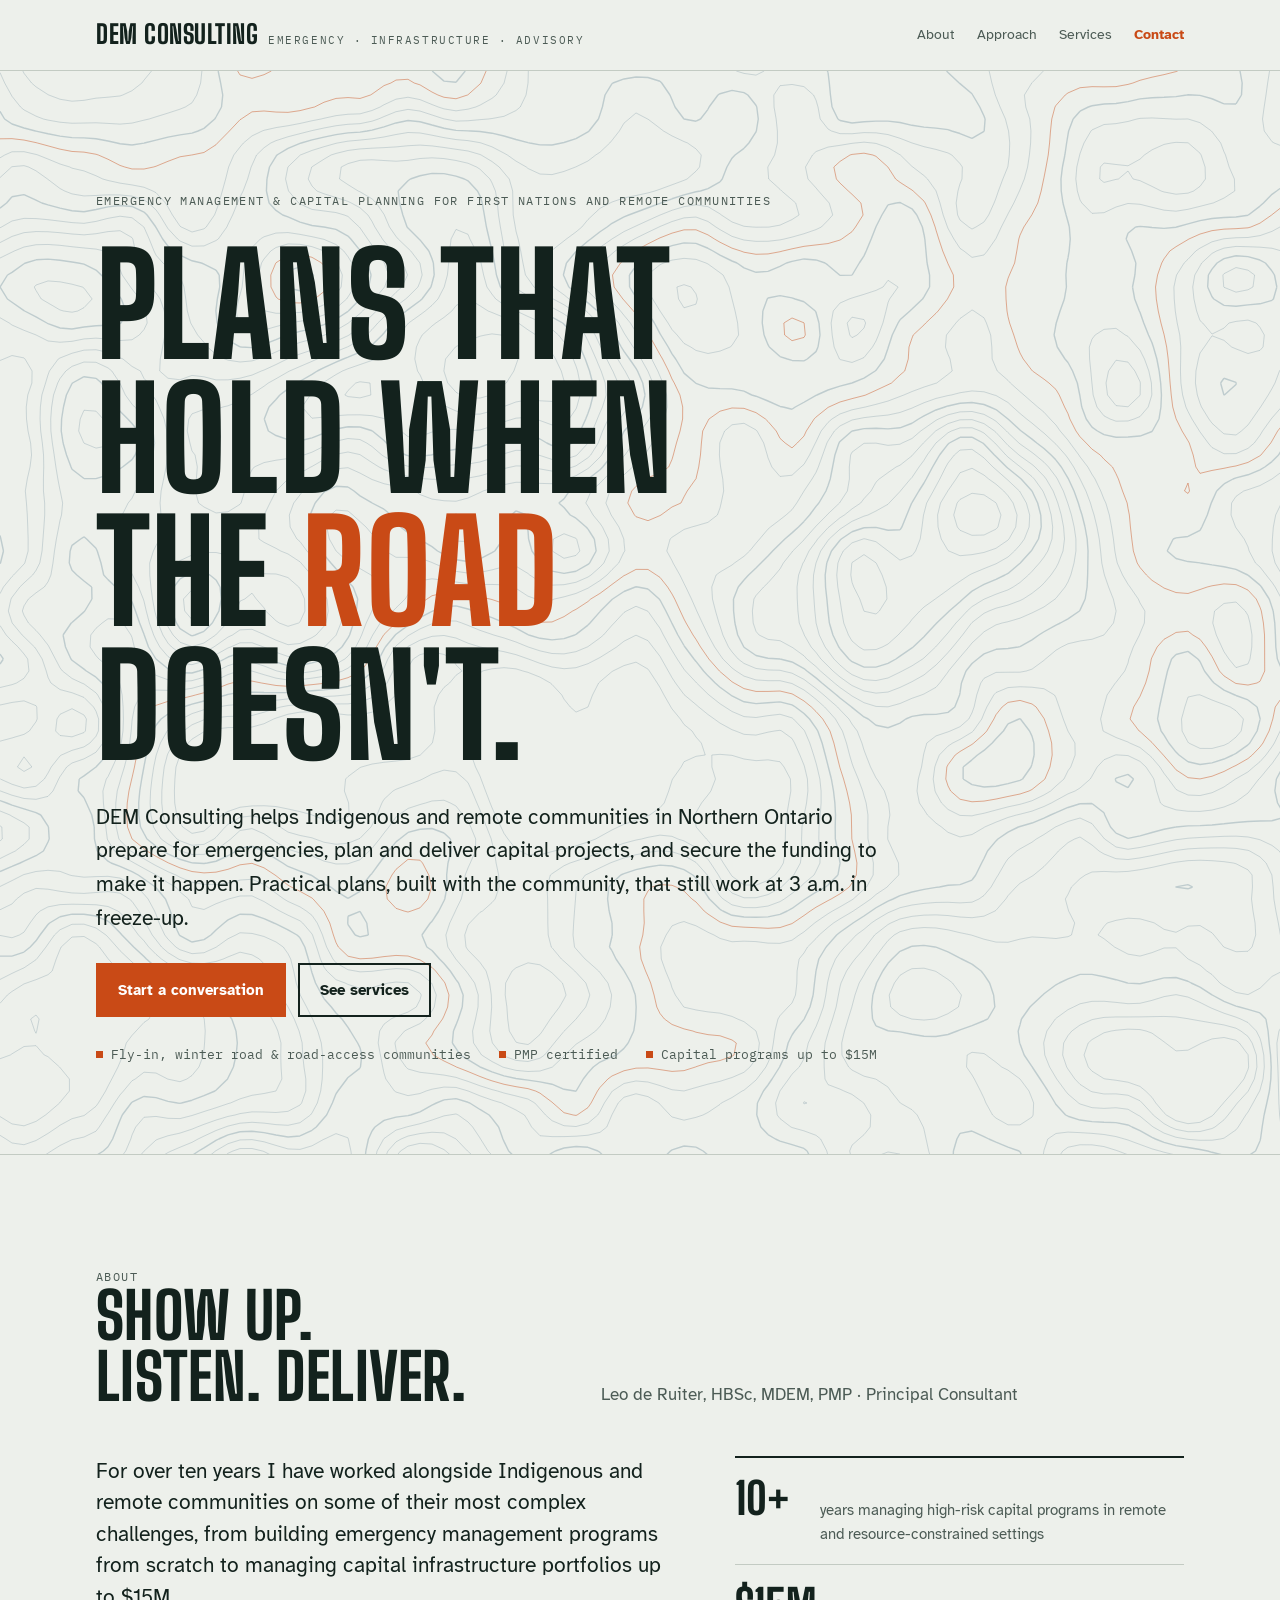
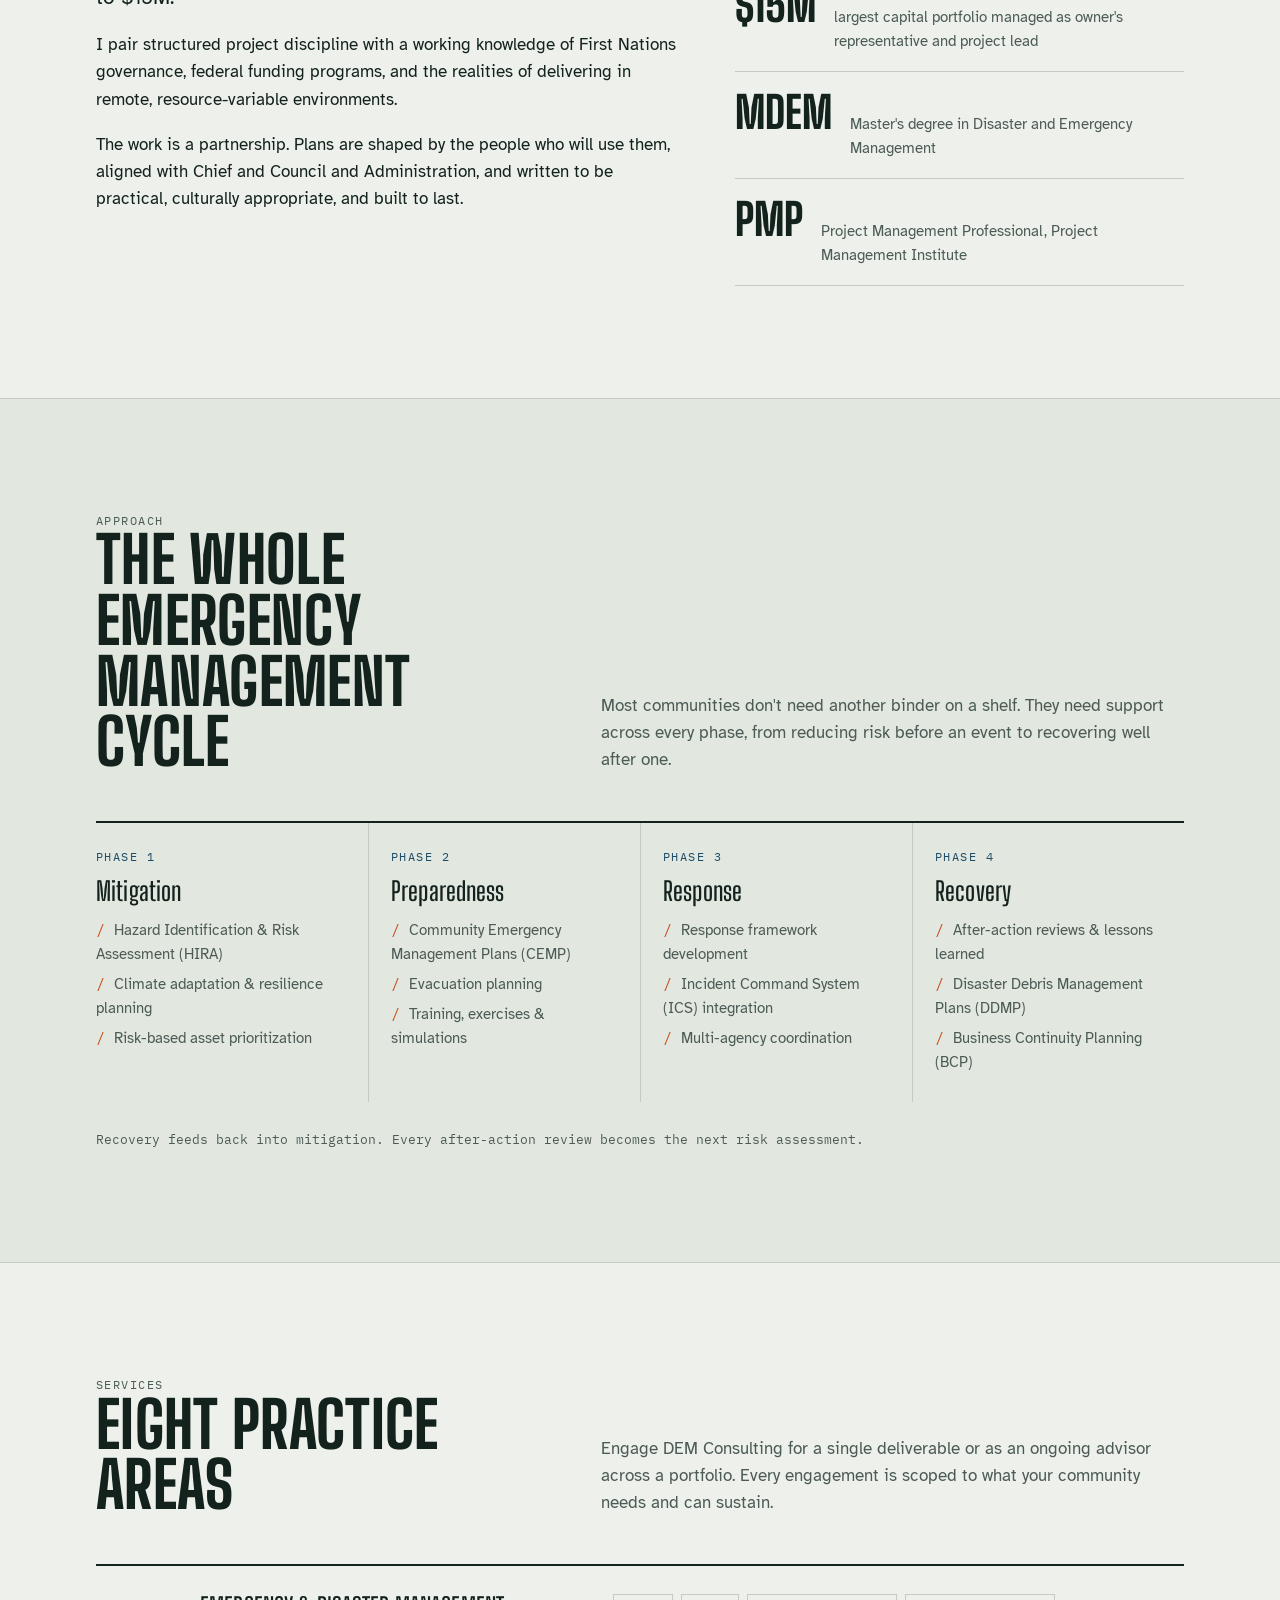
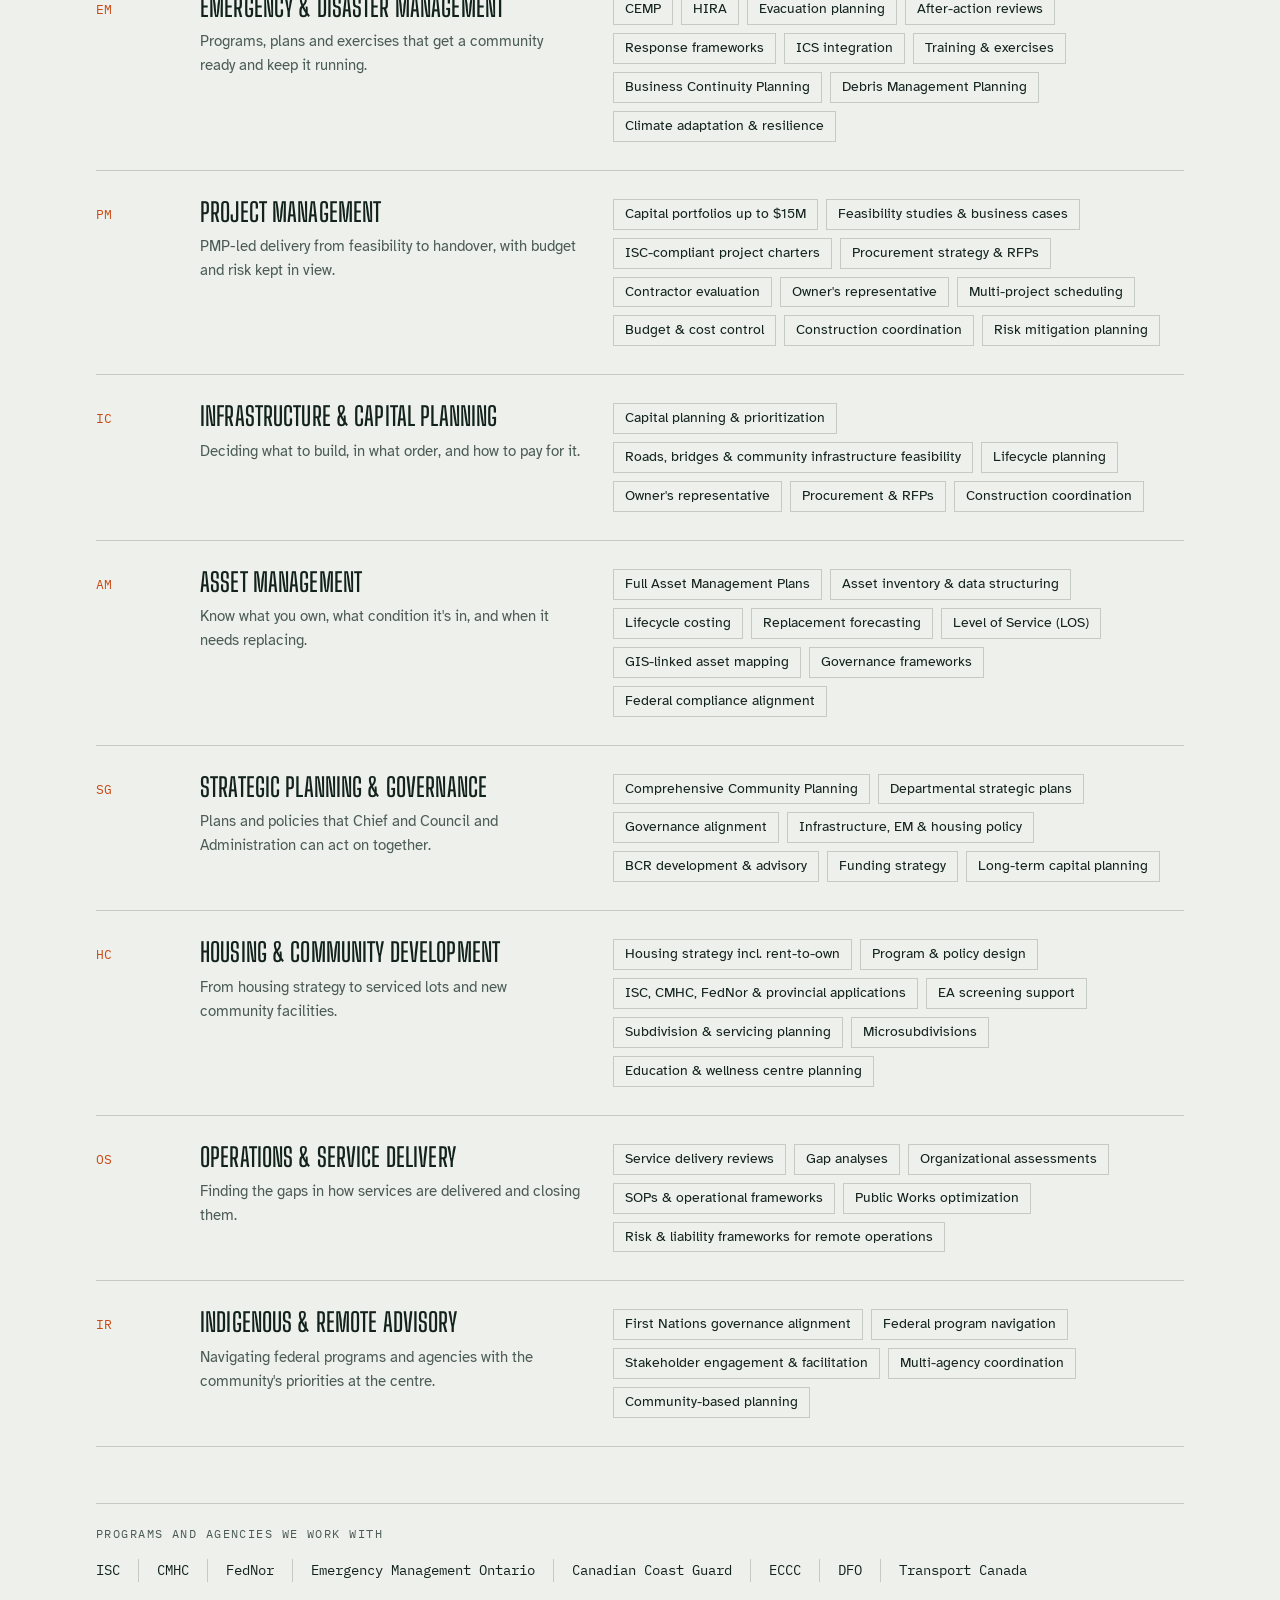
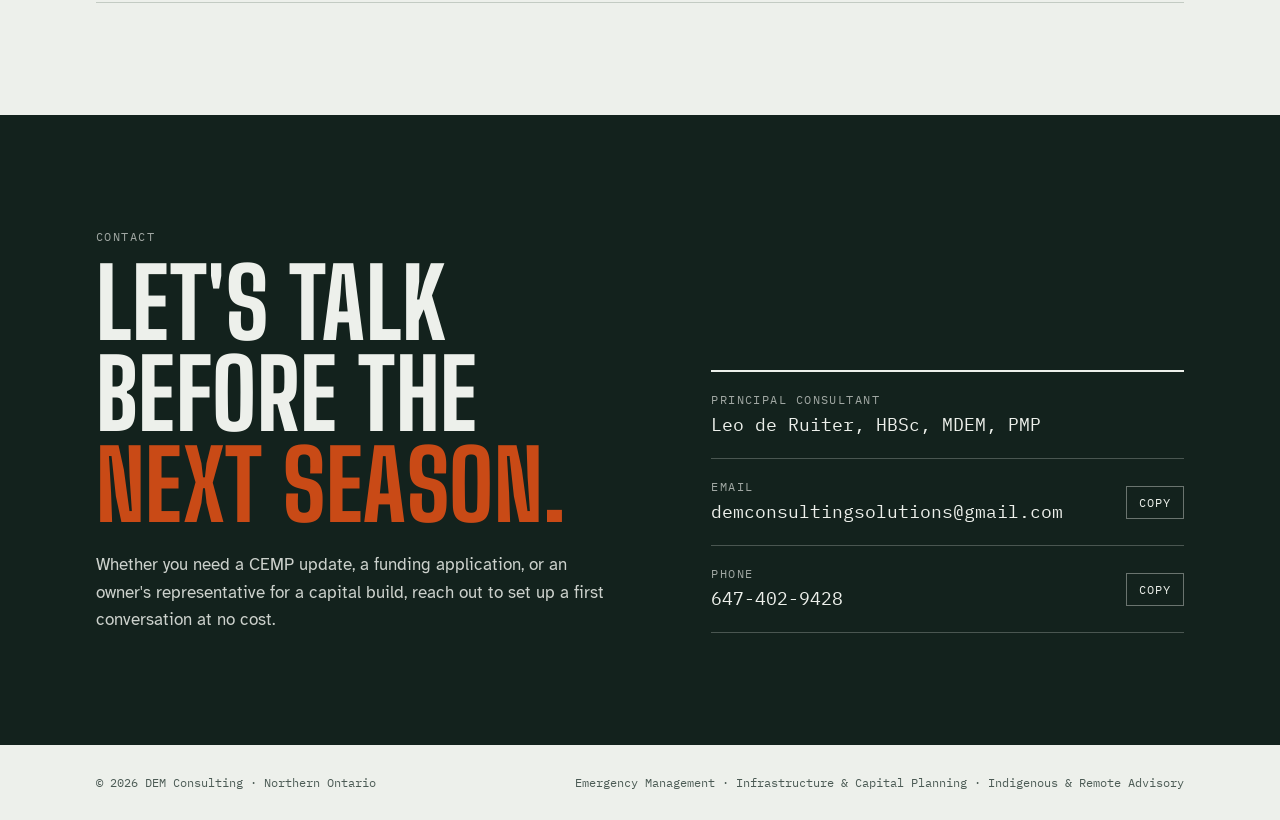
==== index.html @ b2b55017 "Add initial index.html file with layout and styles" ====
<!doctype html>
<html lang="en">
<head>
<meta charset="utf-8">
<meta name="viewport" content="width=device-width, initial-scale=1, viewport-fit=cover">
<meta name="description" content="DEM Consulting: emergency management, infrastructure and capital planning, and advisory services for First Nations and remote communities in Northern Ontario.">
<title>DEM Consulting</title>
<link rel="preconnect" href="https://fonts.googleapis.com">
<link rel="preconnect" href="https://fonts.gstatic.com" crossorigin>
<link rel="stylesheet" href="https://fonts.googleapis.com/css2?family=Big+Shoulders+Display:wght@600;800&family=Atkinson+Hyperlegible:ital,wght@0,400;0,700;1,400&family=IBM+Plex+Mono:wght@400;500&display=swap">
<style>
/* Layout: boreal field guide. Topographic contour hero, ledger-style practice index, phase strip for the EM cycle, plain contact block. */
:root{
  --bg:#EDF0EB;
  --surface:#E2E7E0;
  --ink:#13221D;
  --muted:#4C5B55;
  --line:#C3CBC3;
  --accent:#C94A16;
  --lake:#1E4D69;
  --contour:rgba(30,77,105,.22);
  --display:"Big Shoulders Display","Arial Narrow",Impact,sans-serif;
  --body:"Atkinson Hyperlegible",system-ui,-apple-system,"Segoe UI",sans-serif;
  --mono:"IBM Plex Mono",ui-monospace,Menlo,Consolas,monospace;
  --wrap:1120px;
}
@media (prefers-color-scheme: dark){
  :root:not([data-theme="light"]){
    --bg:#0E1713;--surface:#15201B;--ink:#E5ECE6;--muted:#9AA9A2;--line:#27352F;
    --accent:#F07A40;--lake:#86B7D4;--contour:rgba(134,183,212,.16);color-scheme:dark;
  }
}
:root[data-theme="dark"]{
  --bg:#0E1713;--surface:#15201B;--ink:#E5ECE6;--muted:#9AA9A2;--line:#27352F;
  --accent:#F07A40;--lake:#86B7D4;--contour:rgba(134,183,212,.16);color-scheme:dark;
}
*{box-sizing:border-box}
html{scroll-behavior:smooth}
@media (prefers-reduced-motion: reduce){html{scroll-behavior:auto}}
body{background:var(--bg);color:var(--ink);font-family:var(--body);font-size:17px;line-height:1.6}
body::before{content:"";position:fixed;inset:0 0 auto;height:env(safe-area-inset-top,0px);z-index:10;background:var(--bg)}
a{color:inherit}
:focus-visible{outline:2px solid var(--accent);outline-offset:3px;border-radius:2px}
.wrap{max-width:var(--wrap);margin:0 auto;padding-left:max(16px,env(safe-area-inset-left,0px));padding-right:max(16px,env(safe-area-inset-right,0px))}
.eyebrow{font-family:var(--mono);font-size:12px;letter-spacing:.12em;text-transform:uppercase;color:var(--muted)}
h1,h2,h3{font-family:var(--display);font-weight:800;line-height:.95;text-wrap:balance;margin:0;letter-spacing:.005em}
h2{font-size:clamp(40px,6vw,64px);text-transform:uppercase}
h3{font-size:26px;font-weight:600;line-height:1.05}
p{margin:0}

/* header */
.top{position:sticky;top:env(safe-area-inset-top,0px);z-index:9;background:var(--bg);border-bottom:1px solid var(--line)}
.top .wrap{display:flex;align-items:center;justify-content:space-between;gap:16px;padding-block:14px}
.brand{display:flex;align-items:baseline;gap:10px;text-decoration:none}
.brand b{font-family:var(--display);font-weight:800;font-size:26px;letter-spacing:.02em}
.brand span{font-family:var(--mono);font-size:11px;letter-spacing:.14em;text-transform:uppercase;color:var(--muted)}
.nav{display:flex;gap:22px;flex-wrap:wrap}
.nav a{font-size:14px;text-decoration:none;color:var(--muted)}
.nav a:hover{color:var(--ink)}
.nav a.cta{color:var(--accent);font-weight:700}
@media (max-width:720px){.nav a:not(.cta){display:none}.brand span{display:none}}

/* hero */
.hero{position:relative;overflow:hidden;border-bottom:1px solid var(--line)}
#topo{position:absolute;inset:0;width:100%;height:100%;display:block}
.hero .wrap{position:relative;padding-block:clamp(56px,10vw,120px) clamp(48px,7vw,88px);display:grid;gap:28px}
.hero h1{font-size:clamp(56px,11vw,144px);text-transform:uppercase;max-width:11ch}
.hero h1 em{font-style:normal;color:var(--accent)}
.lede{font-size:clamp(18px,2.1vw,21px);max-width:58ch;color:var(--ink)}
.hero-meta{display:flex;flex-wrap:wrap;gap:10px 28px;font-family:var(--mono);font-size:13px;color:var(--muted)}
.hero-meta span::before{content:"";display:inline-block;width:7px;height:7px;background:var(--accent);margin-right:8px;transform:translateY(-1px)}
.actions{display:flex;flex-wrap:wrap;gap:12px}
.btn{display:inline-flex;align-items:center;gap:8px;padding:13px 20px;font-weight:700;font-size:15px;text-decoration:none;border:2px solid var(--ink);background:transparent;color:var(--ink);cursor:pointer;font-family:var(--body)}
.btn.primary{background:var(--accent);border-color:var(--accent);color:#fff}
.btn:hover{transform:translateY(-1px)}

/* sections */
section{padding-block:clamp(64px,9vw,112px)}
.sec-head{display:grid;grid-template-columns:minmax(0,1fr) minmax(0,1.3fr);gap:24px 56px;align-items:end;margin-bottom:48px}
.sec-head p{color:var(--muted);max-width:56ch}
@media (max-width:820px){.sec-head{grid-template-columns:1fr}}

/* about */
.about{display:grid;grid-template-columns:minmax(0,1.3fr) minmax(0,1fr);gap:56px;align-items:start}
.about .prose{display:grid;gap:18px;max-width:62ch}
.about .prose p:first-child{font-size:21px;line-height:1.5}
.facts{display:grid;gap:0;border-top:2px solid var(--ink)}
.fact{display:grid;grid-template-columns:auto minmax(0,1fr);gap:18px;align-items:baseline;padding-block:18px;border-bottom:1px solid var(--line)}
.fact b{font-family:var(--display);font-weight:800;font-size:44px;line-height:1;font-variant-numeric:tabular-nums;min-width:3.2ch}
.fact span{color:var(--muted);font-size:15px}
@media (max-width:820px){.about{grid-template-columns:1fr}}

/* EM cycle */
.cycle-band{background:var(--surface);border-block:1px solid var(--line)}
.cycle{display:grid;grid-template-columns:repeat(4,minmax(0,1fr));border-top:2px solid var(--ink)}
.phase{padding:24px 22px 28px 0;display:grid;gap:12px;align-content:start;position:relative}
.phase+.phase{padding-left:22px;border-left:1px solid var(--line)}
.phase .eyebrow{color:var(--lake)}
.phase ul{margin:0;padding:0;list-style:none;display:grid;gap:6px;font-size:15px;color:var(--muted)}
.phase li::before{content:"/ ";color:var(--accent);font-family:var(--mono)}
.cycle-note{margin-top:28px;font-family:var(--mono);font-size:13px;color:var(--muted)}
@media (max-width:900px){.cycle{grid-template-columns:repeat(2,minmax(0,1fr))}.phase:nth-child(3){padding-left:0;border-left:0}.phase:nth-child(n+3){border-top:1px solid var(--line)}}
@media (max-width:520px){.cycle{grid-template-columns:1fr}.phase,.phase+.phase{padding-left:0;border-left:0}.phase+.phase{border-top:1px solid var(--line)}}

/* practice index */
.index{border-top:2px solid var(--ink)}
.row{display:grid;grid-template-columns:72px minmax(0,1fr) minmax(0,1.5fr);gap:20px 32px;padding-block:28px;border-bottom:1px solid var(--line)}
.row .code{font-family:var(--mono);font-size:13px;color:var(--accent);padding-top:6px}
.row h3{text-transform:uppercase}
.row .blurb{color:var(--muted);font-size:15px;margin-top:8px;max-width:40ch}
.tags{display:flex;flex-wrap:wrap;gap:8px;align-content:start;margin:0;padding:0;list-style:none}
.tags li{font-size:14px;padding:5px 11px;border:1px solid var(--line);background:var(--bg);line-height:1.35}
@media (max-width:820px){.row{grid-template-columns:48px minmax(0,1fr)}.row .tags{grid-column:2}}

/* agencies */
.agencies{display:flex;flex-wrap:wrap;gap:10px 0;border-block:1px solid var(--line);padding-block:20px;margin-top:56px;font-family:var(--mono);font-size:14px}
.agencies .label{width:100%;margin-bottom:6px}
.agencies span.a{padding-right:18px;margin-right:18px;border-right:1px solid var(--line)}
.agencies span.a:last-child{border-right:0}

/* contact */
.contact{background:var(--ink);color:var(--bg)}
.contact .eyebrow{color:color-mix(in srgb,var(--bg) 65%,transparent)}
.contact-grid{display:grid;grid-template-columns:minmax(0,1.2fr) minmax(0,1fr);gap:48px;align-items:end}
.contact h2{font-size:clamp(48px,8vw,96px)}
.contact h2 em{font-style:normal;color:var(--accent)}
.contact p.sub{margin-top:20px;max-width:48ch;opacity:.85}
.lines{display:grid;gap:0;border-top:2px solid var(--bg)}
.line{display:flex;flex-wrap:wrap;align-items:center;justify-content:space-between;gap:10px 16px;padding-block:18px;border-bottom:1px solid color-mix(in srgb,var(--bg) 25%,transparent)}
.line .val{font-family:var(--mono);font-size:clamp(15px,2vw,18px);user-select:all;word-break:break-all}
.line .who{display:grid;gap:2px}
.copy{font-family:var(--mono);font-size:12px;letter-spacing:.08em;text-transform:uppercase;padding:8px 12px;background:transparent;color:var(--bg);border:1px solid color-mix(in srgb,var(--bg) 40%,transparent);cursor:pointer}
.copy:hover{border-color:var(--accent);color:var(--accent)}
@media (max-width:820px){.contact-grid{grid-template-columns:1fr}}

footer{padding-block:28px;font-family:var(--mono);font-size:12px;color:var(--muted)}
footer .wrap{display:flex;flex-wrap:wrap;justify-content:space-between;gap:12px}
</style>
<style>body{margin:0}img{max-width:100%}</style>
</head>
<body>

<header class="top">
  <div class="wrap">
    <a class="brand" href="#home"><b>DEM CONSULTING</b><span>Emergency · Infrastructure · Advisory</span></a>
    <nav class="nav" aria-label="Main">
      <a href="#about">About</a>
      <a href="#approach">Approach</a>
      <a href="#services">Services</a>
      <a class="cta" href="#contact">Contact</a>
    </nav>
  </div>
</header>

<main id="home">
  <section class="hero" aria-labelledby="hero-title" style="padding:0">
    <canvas id="topo" aria-hidden="true"></canvas>
    <div class="wrap">
      <p class="eyebrow">Emergency management &amp; capital planning for First Nations and remote communities</p>
      <h1 id="hero-title">Plans that hold when the <em>road</em> doesn't.</h1>
      <p class="lede">DEM Consulting helps Indigenous and remote communities in Northern Ontario prepare for emergencies, plan and deliver capital projects, and secure the funding to make it happen. Practical plans, built with the community, that still work at 3 a.m. in freeze-up.</p>
      <div class="actions">
        <a class="btn primary" href="#contact">Start a conversation</a>
        <a class="btn" href="#services">See services</a>
      </div>
      <div class="hero-meta">
        <span>Fly-in, winter road &amp; road-access communities</span>
        <span>PMP certified</span>
        <span>Capital programs up to $15M</span>
      </div>
    </div>
  </section>

  <section id="about" aria-labelledby="about-title">
    <div class="wrap">
      <div class="sec-head">
        <div><p class="eyebrow">About</p><h2 id="about-title">Show up. Listen. Deliver.</h2></div>
        <p>Leo de Ruiter, HBSc, MDEM, PMP · Principal Consultant</p>
      </div>
      <div class="about">
        <div class="prose">
          <p>For over ten years I have worked alongside Indigenous and remote communities on some of their most complex challenges, from building emergency management programs from scratch to managing capital infrastructure portfolios up to $15M.</p>
          <p>I pair structured project discipline with a working knowledge of First Nations governance, federal funding programs, and the realities of delivering in remote, resource-variable environments.</p>
          <p>The work is a partnership. Plans are shaped by the people who will use them, aligned with Chief and Council and Administration, and written to be practical, culturally appropriate, and built to last.</p>
        </div>
        <div class="facts" role="list">
          <div class="fact" role="listitem"><b>10+</b><span>years managing high-risk capital programs in remote and resource-constrained settings</span></div>
          <div class="fact" role="listitem"><b>$15M</b><span>largest capital portfolio managed as owner's representative and project lead</span></div>
          <div class="fact" role="listitem"><b>MDEM</b><span>Master's degree in Disaster and Emergency Management</span></div>
          <div class="fact" role="listitem"><b>PMP</b><span>Project Management Professional, Project Management Institute</span></div>
        </div>
      </div>
    </div>
  </section>

  <section id="approach" class="cycle-band" aria-labelledby="approach-title">
    <div class="wrap">
      <div class="sec-head">
        <div><p class="eyebrow">Approach</p><h2 id="approach-title">The whole emergency management cycle</h2></div>
        <p>Most communities don't need another binder on a shelf. They need support across every phase, from reducing risk before an event to recovering well after one.</p>
      </div>
      <div class="cycle">
        <div class="phase">
          <p class="eyebrow">Phase 1</p><h3>Mitigation</h3>
          <ul><li>Hazard Identification &amp; Risk Assessment (HIRA)</li><li>Climate adaptation &amp; resilience planning</li><li>Risk-based asset prioritization</li></ul>
        </div>
        <div class="phase">
          <p class="eyebrow">Phase 2</p><h3>Preparedness</h3>
          <ul><li>Community Emergency Management Plans (CEMP)</li><li>Evacuation planning</li><li>Training, exercises &amp; simulations</li></ul>
        </div>
        <div class="phase">
          <p class="eyebrow">Phase 3</p><h3>Response</h3>
          <ul><li>Response framework development</li><li>Incident Command System (ICS) integration</li><li>Multi-agency coordination</li></ul>
        </div>
        <div class="phase">
          <p class="eyebrow">Phase 4</p><h3>Recovery</h3>
          <ul><li>After-action reviews &amp; lessons learned</li><li>Disaster Debris Management Plans (DDMP)</li><li>Business Continuity Planning (BCP)</li></ul>
        </div>
      </div>
      <p class="cycle-note">Recovery feeds back into mitigation. Every after-action review becomes the next risk assessment.</p>
    </div>
  </section>

  <section id="services" aria-labelledby="services-title">
    <div class="wrap">
      <div class="sec-head">
        <div><p class="eyebrow">Services</p><h2 id="services-title">Eight practice areas</h2></div>
        <p>Engage DEM Consulting for a single deliverable or as an ongoing advisor across a portfolio. Every engagement is scoped to what your community needs and can sustain.</p>
      </div>

      <div class="index">
        <article class="row">
          <p class="code">EM</p>
          <div><h3>Emergency &amp; Disaster Management</h3><p class="blurb">Programs, plans and exercises that get a community ready and keep it running.</p></div>
          <ul class="tags"><li>CEMP</li><li>HIRA</li><li>Evacuation planning</li><li>After-action reviews</li><li>Response frameworks</li><li>ICS integration</li><li>Training &amp; exercises</li><li>Business Continuity Planning</li><li>Debris Management Planning</li><li>Climate adaptation &amp; resilience</li></ul>
        </article>
        <article class="row">
          <p class="code">PM</p>
          <div><h3>Project Management</h3><p class="blurb">PMP-led delivery from feasibility to handover, with budget and risk kept in view.</p></div>
          <ul class="tags"><li>Capital portfolios up to $15M</li><li>Feasibility studies &amp; business cases</li><li>ISC-compliant project charters</li><li>Procurement strategy &amp; RFPs</li><li>Contractor evaluation</li><li>Owner's representative</li><li>Multi-project scheduling</li><li>Budget &amp; cost control</li><li>Construction coordination</li><li>Risk mitigation planning</li></ul>
        </article>
        <article class="row">
          <p class="code">IC</p>
          <div><h3>Infrastructure &amp; Capital Planning</h3><p class="blurb">Deciding what to build, in what order, and how to pay for it.</p></div>
          <ul class="tags"><li>Capital planning &amp; prioritization</li><li>Roads, bridges &amp; community infrastructure feasibility</li><li>Lifecycle planning</li><li>Owner's representative</li><li>Procurement &amp; RFPs</li><li>Construction coordination</li></ul>
        </article>
        <article class="row">
          <p class="code">AM</p>
          <div><h3>Asset Management</h3><p class="blurb">Know what you own, what condition it's in, and when it needs replacing.</p></div>
          <ul class="tags"><li>Full Asset Management Plans</li><li>Asset inventory &amp; data structuring</li><li>Lifecycle costing</li><li>Replacement forecasting</li><li>Level of Service (LOS)</li><li>GIS-linked asset mapping</li><li>Governance frameworks</li><li>Federal compliance alignment</li></ul>
        </article>
        <article class="row">
          <p class="code">SG</p>
          <div><h3>Strategic Planning &amp; Governance</h3><p class="blurb">Plans and policies that Chief and Council and Administration can act on together.</p></div>
          <ul class="tags"><li>Comprehensive Community Planning</li><li>Departmental strategic plans</li><li>Governance alignment</li><li>Infrastructure, EM &amp; housing policy</li><li>BCR development &amp; advisory</li><li>Funding strategy</li><li>Long-term capital planning</li></ul>
        </article>
        <article class="row">
          <p class="code">HC</p>
          <div><h3>Housing &amp; Community Development</h3><p class="blurb">From housing strategy to serviced lots and new community facilities.</p></div>
          <ul class="tags"><li>Housing strategy incl. rent-to-own</li><li>Program &amp; policy design</li><li>ISC, CMHC, FedNor &amp; provincial applications</li><li>EA screening support</li><li>Subdivision &amp; servicing planning</li><li>Microsubdivisions</li><li>Education &amp; wellness centre planning</li></ul>
        </article>
        <article class="row">
          <p class="code">OS</p>
          <div><h3>Operations &amp; Service Delivery</h3><p class="blurb">Finding the gaps in how services are delivered and closing them.</p></div>
          <ul class="tags"><li>Service delivery reviews</li><li>Gap analyses</li><li>Organizational assessments</li><li>SOPs &amp; operational frameworks</li><li>Public Works optimization</li><li>Risk &amp; liability frameworks for remote operations</li></ul>
        </article>
        <article class="row">
          <p class="code">IR</p>
          <div><h3>Indigenous &amp; Remote Advisory</h3><p class="blurb">Navigating federal programs and agencies with the community's priorities at the centre.</p></div>
          <ul class="tags"><li>First Nations governance alignment</li><li>Federal program navigation</li><li>Stakeholder engagement &amp; facilitation</li><li>Multi-agency coordination</li><li>Community-based planning</li></ul>
        </article>
      </div>

      <div class="agencies">
        <p class="eyebrow label">Programs and agencies we work with</p>
        <span class="a">ISC</span><span class="a">CMHC</span><span class="a">FedNor</span><span class="a">Emergency Management Ontario</span><span class="a">Canadian Coast Guard</span><span class="a">ECCC</span><span class="a">DFO</span><span class="a">Transport Canada</span>
      </div>
    </div>
  </section>

  <section id="contact" class="contact" aria-labelledby="contact-title">
    <div class="wrap">
      <div class="contact-grid">
        <div>
          <p class="eyebrow">Contact</p>
          <h2 id="contact-title" style="margin-top:12px">Let's talk before the <em>next season.</em></h2>
          <p class="sub">Whether you need a CEMP update, a funding application, or an owner's representative for a capital build, reach out to set up a first conversation at no cost.</p>
        </div>
        <div class="lines">
          <div class="line">
            <div class="who"><span class="eyebrow">Principal Consultant</span><span class="val" style="user-select:text;word-break:normal">Leo de Ruiter, HBSc, MDEM, PMP</span></div>
          </div>
          <div class="line">
            <div class="who"><span class="eyebrow">Email</span><span class="val" id="email">demconsultingsolutions@gmail.com</span></div>
            <button class="copy" type="button" id="copy-email" data-target="email">Copy</button>
          </div>
          <div class="line">
            <div class="who"><span class="eyebrow">Phone</span><span class="val" id="phone">647-402-9428</span></div>
            <button class="copy" type="button" id="copy-phone" data-target="phone">Copy</button>
          </div>
        </div>
      </div>
    </div>
  </section>
</main>

<footer>
  <div class="wrap">
    <span>© 2026 DEM Consulting · Northern Ontario</span>
    <span>Emergency Management · Infrastructure &amp; Capital Planning · Indigenous &amp; Remote Advisory</span>
  </div>
</footer>

<script>
(function(){
  // Copy buttons
  document.querySelectorAll('.copy').forEach(function(btn){
    btn.addEventListener('click', function(){
      var el = document.getElementById(btn.dataset.target);
      var text = el.textContent.trim();
      var done = function(){ btn.textContent = 'Copied'; setTimeout(function(){ btn.textContent = 'Copy'; }, 1600); };
      var fallback = function(){
        var r = document.createRange(); r.selectNodeContents(el);
        var s = window.getSelection(); s.removeAllRanges(); s.addRange(r);
        btn.textContent = 'Selected';
        setTimeout(function(){ btn.textContent = 'Copy'; }, 1600);
      };
      try {
        if (navigator.clipboard && navigator.clipboard.writeText) navigator.clipboard.writeText(text).then(done, fallback);
        else fallback();
      } catch(e){ fallback(); }
    });
  });

  // Topographic contours (value noise + marching squares)
  var cv = document.getElementById('topo'); if(!cv) return;
  var ctx = cv.getContext('2d');
  var seed = 7;
  function rnd(){ seed = (seed * 16807) % 2147483647; return (seed - 1) / 2147483646; }
  var G = 64, grid = [];
  for (var i=0;i<G*G;i++) grid.push(rnd());
  function sm(t){ return t*t*(3-2*t); }
  function vn(x,y){
    var xi=Math.floor(x), yi=Math.floor(y), xf=x-xi, yf=y-yi;
    function g(a,b){ return grid[((a%G+G)%G)+((b%G+G)%G)*G]; }
    var u=sm(xf), v=sm(yf);
    var a=g(xi,yi)+(g(xi+1,yi)-g(xi,yi))*u;
    var b=g(xi,yi+1)+(g(xi+1,yi+1)-g(xi,yi+1))*u;
    return a+(b-a)*v;
  }
  function field(x,y){ return vn(x,y)*0.6 + vn(x*2.1+5,y*2.1+9)*0.28 + vn(x*4.3+11,y*4.3+3)*0.12; }

  function draw(){
    var w = cv.clientWidth, h = cv.clientHeight; if(!w||!h) return;
    var dpr = Math.min(window.devicePixelRatio||1, 2);
    cv.width = w*dpr; cv.height = h*dpr; ctx.setTransform(dpr,0,0,dpr,0,0);
    ctx.clearRect(0,0,w,h);
    var cs = getComputedStyle(document.documentElement);
    var line = cs.getPropertyValue('--contour').trim() || 'rgba(30,77,105,.2)';
    var acc = cs.getPropertyValue('--accent').trim() || '#C94A16';
    var step = 12, cols = Math.ceil(w/step)+1, rows = Math.ceil(h/step)+1, sc = 0.0042;
    var vals = new Float32Array(cols*rows);
    for (var y=0;y<rows;y++) for (var x=0;x<cols;x++) vals[x+y*cols] = field(x*step*sc+2, y*step*sc+1);
    var levels = 16;
    for (var L=1; L<levels; L++){
      var t = 0.18 + L*(0.62/levels);
      ctx.beginPath();
      ctx.strokeStyle = (L===11) ? acc : line;
      ctx.lineWidth = (L%4===0) ? 1.4 : 0.8;
      ctx.globalAlpha = (L===11) ? 0.55 : 1;
      for (var y2=0;y2<rows-1;y2++) for (var x2=0;x2<cols-1;x2++){
        var a=vals[x2+y2*cols], b=vals[x2+1+y2*cols], c=vals[x2+1+(y2+1)*cols], d=vals[x2+(y2+1)*cols];
        var idx=(a>t?8:0)|(b>t?4:0)|(c>t?2:0)|(d>t?1:0);
        if(idx===0||idx===15) continue;
        var X=x2*step, Y=y2*step;
        function lp(p,q){ return (t-p)/((q-p)||1e-6); }
        var top=[X+step*lp(a,b),Y], right=[X+step,Y+step*lp(b,c)], bot=[X+step*lp(d,c),Y+step], left=[X,Y+step*lp(a,d)];
        var segs={1:[[left,bot]],2:[[bot,right]],3:[[left,right]],4:[[top,right]],5:[[left,top],[bot,right]],6:[[top,bot]],7:[[left,top]],8:[[left,top]],9:[[top,bot]],10:[[left,bot],[top,right]],11:[[top,right]],12:[[left,right]],13:[[bot,right]],14:[[left,bot]]}[idx];
        for (var s=0;s<segs.length;s++){ ctx.moveTo(segs[s][0][0],segs[s][0][1]); ctx.lineTo(segs[s][1][0],segs[s][1][1]); }
      }
      ctx.stroke();
    }
    ctx.globalAlpha = 1;
  }
  var rt; window.addEventListener('resize', function(){ clearTimeout(rt); rt=setTimeout(draw,120); });
  try { window.matchMedia('(prefers-color-scheme: dark)').addEventListener('change', draw); } catch(e){}
  new MutationObserver(draw).observe(document.documentElement,{attributes:true,attributeFilter:['data-theme']});
  draw();
  if (document.fonts && document.fonts.ready) document.fonts.ready.then(draw);
})();
</script>

</body>
</html>
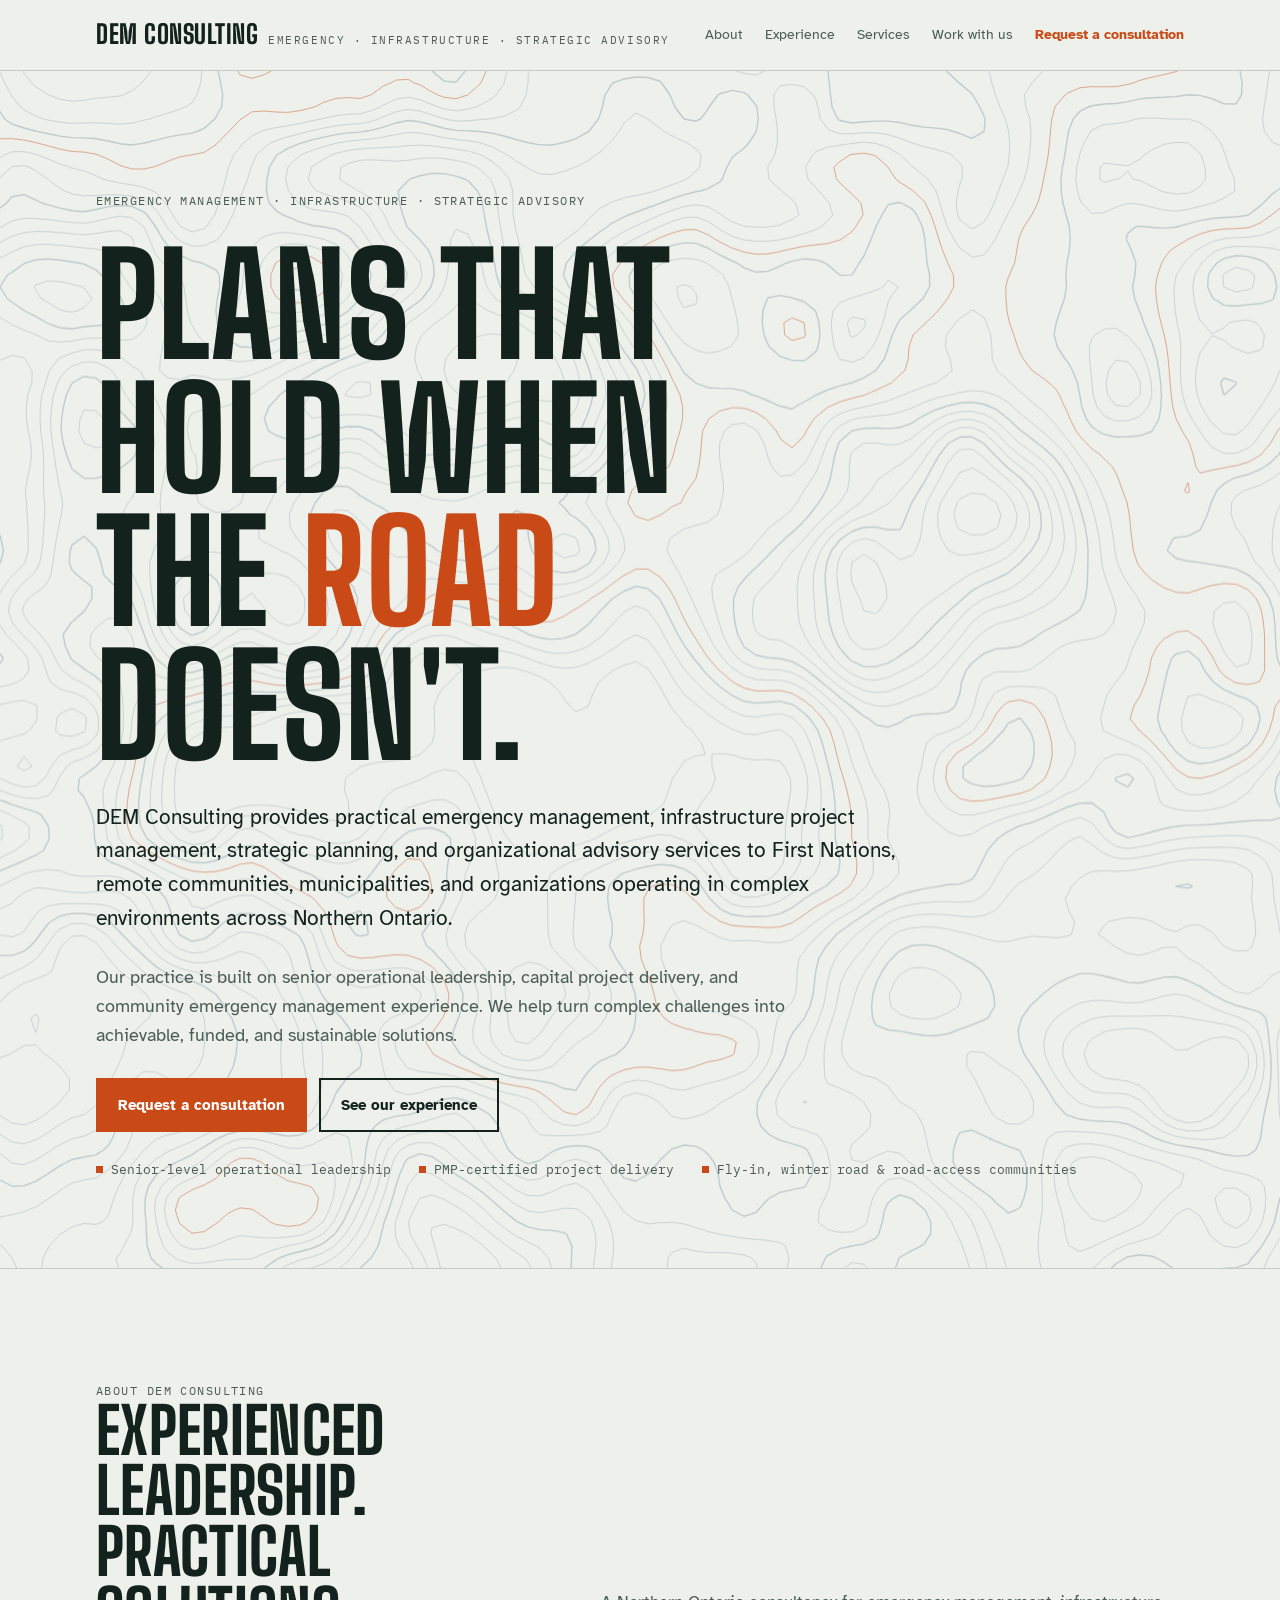
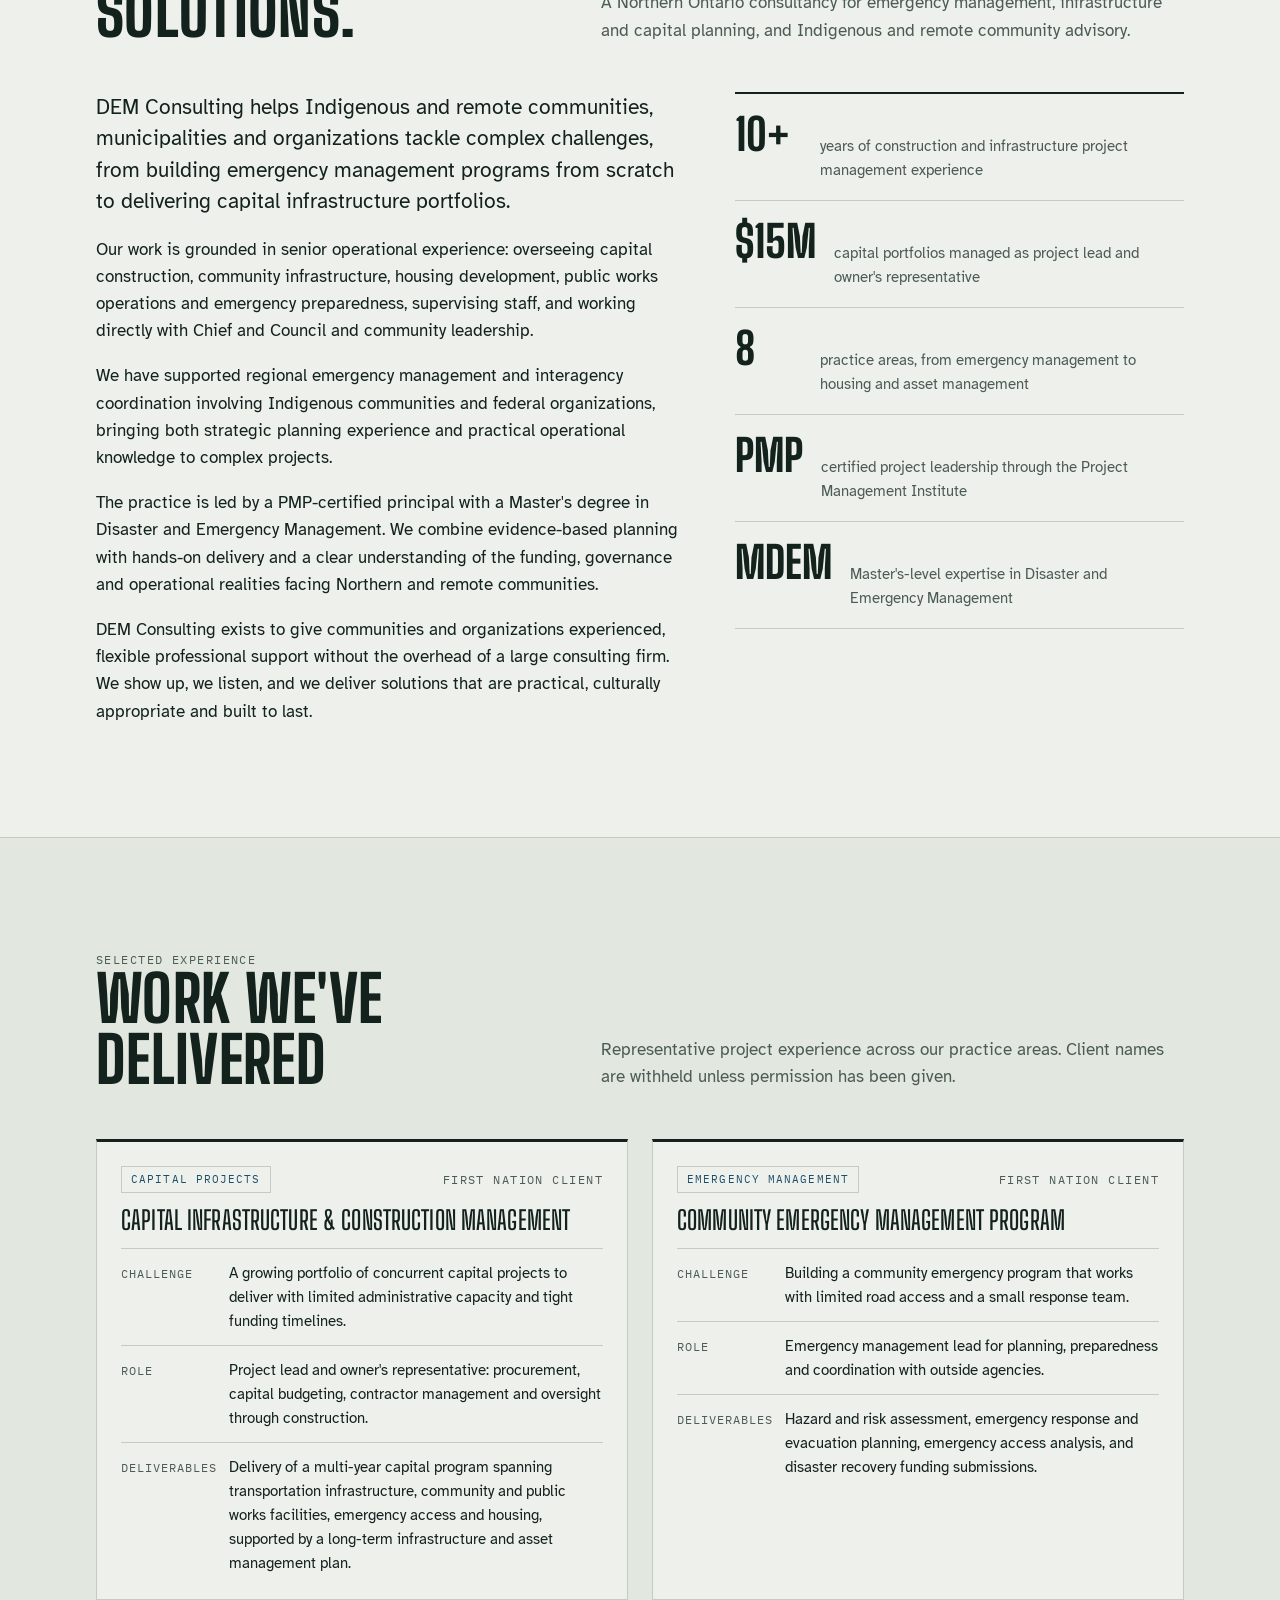
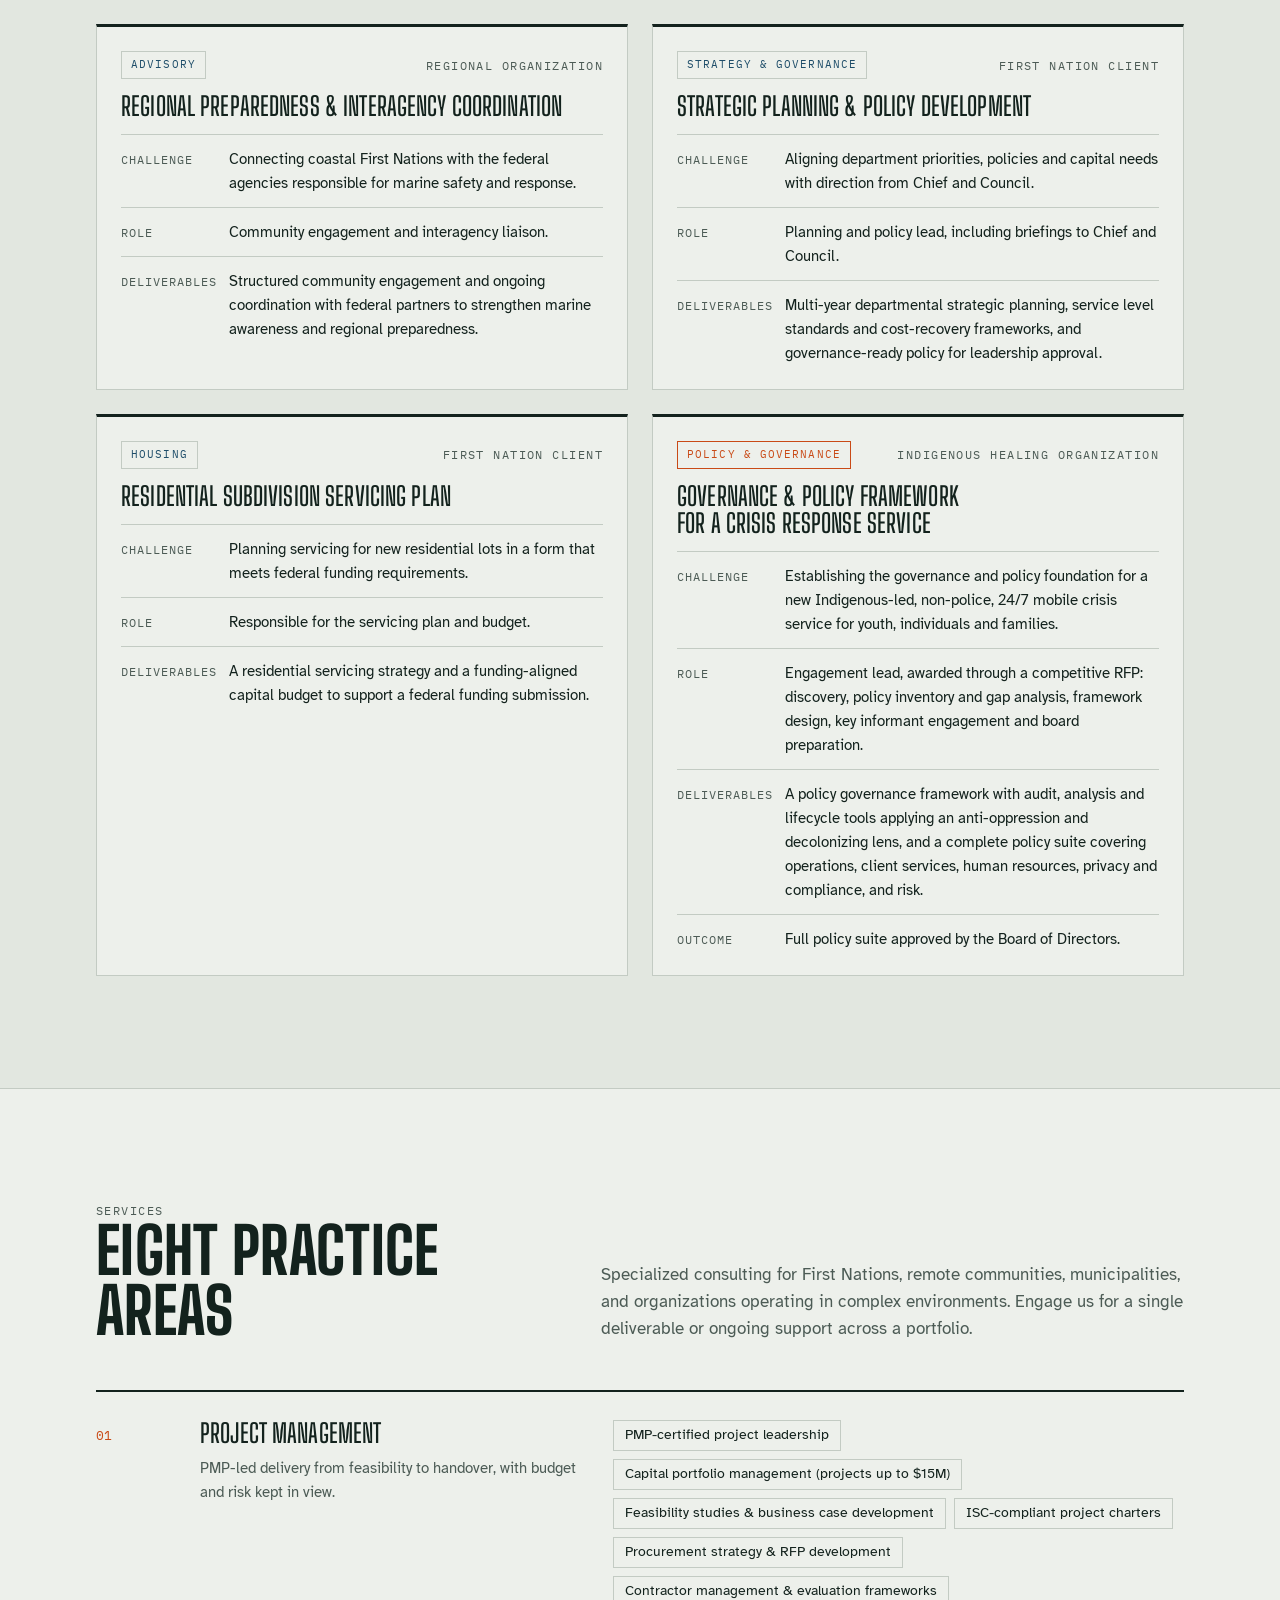
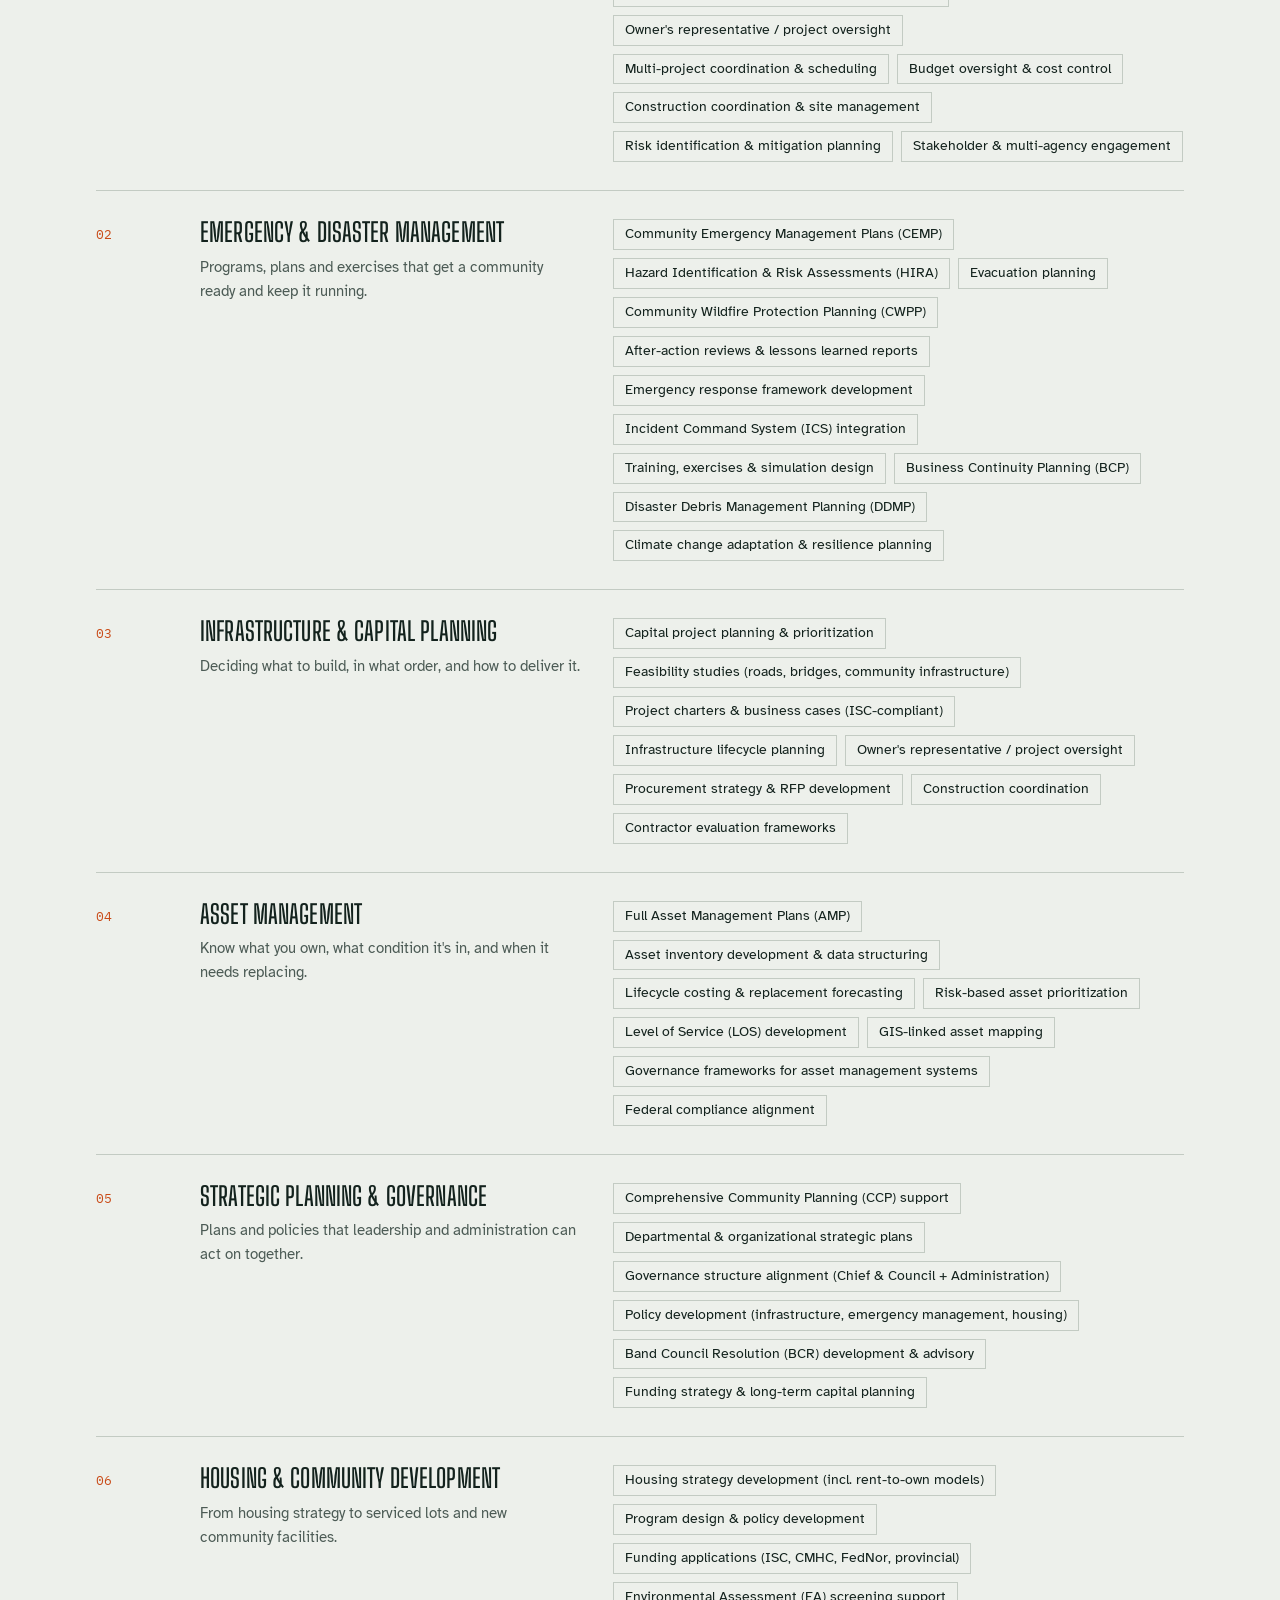
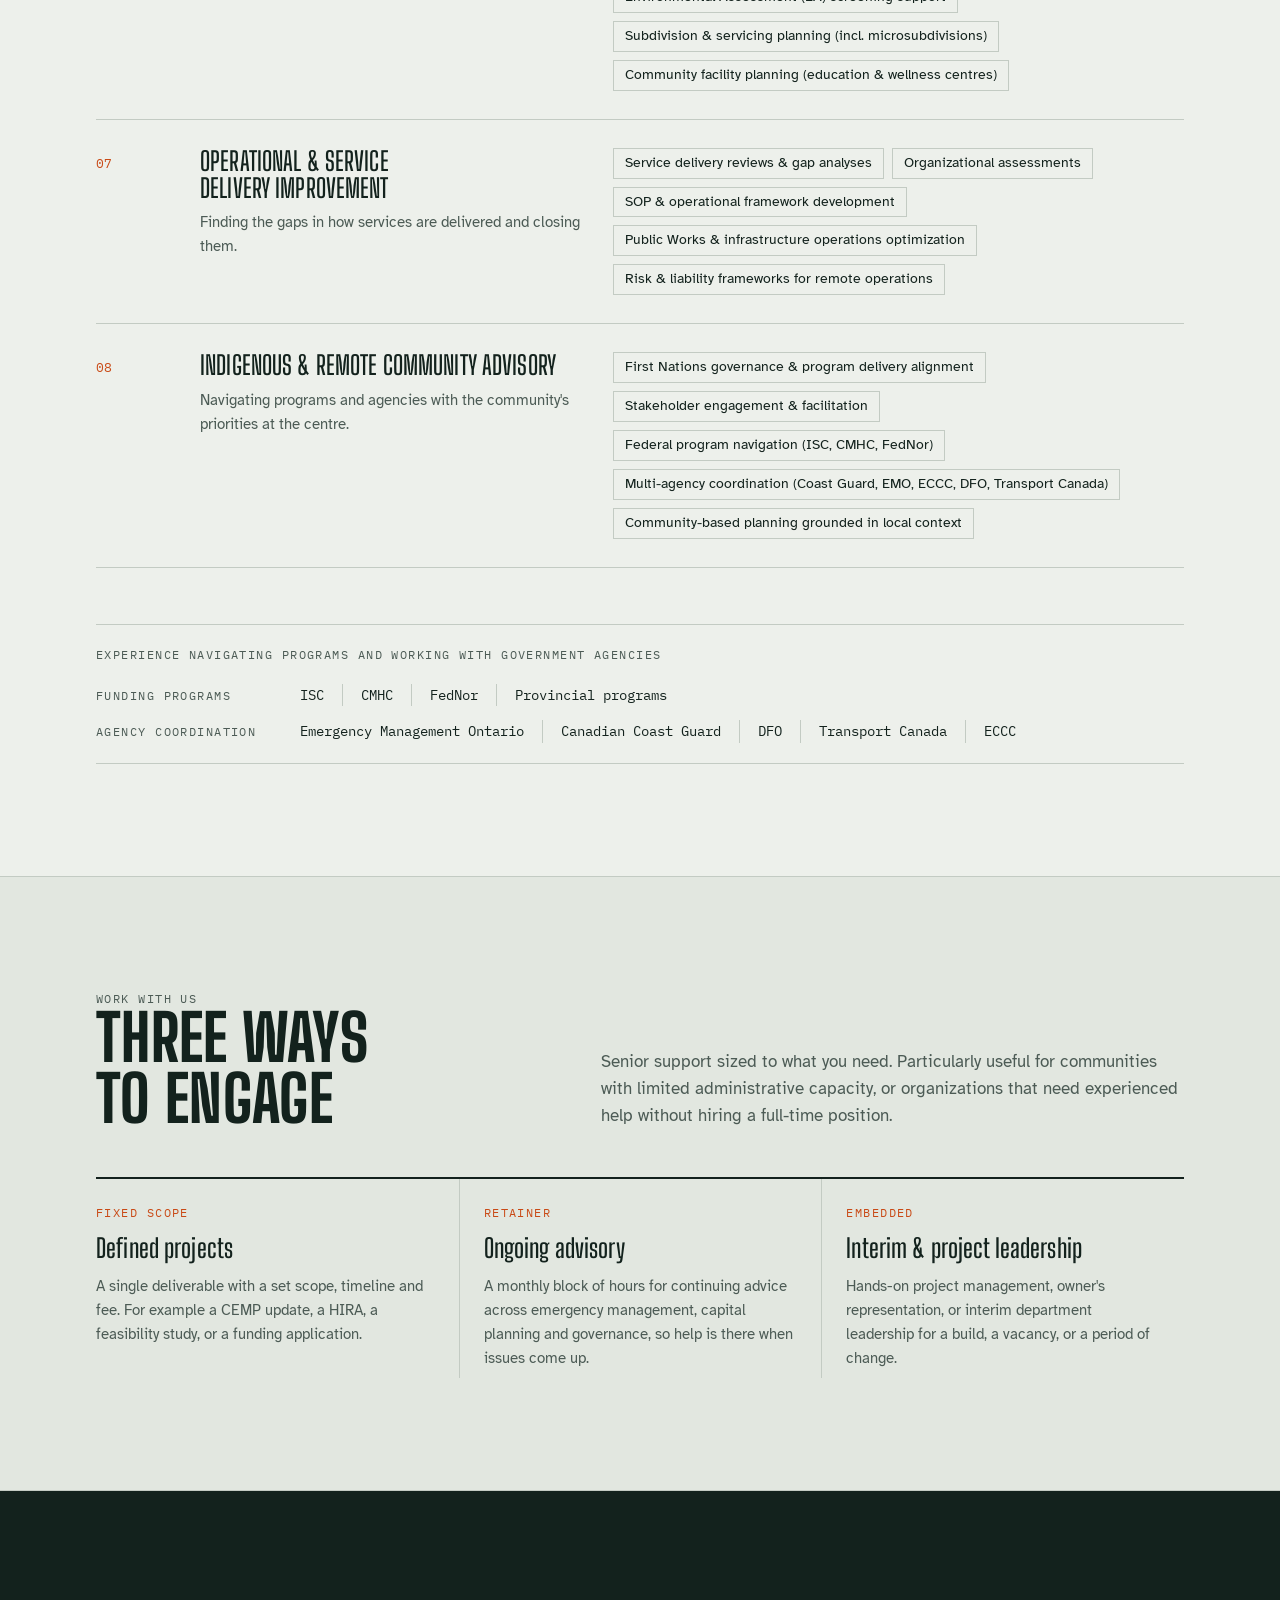
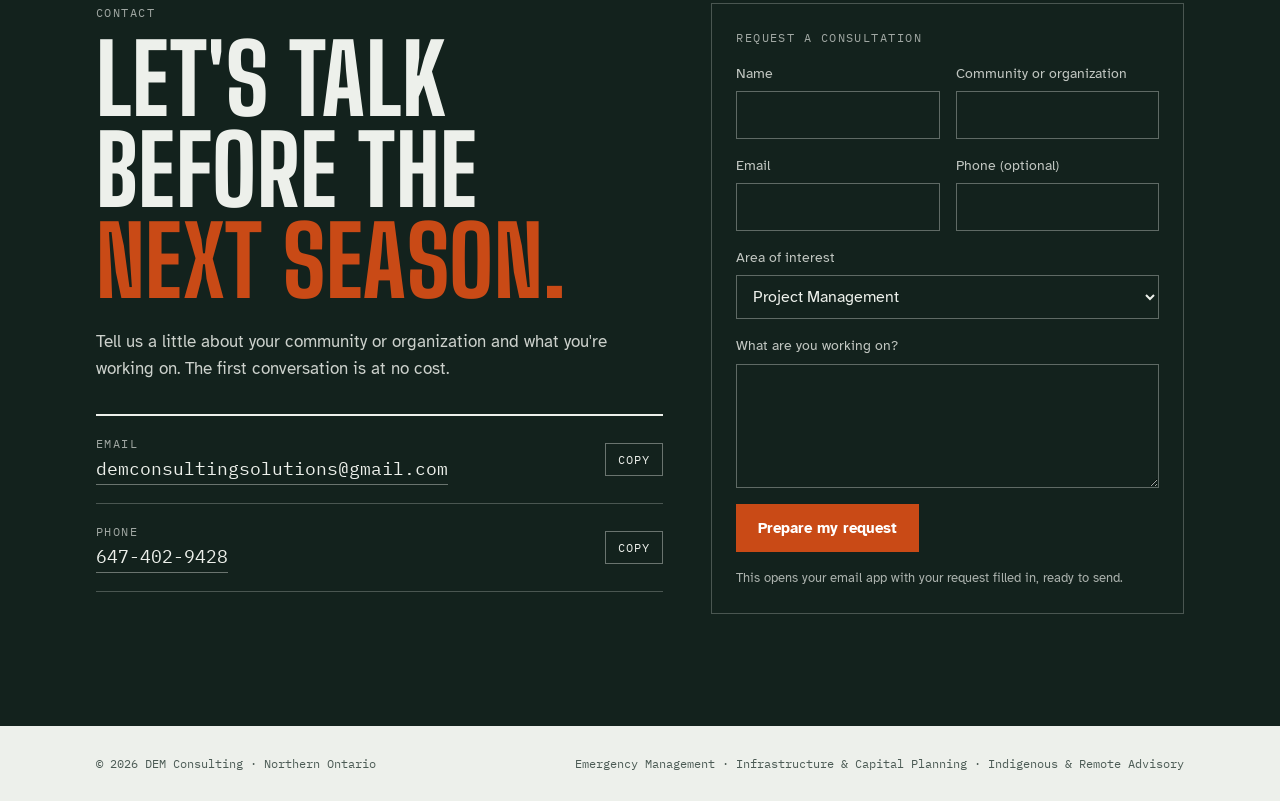
==== commit 4c4ba5e6: "Update print statement from 'Hello' to 'Goodbye'" ====
--- a/index.html
+++ b/index.html
@@ -3,7 +3,7 @@
 <head>
 <meta charset="utf-8">
 <meta name="viewport" content="width=device-width, initial-scale=1, viewport-fit=cover">
-<meta name="description" content="DEM Consulting: emergency management, infrastructure and capital planning, and advisory services for First Nations and remote communities in Northern Ontario.">
+<meta name="description" content="DEM Consulting: emergency management, infrastructure and capital projects, strategic planning and advisory services for First Nations, remote communities and organizations in Northern Ontario.">
 <title>DEM Consulting</title>
 <link rel="preconnect" href="https://fonts.googleapis.com">
 <link rel="preconnect" href="https://fonts.gstatic.com" crossorigin>
@@ -135,6 +135,49 @@
 
 footer{padding-block:28px;font-family:var(--mono);font-size:12px;color:var(--muted)}
 footer .wrap{display:flex;flex-wrap:wrap;justify-content:space-between;gap:12px}
+
+/* v2 additions */
+.sub-lede{font-size:clamp(16px,1.7vw,18px);color:var(--muted)}
+.cases{display:grid;grid-template-columns:repeat(2,minmax(0,1fr));gap:24px}
+.case{background:var(--bg);border:1px solid var(--line);border-top:3px solid var(--ink);padding:24px;display:grid;gap:14px;align-content:start;min-width:0}
+.case-top{display:flex;flex-wrap:wrap;align-items:center;justify-content:space-between;gap:8px}
+.chip{font-family:var(--mono);font-size:11px;letter-spacing:.1em;text-transform:uppercase;padding:4px 9px;border:1px solid var(--line);color:var(--lake)}
+.chip.accent{border-color:var(--accent);color:var(--accent)}
+.case h3{text-transform:uppercase}
+.case dl{margin:0;display:grid;gap:12px}
+.case dl div{display:grid;grid-template-columns:96px minmax(0,1fr);gap:12px;border-top:1px solid var(--line);padding-top:12px}
+.case dt{font-family:var(--mono);font-size:12px;letter-spacing:.08em;text-transform:uppercase;color:var(--muted);padding-top:3px}
+.case dd{margin:0;font-size:15px}
+@media (max-width:820px){.cases{grid-template-columns:1fr}}
+@media (max-width:460px){.case dl div{grid-template-columns:1fr;gap:4px}}
+
+.agencies{display:grid;gap:14px}
+.agency-group{display:grid;grid-template-columns:180px minmax(0,1fr);gap:8px 24px;align-items:baseline}
+.agency-group p{display:flex;flex-wrap:wrap;gap:6px 0}
+@media (max-width:640px){.agency-group{grid-template-columns:1fr}}
+
+.models{display:grid;grid-template-columns:repeat(3,minmax(0,1fr));border-top:2px solid var(--ink)}
+.model{padding:24px 24px 8px 0;display:grid;gap:12px;align-content:start}
+.model+.model{padding-left:24px;border-left:1px solid var(--line)}
+.model .eyebrow{color:var(--accent)}
+.model p:last-child{color:var(--muted);font-size:15px}
+@media (max-width:820px){.models{grid-template-columns:1fr}.model,.model+.model{padding-left:0;border-left:0}.model+.model{border-top:1px solid var(--line)}}
+
+.contact-grid{align-items:start}
+.contact .lines{margin-top:32px}
+.line a.val{color:inherit;text-decoration:none;border-bottom:1px solid color-mix(in srgb,var(--bg) 40%,transparent)}
+.line a.val:hover{border-color:var(--accent)}
+.val.plain{user-select:text;word-break:normal}
+.consult{display:grid;gap:16px;padding:24px;border:1px solid color-mix(in srgb,var(--bg) 25%,transparent);min-width:0}
+.field-row{display:grid;grid-template-columns:repeat(2,minmax(0,1fr));gap:16px}
+@media (max-width:520px){.field-row{grid-template-columns:1fr}}
+.consult label{display:grid;gap:6px;font-size:14px;color:color-mix(in srgb,var(--bg) 80%,transparent)}
+.consult input,.consult select,.consult textarea{font:inherit;font-size:16px;color:var(--bg);background:transparent;border:1px solid color-mix(in srgb,var(--bg) 35%,transparent);padding:10px 12px;border-radius:0;width:100%;min-width:0}
+.consult select option{color:var(--ink);background:var(--bg)}
+.consult input:focus,.consult select:focus,.consult textarea:focus{outline:2px solid var(--accent);outline-offset:0;border-color:var(--accent)}
+.consult [aria-invalid="true"]{border-color:var(--accent)}
+.consult .btn{justify-self:start}
+.form-note{font-size:13px;color:color-mix(in srgb,var(--bg) 70%,transparent)}
 </style>
 <style>body{margin:0}img{max-width:100%}</style>
 </head>
@@ -142,12 +185,13 @@
 
 <header class="top">
   <div class="wrap">
-    <a class="brand" href="#home"><b>DEM CONSULTING</b><span>Emergency · Infrastructure · Advisory</span></a>
+    <a class="brand" href="#home"><b>DEM CONSULTING</b><span>Emergency · Infrastructure · Strategic Advisory</span></a>
     <nav class="nav" aria-label="Main">
       <a href="#about">About</a>
-      <a href="#approach">Approach</a>
+      <a href="#experience">Experience</a>
       <a href="#services">Services</a>
-      <a class="cta" href="#contact">Contact</a>
+      <a href="#engage">Work with us</a>
+      <a class="cta" href="#contact">Request a consultation</a>
     </nav>
   </div>
 </header>
@@ -156,17 +200,18 @@
   <section class="hero" aria-labelledby="hero-title" style="padding:0">
     <canvas id="topo" aria-hidden="true"></canvas>
     <div class="wrap">
-      <p class="eyebrow">Emergency management &amp; capital planning for First Nations and remote communities</p>
+      <p class="eyebrow">Emergency management · Infrastructure · Strategic advisory</p>
       <h1 id="hero-title">Plans that hold when the <em>road</em> doesn't.</h1>
-      <p class="lede">DEM Consulting helps Indigenous and remote communities in Northern Ontario prepare for emergencies, plan and deliver capital projects, and secure the funding to make it happen. Practical plans, built with the community, that still work at 3 a.m. in freeze-up.</p>
+      <p class="lede">DEM Consulting provides practical emergency management, infrastructure project management, strategic planning, and organizational advisory services to First Nations, remote communities, municipalities, and organizations operating in complex environments across Northern Ontario.</p>
+      <p class="lede sub-lede">Our practice is built on senior operational leadership, capital project delivery, and community emergency management experience. We help turn complex challenges into achievable, funded, and sustainable solutions.</p>
       <div class="actions">
-        <a class="btn primary" href="#contact">Start a conversation</a>
-        <a class="btn" href="#services">See services</a>
+        <a class="btn primary" href="#contact">Request a consultation</a>
+        <a class="btn" href="#experience">See our experience</a>
       </div>
       <div class="hero-meta">
+        <span>Senior-level operational leadership</span>
+        <span>PMP-certified project delivery</span>
         <span>Fly-in, winter road &amp; road-access communities</span>
-        <span>PMP certified</span>
-        <span>Capital programs up to $15M</span>
       </div>
     </div>
   </section>
@@ -174,50 +219,91 @@
   <section id="about" aria-labelledby="about-title">
     <div class="wrap">
       <div class="sec-head">
-        <div><p class="eyebrow">About</p><h2 id="about-title">Show up. Listen. Deliver.</h2></div>
-        <p>Leo de Ruiter, HBSc, MDEM, PMP · Principal Consultant</p>
+        <div><p class="eyebrow">About DEM Consulting</p><h2 id="about-title">Experienced leadership. Practical solutions.</h2></div>
+        <p>A Northern Ontario consultancy for emergency management, infrastructure and capital planning, and Indigenous and remote community advisory.</p>
       </div>
       <div class="about">
         <div class="prose">
-          <p>For over ten years I have worked alongside Indigenous and remote communities on some of their most complex challenges, from building emergency management programs from scratch to managing capital infrastructure portfolios up to $15M.</p>
-          <p>I pair structured project discipline with a working knowledge of First Nations governance, federal funding programs, and the realities of delivering in remote, resource-variable environments.</p>
-          <p>The work is a partnership. Plans are shaped by the people who will use them, aligned with Chief and Council and Administration, and written to be practical, culturally appropriate, and built to last.</p>
+          <p>DEM Consulting helps Indigenous and remote communities, municipalities and organizations tackle complex challenges, from building emergency management programs from scratch to delivering capital infrastructure portfolios.</p>
+          <p>Our work is grounded in senior operational experience: overseeing capital construction, community infrastructure, housing development, public works operations and emergency preparedness, supervising staff, and working directly with Chief and Council and community leadership.</p>
+          <p>We have supported regional emergency management and interagency coordination involving Indigenous communities and federal organizations, bringing both strategic planning experience and practical operational knowledge to complex projects.</p>
+          <p>The practice is led by a PMP-certified principal with a Master's degree in Disaster and Emergency Management. We combine evidence-based planning with hands-on delivery and a clear understanding of the funding, governance and operational realities facing Northern and remote communities.</p>
+          <p>DEM Consulting exists to give communities and organizations experienced, flexible professional support without the overhead of a large consulting firm. We show up, we listen, and we deliver solutions that are practical, culturally appropriate and built to last.</p>
         </div>
         <div class="facts" role="list">
-          <div class="fact" role="listitem"><b>10+</b><span>years managing high-risk capital programs in remote and resource-constrained settings</span></div>
-          <div class="fact" role="listitem"><b>$15M</b><span>largest capital portfolio managed as owner's representative and project lead</span></div>
-          <div class="fact" role="listitem"><b>MDEM</b><span>Master's degree in Disaster and Emergency Management</span></div>
-          <div class="fact" role="listitem"><b>PMP</b><span>Project Management Professional, Project Management Institute</span></div>
+          <div class="fact" role="listitem"><b>10+</b><span>years of construction and infrastructure project management experience</span></div>
+          <div class="fact" role="listitem"><b>$15M</b><span>capital portfolios managed as project lead and owner's representative</span></div>
+          <div class="fact" role="listitem"><b>8</b><span>practice areas, from emergency management to housing and asset management</span></div>
+          <div class="fact" role="listitem"><b>PMP</b><span>certified project leadership through the Project Management Institute</span></div>
+          <div class="fact" role="listitem"><b>MDEM</b><span>Master's-level expertise in Disaster and Emergency Management</span></div>
         </div>
       </div>
     </div>
   </section>
 
-  <section id="approach" class="cycle-band" aria-labelledby="approach-title">
+  <section id="experience" class="cycle-band" aria-labelledby="experience-title">
     <div class="wrap">
       <div class="sec-head">
-        <div><p class="eyebrow">Approach</p><h2 id="approach-title">The whole emergency management cycle</h2></div>
-        <p>Most communities don't need another binder on a shelf. They need support across every phase, from reducing risk before an event to recovering well after one.</p>
-      </div>
-      <div class="cycle">
-        <div class="phase">
-          <p class="eyebrow">Phase 1</p><h3>Mitigation</h3>
-          <ul><li>Hazard Identification &amp; Risk Assessment (HIRA)</li><li>Climate adaptation &amp; resilience planning</li><li>Risk-based asset prioritization</li></ul>
-        </div>
-        <div class="phase">
-          <p class="eyebrow">Phase 2</p><h3>Preparedness</h3>
-          <ul><li>Community Emergency Management Plans (CEMP)</li><li>Evacuation planning</li><li>Training, exercises &amp; simulations</li></ul>
-        </div>
-        <div class="phase">
-          <p class="eyebrow">Phase 3</p><h3>Response</h3>
-          <ul><li>Response framework development</li><li>Incident Command System (ICS) integration</li><li>Multi-agency coordination</li></ul>
-        </div>
-        <div class="phase">
-          <p class="eyebrow">Phase 4</p><h3>Recovery</h3>
-          <ul><li>After-action reviews &amp; lessons learned</li><li>Disaster Debris Management Plans (DDMP)</li><li>Business Continuity Planning (BCP)</li></ul>
-        </div>
-      </div>
-      <p class="cycle-note">Recovery feeds back into mitigation. Every after-action review becomes the next risk assessment.</p>
+        <div><p class="eyebrow">Selected experience</p><h2 id="experience-title">Work we've delivered</h2></div>
+        <p>Representative project experience across our practice areas. Client names are withheld unless permission has been given.</p>
+      </div>
+      <div class="cases">
+        <article class="case">
+          <div class="case-top"><span class="chip">Capital projects</span><span class="eyebrow">First Nation client</span></div>
+          <h3>Capital infrastructure &amp; construction management</h3>
+          <dl>
+            <div><dt>Challenge</dt><dd>A growing portfolio of concurrent capital projects to deliver with limited administrative capacity and tight funding timelines.</dd></div>
+            <div><dt>Role</dt><dd>Project lead and owner's representative: procurement, capital budgeting, contractor management and oversight through construction.</dd></div>
+            <div><dt>Deliverables</dt><dd>Delivery of a multi-year capital program spanning transportation infrastructure, community and public works facilities, emergency access and housing, supported by a long-term infrastructure and asset management plan.</dd></div>
+          </dl>
+        </article>
+        <article class="case">
+          <div class="case-top"><span class="chip">Emergency management</span><span class="eyebrow">First Nation client</span></div>
+          <h3>Community emergency management program</h3>
+          <dl>
+            <div><dt>Challenge</dt><dd>Building a community emergency program that works with limited road access and a small response team.</dd></div>
+            <div><dt>Role</dt><dd>Emergency management lead for planning, preparedness and coordination with outside agencies.</dd></div>
+            <div><dt>Deliverables</dt><dd>Hazard and risk assessment, emergency response and evacuation planning, emergency access analysis, and disaster recovery funding submissions.</dd></div>
+          </dl>
+        </article>
+        <article class="case">
+          <div class="case-top"><span class="chip">Advisory</span><span class="eyebrow">Regional organization</span></div>
+          <h3>Regional preparedness &amp; interagency coordination</h3>
+          <dl>
+            <div><dt>Challenge</dt><dd>Connecting coastal First Nations with the federal agencies responsible for marine safety and response.</dd></div>
+            <div><dt>Role</dt><dd>Community engagement and interagency liaison.</dd></div>
+            <div><dt>Deliverables</dt><dd>Structured community engagement and ongoing coordination with federal partners to strengthen marine awareness and regional preparedness.</dd></div>
+          </dl>
+        </article>
+        <article class="case">
+          <div class="case-top"><span class="chip">Strategy &amp; governance</span><span class="eyebrow">First Nation client</span></div>
+          <h3>Strategic planning &amp; policy development</h3>
+          <dl>
+            <div><dt>Challenge</dt><dd>Aligning department priorities, policies and capital needs with direction from Chief and Council.</dd></div>
+            <div><dt>Role</dt><dd>Planning and policy lead, including briefings to Chief and Council.</dd></div>
+            <div><dt>Deliverables</dt><dd>Multi-year departmental strategic planning, service level standards and cost-recovery frameworks, and governance-ready policy for leadership approval.</dd></div>
+          </dl>
+        </article>
+        <article class="case">
+          <div class="case-top"><span class="chip">Housing</span><span class="eyebrow">First Nation client</span></div>
+          <h3>Residential subdivision servicing plan</h3>
+          <dl>
+            <div><dt>Challenge</dt><dd>Planning servicing for new residential lots in a form that meets federal funding requirements.</dd></div>
+            <div><dt>Role</dt><dd>Responsible for the servicing plan and budget.</dd></div>
+            <div><dt>Deliverables</dt><dd>A residential servicing strategy and a funding-aligned capital budget to support a federal funding submission.</dd></div>
+          </dl>
+        </article>
+        <article class="case">
+          <div class="case-top"><span class="chip accent">Policy &amp; governance</span><span class="eyebrow">Indigenous healing organization</span></div>
+          <h3>Governance &amp; policy framework for a crisis response service</h3>
+          <dl>
+            <div><dt>Challenge</dt><dd>Establishing the governance and policy foundation for a new Indigenous-led, non-police, 24/7 mobile crisis service for youth, individuals and families.</dd></div>
+            <div><dt>Role</dt><dd>Engagement lead, awarded through a competitive RFP: discovery, policy inventory and gap analysis, framework design, key informant engagement and board preparation.</dd></div>
+            <div><dt>Deliverables</dt><dd>A policy governance framework with audit, analysis and lifecycle tools applying an anti-oppression and decolonizing lens, and a complete policy suite covering operations, client services, human resources, privacy and compliance, and risk.</dd></div>
+            <div><dt>Outcome</dt><dd>Full policy suite approved by the Board of Directors.</dd></div>
+          </dl>
+        </article>
+      </div>
     </div>
   </section>
 
@@ -225,55 +311,82 @@
     <div class="wrap">
       <div class="sec-head">
         <div><p class="eyebrow">Services</p><h2 id="services-title">Eight practice areas</h2></div>
-        <p>Engage DEM Consulting for a single deliverable or as an ongoing advisor across a portfolio. Every engagement is scoped to what your community needs and can sustain.</p>
+        <p>Specialized consulting for First Nations, remote communities, municipalities, and organizations operating in complex environments. Engage us for a single deliverable or ongoing support across a portfolio.</p>
       </div>
 
       <div class="index">
         <article class="row">
-          <p class="code">EM</p>
+          <p class="code">01</p>
+          <div><h3>Project Management</h3><p class="blurb">PMP-led delivery from feasibility to handover, with budget and risk kept in view.</p></div>
+          <ul class="tags"><li>PMP-certified project leadership</li><li>Capital portfolio management (projects up to $15M)</li><li>Feasibility studies &amp; business case development</li><li>ISC-compliant project charters</li><li>Procurement strategy &amp; RFP development</li><li>Contractor management &amp; evaluation frameworks</li><li>Owner's representative / project oversight</li><li>Multi-project coordination &amp; scheduling</li><li>Budget oversight &amp; cost control</li><li>Construction coordination &amp; site management</li><li>Risk identification &amp; mitigation planning</li><li>Stakeholder &amp; multi-agency engagement</li></ul>
+        </article>
+        <article class="row">
+          <p class="code">02</p>
           <div><h3>Emergency &amp; Disaster Management</h3><p class="blurb">Programs, plans and exercises that get a community ready and keep it running.</p></div>
-          <ul class="tags"><li>CEMP</li><li>HIRA</li><li>Evacuation planning</li><li>After-action reviews</li><li>Response frameworks</li><li>ICS integration</li><li>Training &amp; exercises</li><li>Business Continuity Planning</li><li>Debris Management Planning</li><li>Climate adaptation &amp; resilience</li></ul>
-        </article>
-        <article class="row">
-          <p class="code">PM</p>
-          <div><h3>Project Management</h3><p class="blurb">PMP-led delivery from feasibility to handover, with budget and risk kept in view.</p></div>
-          <ul class="tags"><li>Capital portfolios up to $15M</li><li>Feasibility studies &amp; business cases</li><li>ISC-compliant project charters</li><li>Procurement strategy &amp; RFPs</li><li>Contractor evaluation</li><li>Owner's representative</li><li>Multi-project scheduling</li><li>Budget &amp; cost control</li><li>Construction coordination</li><li>Risk mitigation planning</li></ul>
-        </article>
-        <article class="row">
-          <p class="code">IC</p>
-          <div><h3>Infrastructure &amp; Capital Planning</h3><p class="blurb">Deciding what to build, in what order, and how to pay for it.</p></div>
-          <ul class="tags"><li>Capital planning &amp; prioritization</li><li>Roads, bridges &amp; community infrastructure feasibility</li><li>Lifecycle planning</li><li>Owner's representative</li><li>Procurement &amp; RFPs</li><li>Construction coordination</li></ul>
-        </article>
-        <article class="row">
-          <p class="code">AM</p>
+          <ul class="tags"><li>Community Emergency Management Plans (CEMP)</li><li>Hazard Identification &amp; Risk Assessments (HIRA)</li><li>Evacuation planning</li><li>Community Wildfire Protection Planning (CWPP)</li><li>After-action reviews &amp; lessons learned reports</li><li>Emergency response framework development</li><li>Incident Command System (ICS) integration</li><li>Training, exercises &amp; simulation design</li><li>Business Continuity Planning (BCP)</li><li>Disaster Debris Management Planning (DDMP)</li><li>Climate change adaptation &amp; resilience planning</li></ul>
+        </article>
+        <article class="row">
+          <p class="code">03</p>
+          <div><h3>Infrastructure &amp; Capital Planning</h3><p class="blurb">Deciding what to build, in what order, and how to deliver it.</p></div>
+          <ul class="tags"><li>Capital project planning &amp; prioritization</li><li>Feasibility studies (roads, bridges, community infrastructure)</li><li>Project charters &amp; business cases (ISC-compliant)</li><li>Infrastructure lifecycle planning</li><li>Owner's representative / project oversight</li><li>Procurement strategy &amp; RFP development</li><li>Construction coordination</li><li>Contractor evaluation frameworks</li></ul>
+        </article>
+        <article class="row">
+          <p class="code">04</p>
           <div><h3>Asset Management</h3><p class="blurb">Know what you own, what condition it's in, and when it needs replacing.</p></div>
-          <ul class="tags"><li>Full Asset Management Plans</li><li>Asset inventory &amp; data structuring</li><li>Lifecycle costing</li><li>Replacement forecasting</li><li>Level of Service (LOS)</li><li>GIS-linked asset mapping</li><li>Governance frameworks</li><li>Federal compliance alignment</li></ul>
-        </article>
-        <article class="row">
-          <p class="code">SG</p>
-          <div><h3>Strategic Planning &amp; Governance</h3><p class="blurb">Plans and policies that Chief and Council and Administration can act on together.</p></div>
-          <ul class="tags"><li>Comprehensive Community Planning</li><li>Departmental strategic plans</li><li>Governance alignment</li><li>Infrastructure, EM &amp; housing policy</li><li>BCR development &amp; advisory</li><li>Funding strategy</li><li>Long-term capital planning</li></ul>
-        </article>
-        <article class="row">
-          <p class="code">HC</p>
+          <ul class="tags"><li>Full Asset Management Plans (AMP)</li><li>Asset inventory development &amp; data structuring</li><li>Lifecycle costing &amp; replacement forecasting</li><li>Risk-based asset prioritization</li><li>Level of Service (LOS) development</li><li>GIS-linked asset mapping</li><li>Governance frameworks for asset management systems</li><li>Federal compliance alignment</li></ul>
+        </article>
+        <article class="row">
+          <p class="code">05</p>
+          <div><h3>Strategic Planning &amp; Governance</h3><p class="blurb">Plans and policies that leadership and administration can act on together.</p></div>
+          <ul class="tags"><li>Comprehensive Community Planning (CCP) support</li><li>Departmental &amp; organizational strategic plans</li><li>Governance structure alignment (Chief &amp; Council + Administration)</li><li>Policy development (infrastructure, emergency management, housing)</li><li>Band Council Resolution (BCR) development &amp; advisory</li><li>Funding strategy &amp; long-term capital planning</li></ul>
+        </article>
+        <article class="row">
+          <p class="code">06</p>
           <div><h3>Housing &amp; Community Development</h3><p class="blurb">From housing strategy to serviced lots and new community facilities.</p></div>
-          <ul class="tags"><li>Housing strategy incl. rent-to-own</li><li>Program &amp; policy design</li><li>ISC, CMHC, FedNor &amp; provincial applications</li><li>EA screening support</li><li>Subdivision &amp; servicing planning</li><li>Microsubdivisions</li><li>Education &amp; wellness centre planning</li></ul>
-        </article>
-        <article class="row">
-          <p class="code">OS</p>
-          <div><h3>Operations &amp; Service Delivery</h3><p class="blurb">Finding the gaps in how services are delivered and closing them.</p></div>
-          <ul class="tags"><li>Service delivery reviews</li><li>Gap analyses</li><li>Organizational assessments</li><li>SOPs &amp; operational frameworks</li><li>Public Works optimization</li><li>Risk &amp; liability frameworks for remote operations</li></ul>
-        </article>
-        <article class="row">
-          <p class="code">IR</p>
-          <div><h3>Indigenous &amp; Remote Advisory</h3><p class="blurb">Navigating federal programs and agencies with the community's priorities at the centre.</p></div>
-          <ul class="tags"><li>First Nations governance alignment</li><li>Federal program navigation</li><li>Stakeholder engagement &amp; facilitation</li><li>Multi-agency coordination</li><li>Community-based planning</li></ul>
+          <ul class="tags"><li>Housing strategy development (incl. rent-to-own models)</li><li>Program design &amp; policy development</li><li>Funding applications (ISC, CMHC, FedNor, provincial)</li><li>Environmental Assessment (EA) screening support</li><li>Subdivision &amp; servicing planning (incl. microsubdivisions)</li><li>Community facility planning (education &amp; wellness centres)</li></ul>
+        </article>
+        <article class="row">
+          <p class="code">07</p>
+          <div><h3>Operational &amp; Service Delivery Improvement</h3><p class="blurb">Finding the gaps in how services are delivered and closing them.</p></div>
+          <ul class="tags"><li>Service delivery reviews &amp; gap analyses</li><li>Organizational assessments</li><li>SOP &amp; operational framework development</li><li>Public Works &amp; infrastructure operations optimization</li><li>Risk &amp; liability frameworks for remote operations</li></ul>
+        </article>
+        <article class="row">
+          <p class="code">08</p>
+          <div><h3>Indigenous &amp; Remote Community Advisory</h3><p class="blurb">Navigating programs and agencies with the community's priorities at the centre.</p></div>
+          <ul class="tags"><li>First Nations governance &amp; program delivery alignment</li><li>Stakeholder engagement &amp; facilitation</li><li>Federal program navigation (ISC, CMHC, FedNor)</li><li>Multi-agency coordination (Coast Guard, EMO, ECCC, DFO, Transport Canada)</li><li>Community-based planning grounded in local context</li></ul>
         </article>
       </div>
 
       <div class="agencies">
-        <p class="eyebrow label">Programs and agencies we work with</p>
-        <span class="a">ISC</span><span class="a">CMHC</span><span class="a">FedNor</span><span class="a">Emergency Management Ontario</span><span class="a">Canadian Coast Guard</span><span class="a">ECCC</span><span class="a">DFO</span><span class="a">Transport Canada</span>
+        <p class="eyebrow label">Experience navigating programs and working with government agencies</p>
+        <div class="agency-group"><span class="eyebrow">Funding programs</span><p><span class="a">ISC</span><span class="a">CMHC</span><span class="a">FedNor</span><span class="a">Provincial programs</span></p></div>
+        <div class="agency-group"><span class="eyebrow">Agency coordination</span><p><span class="a">Emergency Management Ontario</span><span class="a">Canadian Coast Guard</span><span class="a">DFO</span><span class="a">Transport Canada</span><span class="a">ECCC</span></p></div>
+      </div>
+    </div>
+  </section>
+
+  <section id="engage" class="cycle-band" aria-labelledby="engage-title">
+    <div class="wrap">
+      <div class="sec-head">
+        <div><p class="eyebrow">Work with us</p><h2 id="engage-title">Three ways to engage</h2></div>
+        <p>Senior support sized to what you need. Particularly useful for communities with limited administrative capacity, or organizations that need experienced help without hiring a full-time position.</p>
+      </div>
+      <div class="models">
+        <article class="model">
+          <p class="eyebrow">Fixed scope</p>
+          <h3>Defined projects</h3>
+          <p>A single deliverable with a set scope, timeline and fee. For example a CEMP update, a HIRA, a feasibility study, or a funding application.</p>
+        </article>
+        <article class="model">
+          <p class="eyebrow">Retainer</p>
+          <h3>Ongoing advisory</h3>
+          <p>A monthly block of hours for continuing advice across emergency management, capital planning and governance, so help is there when issues come up.</p>
+        </article>
+        <article class="model">
+          <p class="eyebrow">Embedded</p>
+          <h3>Interim &amp; project leadership</h3>
+          <p>Hands-on project management, owner's representation, or interim department leadership for a build, a vacancy, or a period of change.</p>
+        </article>
       </div>
     </div>
   </section>
@@ -284,21 +397,46 @@
         <div>
           <p class="eyebrow">Contact</p>
           <h2 id="contact-title" style="margin-top:12px">Let's talk before the <em>next season.</em></h2>
-          <p class="sub">Whether you need a CEMP update, a funding application, or an owner's representative for a capital build, reach out to set up a first conversation at no cost.</p>
-        </div>
-        <div class="lines">
-          <div class="line">
-            <div class="who"><span class="eyebrow">Principal Consultant</span><span class="val" style="user-select:text;word-break:normal">Leo de Ruiter, HBSc, MDEM, PMP</span></div>
-          </div>
-          <div class="line">
-            <div class="who"><span class="eyebrow">Email</span><span class="val" id="email">demconsultingsolutions@gmail.com</span></div>
-            <button class="copy" type="button" id="copy-email" data-target="email">Copy</button>
-          </div>
-          <div class="line">
-            <div class="who"><span class="eyebrow">Phone</span><span class="val" id="phone">647-402-9428</span></div>
-            <button class="copy" type="button" id="copy-phone" data-target="phone">Copy</button>
+          <p class="sub">Tell us a little about your community or organization and what you're working on. The first conversation is at no cost.</p>
+          <div class="lines">
+            <div class="line">
+              <div class="who"><span class="eyebrow">Email</span><a class="val" id="email" href="mailto:demconsultingsolutions@gmail.com">demconsultingsolutions@gmail.com</a></div>
+              <button class="copy" type="button" id="copy-email" data-target="email">Copy</button>
+            </div>
+            <div class="line">
+              <div class="who"><span class="eyebrow">Phone</span><a class="val" id="phone" href="tel:+16474029428">647-402-9428</a></div>
+              <button class="copy" type="button" id="copy-phone" data-target="phone">Copy</button>
+            </div>
           </div>
         </div>
+
+        <form class="consult" id="consult-form" novalidate>
+          <p class="eyebrow">Request a consultation</p>
+          <div class="field-row">
+            <label for="f-name">Name<input id="f-name" name="name" type="text" autocomplete="name" required></label>
+            <label for="f-org">Community or organization<input id="f-org" name="org" type="text" autocomplete="organization"></label>
+          </div>
+          <div class="field-row">
+            <label for="f-email">Email<input id="f-email" name="email" type="email" autocomplete="email" required></label>
+            <label for="f-phone">Phone (optional)<input id="f-phone" name="phone" type="tel" autocomplete="tel"></label>
+          </div>
+          <label for="f-area">Area of interest
+            <select id="f-area" name="area">
+              <option>Project Management</option>
+              <option>Emergency &amp; Disaster Management</option>
+              <option>Infrastructure &amp; Capital Planning</option>
+              <option>Asset Management</option>
+              <option>Strategic Planning &amp; Governance</option>
+              <option>Housing &amp; Community Development</option>
+              <option>Operational &amp; Service Delivery Improvement</option>
+              <option>Indigenous &amp; Remote Community Advisory</option>
+              <option>Not sure yet</option>
+            </select>
+          </label>
+          <label for="f-msg">What are you working on?<textarea id="f-msg" name="message" rows="4" required></textarea></label>
+          <button class="btn primary" type="submit">Prepare my request</button>
+          <p class="form-note" id="form-note" role="status">This opens your email app with your request filled in, ready to send.</p>
+        </form>
       </div>
     </div>
   </section>
@@ -390,5 +528,30 @@
 })();
 </script>
 
+<script>
+(function(){
+  var f = document.getElementById('consult-form'); if(!f) return;
+  var note = document.getElementById('form-note');
+  f.addEventListener('submit', function(ev){
+    ev.preventDefault();
+    var ok = true;
+    ['f-name','f-email','f-msg'].forEach(function(id){
+      var el = document.getElementById(id);
+      var bad = !el.value.trim() || (el.type === 'email' && !/^[^\s@]+@[^\s@]+\.[^\s@]+$/.test(el.value.trim()));
+      el.setAttribute('aria-invalid', bad ? 'true' : 'false');
+      if (bad) ok = false;
+    });
+    if (!ok){ note.textContent = 'Please add your name, a valid email address, and a short description of what you are working on.'; return; }
+    var v = function(id){ return document.getElementById(id).value.trim(); };
+    var org = v('f-org');
+    var subject = 'Consultation request' + (org ? ': ' + org : '');
+    var body = 'Name: ' + v('f-name') + '\nOrganization: ' + (org || '-') + '\nEmail: ' + v('f-email') + '\nPhone: ' + (v('f-phone') || '-') + '\nArea of interest: ' + v('f-area') + '\n\n' + v('f-msg');
+    var to = document.getElementById('email').textContent.trim();
+    window.location.href = 'mailto:' + to + '?subject=' + encodeURIComponent(subject) + '&body=' + encodeURIComponent(body);
+    note.textContent = 'Your email app should open with the request filled in. If it does not, email ' + to + ' directly.';
+  });
+})();
+</script>
+
 </body>
 </html>
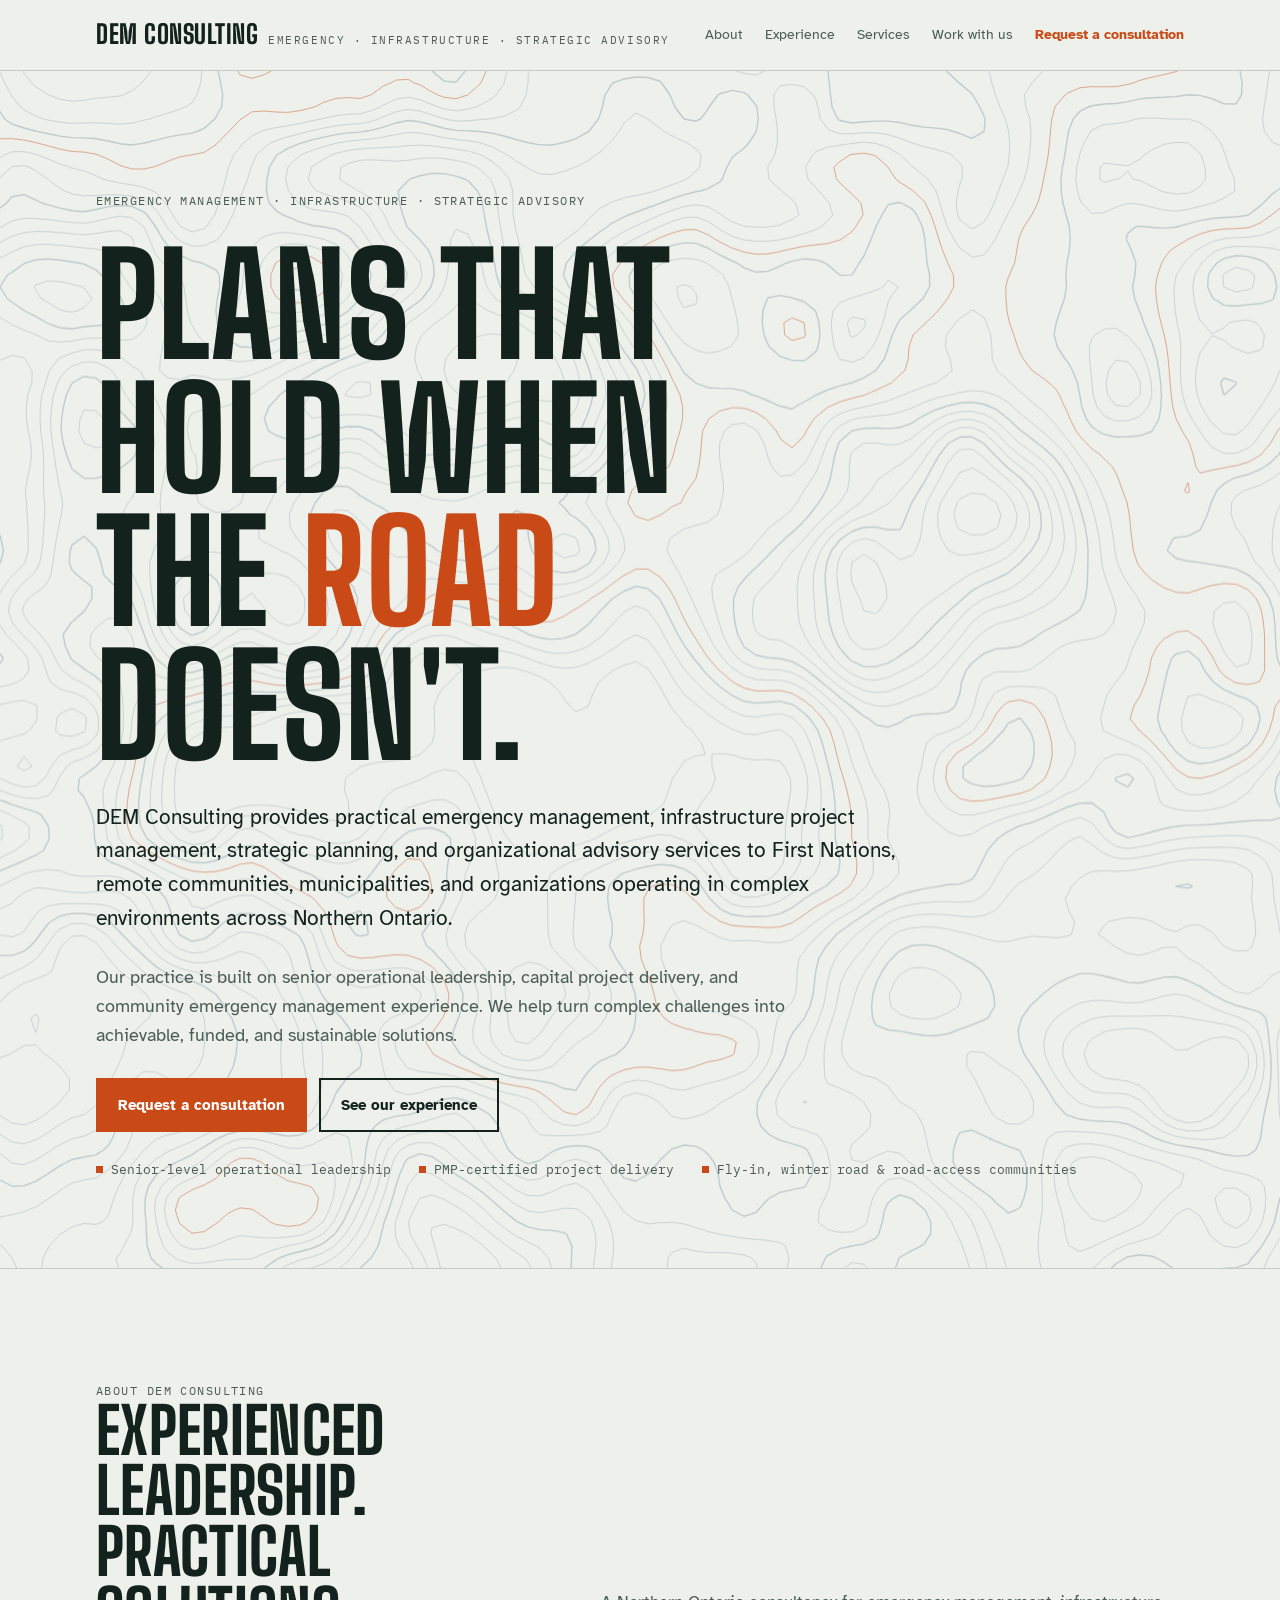
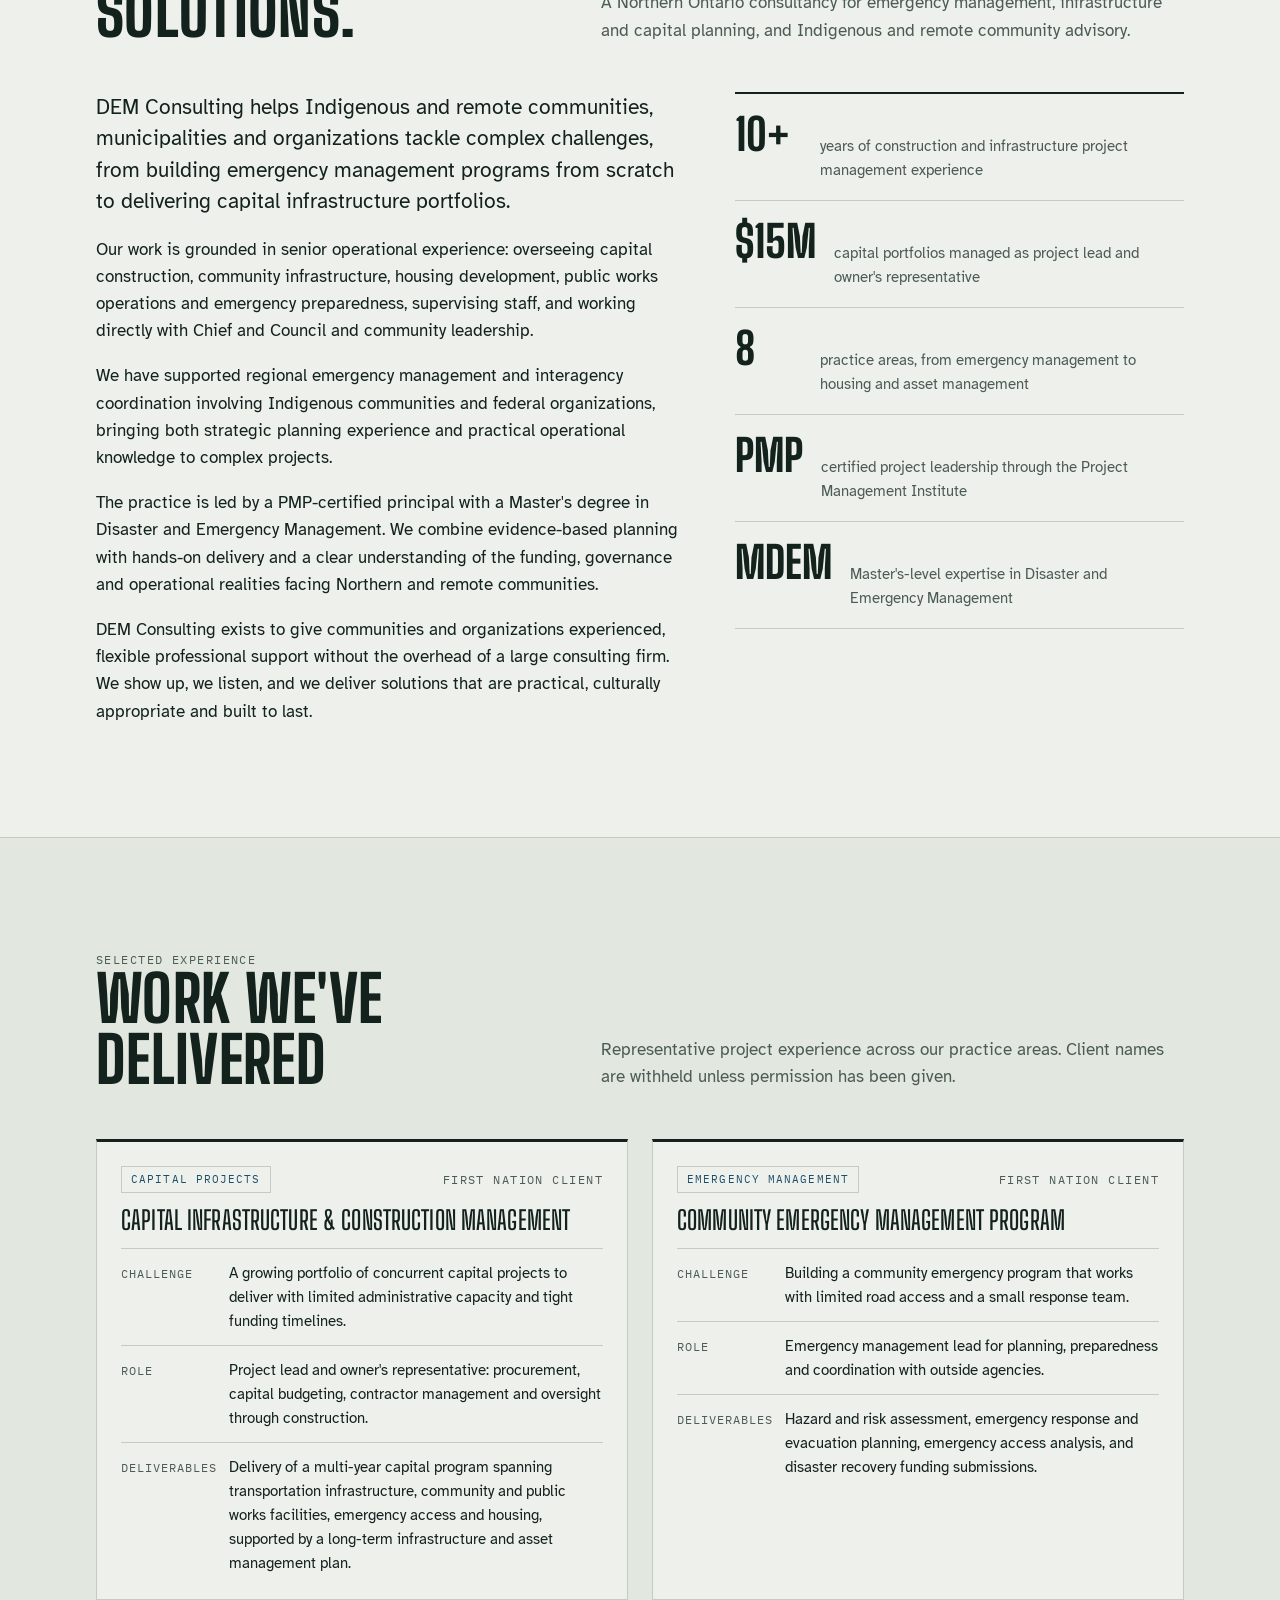
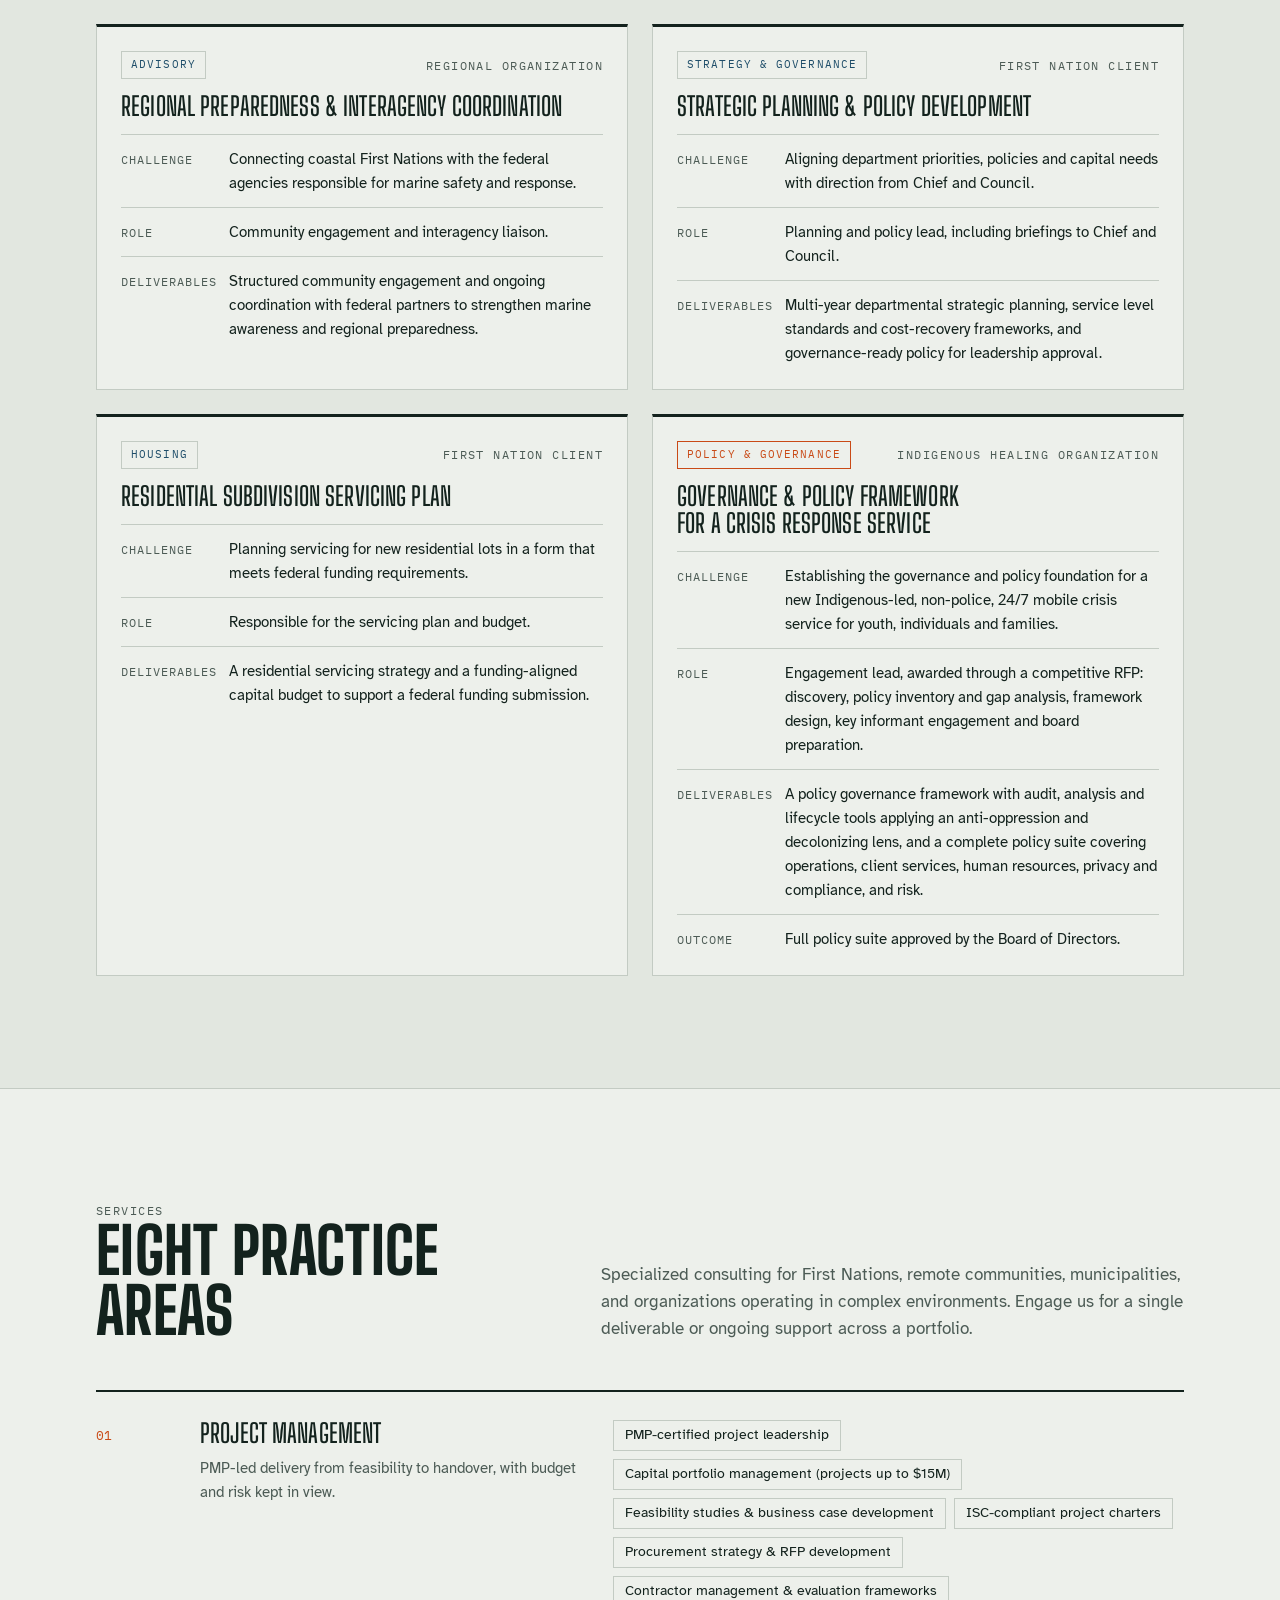
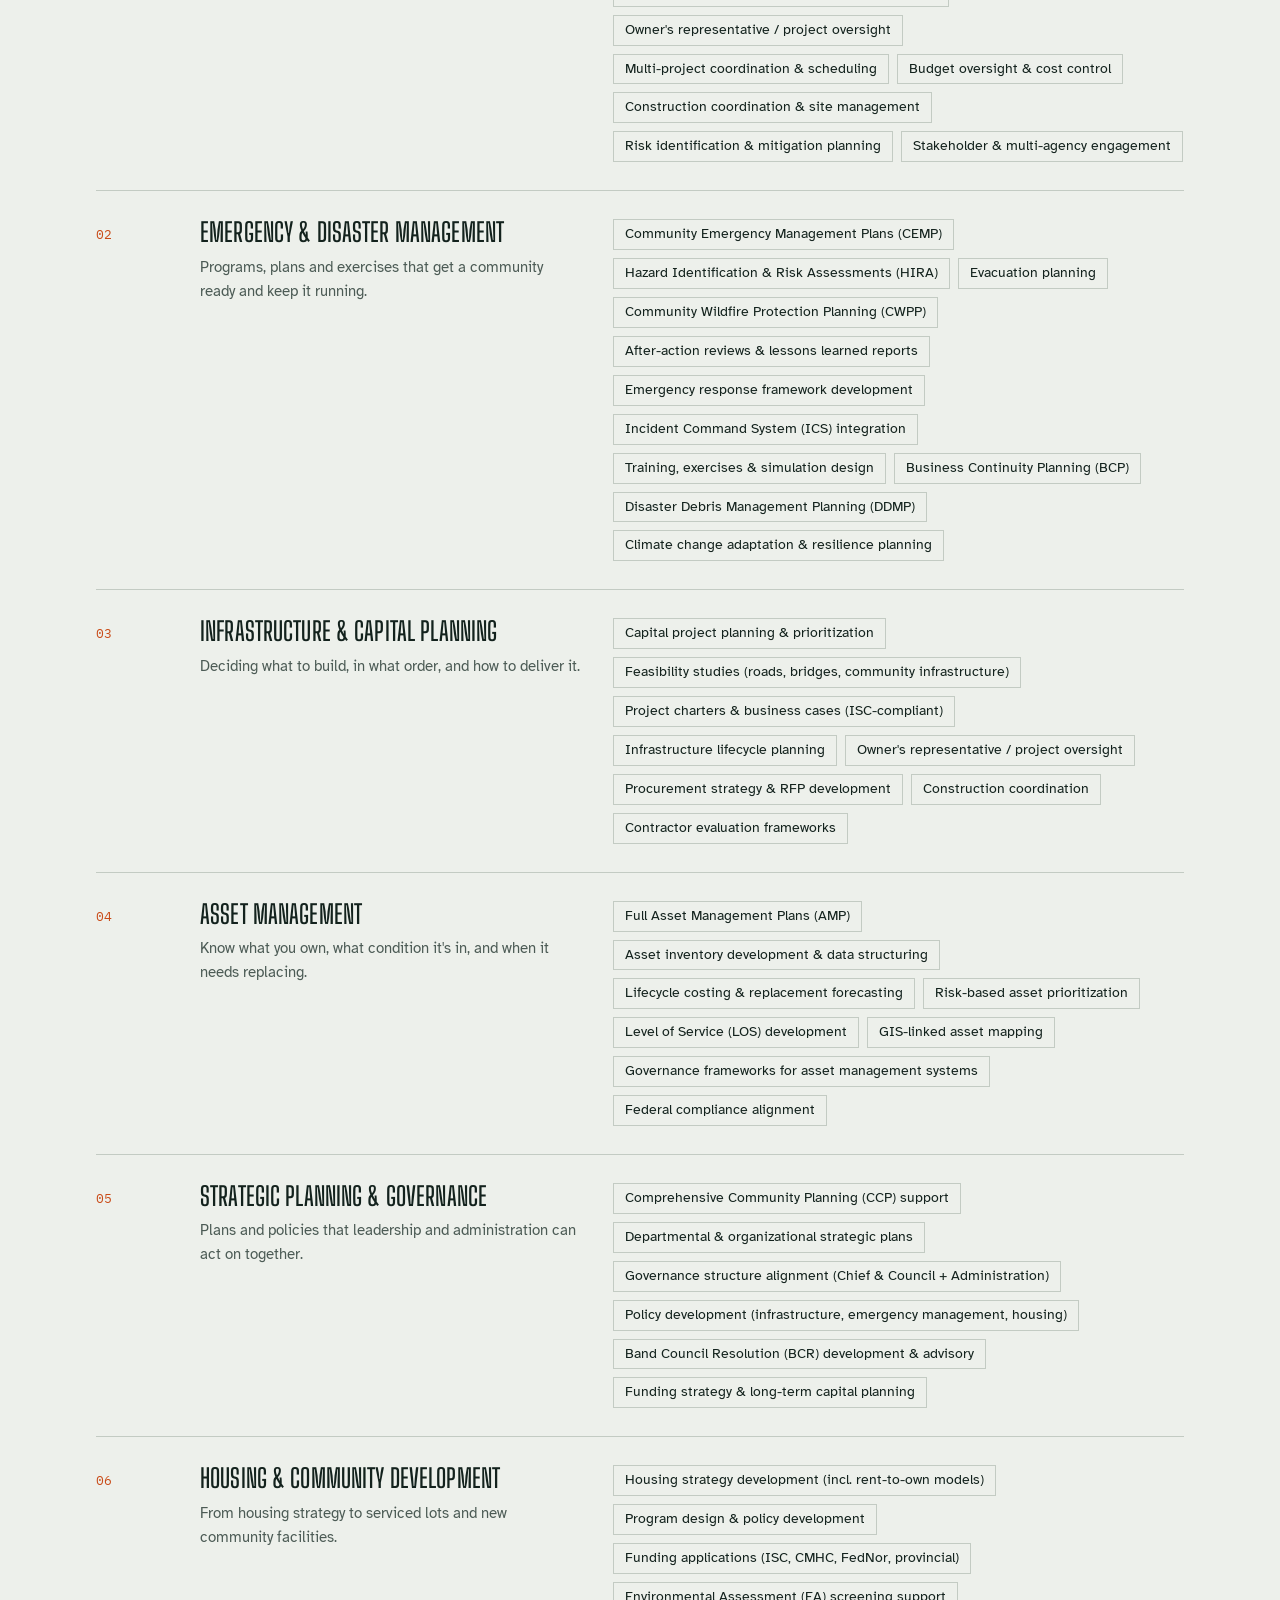
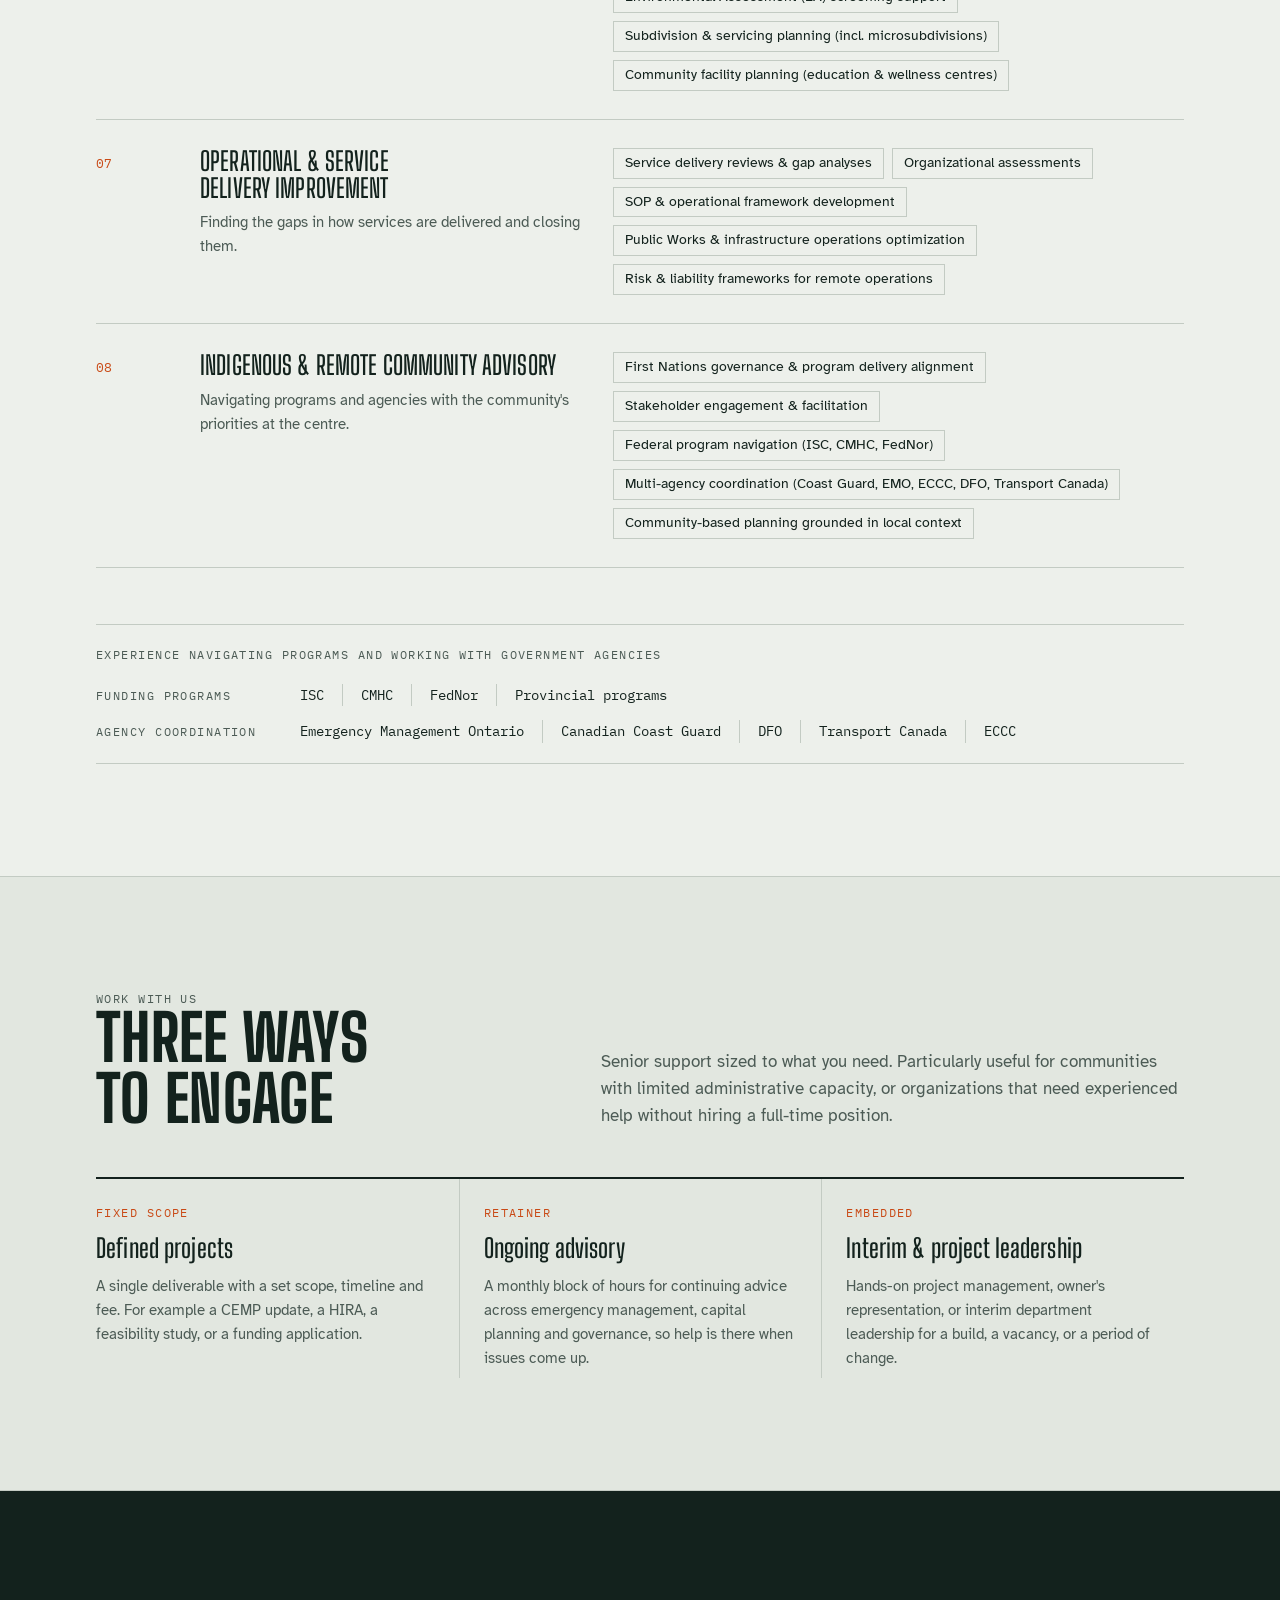
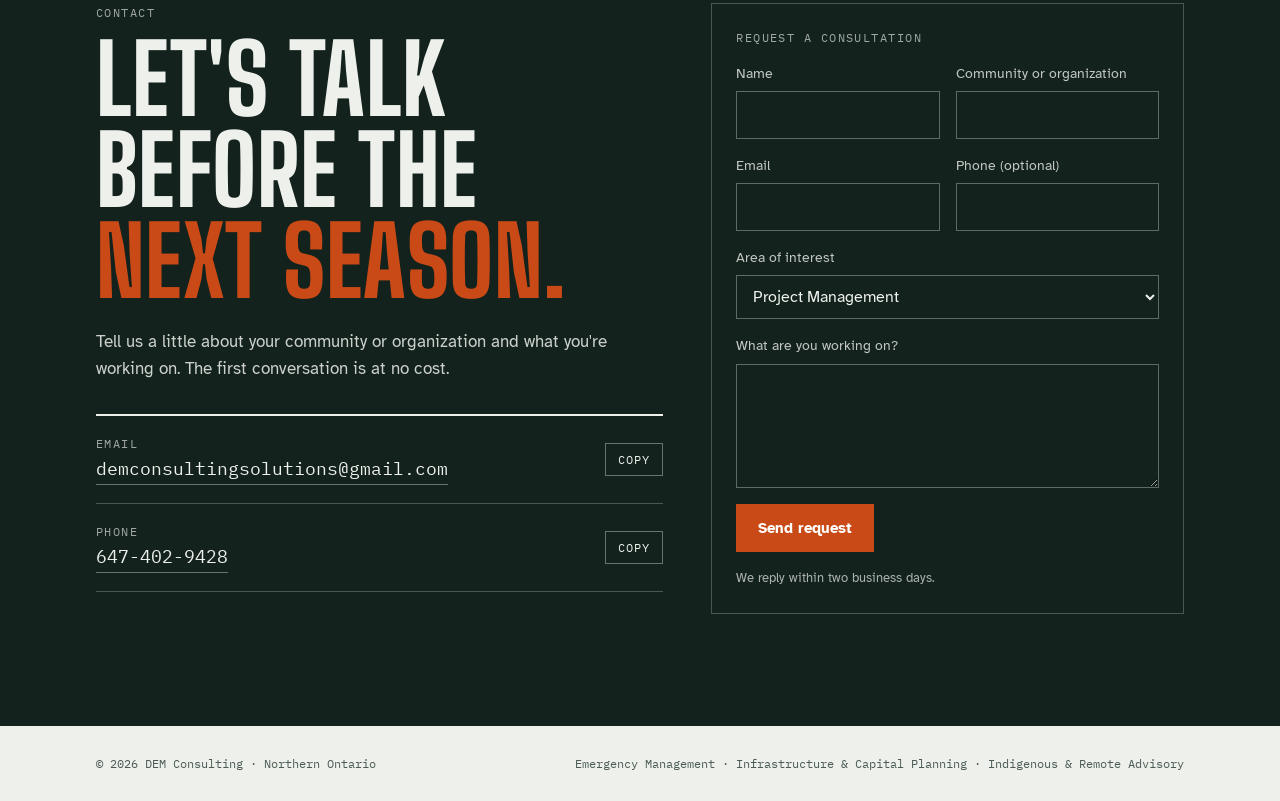
==== commit 7dfc7f8e: "Update consultation form submission process" ====
--- a/index.html
+++ b/index.html
@@ -178,6 +178,11 @@
 .consult [aria-invalid="true"]{border-color:var(--accent)}
 .consult .btn{justify-self:start}
 .form-note{font-size:13px;color:color-mix(in srgb,var(--bg) 70%,transparent)}
+
+.hp{position:absolute;left:-9999px;width:1px;height:1px;overflow:hidden}
+.consult{position:relative}
+.sent-title{text-transform:uppercase;font-size:clamp(32px,4vw,44px)}
+.btn:disabled{opacity:.6;cursor:wait}
 </style>
 <style>body{margin:0}img{max-width:100%}</style>
 </head>
@@ -434,8 +439,9 @@
             </select>
           </label>
           <label for="f-msg">What are you working on?<textarea id="f-msg" name="message" rows="4" required></textarea></label>
-          <button class="btn primary" type="submit">Prepare my request</button>
-          <p class="form-note" id="form-note" role="status">This opens your email app with your request filled in, ready to send.</p>
+          <label class="hp" for="f-bot" aria-hidden="true">Leave this unchecked<input id="f-bot" type="checkbox" name="botcheck" tabindex="-1"></label>
+          <button class="btn primary" type="submit">Send request</button>
+          <p class="form-note" id="form-note" role="status">We reply within two business days.</p>
         </form>
       </div>
     </div>
@@ -530,10 +536,16 @@
 
 <script>
 (function(){
+  // Paste your Web3Forms access key here (from web3forms.com, sent to your email).
+  var ACCESS_KEY = "d6127f9f-7fec-4ba0-91c2-d3a1abafaac2";
+
   var f = document.getElementById('consult-form'); if(!f) return;
   var note = document.getElementById('form-note');
-  f.addEventListener('submit', function(ev){
-    ev.preventDefault();
+  var btn = f.querySelector('button[type="submit"]');
+  var v = function(id){ return document.getElementById(id).value.trim(); };
+  var to = function(){ return document.getElementById('email').textContent.trim(); };
+
+  function valid(){
     var ok = true;
     ['f-name','f-email','f-msg'].forEach(function(id){
       var el = document.getElementById(id);
@@ -541,14 +553,42 @@
       el.setAttribute('aria-invalid', bad ? 'true' : 'false');
       if (bad) ok = false;
     });
-    if (!ok){ note.textContent = 'Please add your name, a valid email address, and a short description of what you are working on.'; return; }
-    var v = function(id){ return document.getElementById(id).value.trim(); };
+    return ok;
+  }
+  function mailtoFallback(subject, body){
+    window.location.href = 'mailto:' + to() + '?subject=' + encodeURIComponent(subject) + '&body=' + encodeURIComponent(body);
+  }
+
+  f.addEventListener('submit', function(ev){
+    ev.preventDefault();
+    if (document.getElementById('f-bot').checked) return;
+    if (!valid()){ note.textContent = 'Please add your name, a valid email address, and a short description of what you are working on.'; return; }
     var org = v('f-org');
     var subject = 'Consultation request' + (org ? ': ' + org : '');
     var body = 'Name: ' + v('f-name') + '\nOrganization: ' + (org || '-') + '\nEmail: ' + v('f-email') + '\nPhone: ' + (v('f-phone') || '-') + '\nArea of interest: ' + v('f-area') + '\n\n' + v('f-msg');
-    var to = document.getElementById('email').textContent.trim();
-    window.location.href = 'mailto:' + to + '?subject=' + encodeURIComponent(subject) + '&body=' + encodeURIComponent(body);
-    note.textContent = 'Your email app should open with the request filled in. If it does not, email ' + to + ' directly.';
+
+    if (!ACCESS_KEY || ACCESS_KEY.indexOf('YOUR_') === 0){ mailtoFallback(subject, body); note.textContent = 'Your email app should open with the request filled in. If it does not, email ' + to() + ' directly.'; return; }
+
+    btn.disabled = true; btn.textContent = 'Sending...'; note.textContent = '';
+    fetch('https://api.web3forms.com/submit', {
+      method: 'POST',
+      headers: { 'Content-Type': 'application/json', 'Accept': 'application/json' },
+      body: JSON.stringify({
+        access_key: ACCESS_KEY,
+        subject: subject,
+        from_name: 'DEM Consulting website',
+        name: v('f-name'), email: v('f-email'), replyto: v('f-email'),
+        organization: org || '-', phone: v('f-phone') || '-',
+        area_of_interest: v('f-area'), message: v('f-msg')
+      })
+    }).then(function(r){ return r.json(); }).then(function(res){
+      if (res && res.success){
+        f.innerHTML = '<p class="eyebrow">Request received</p><h3 class="sent-title">Thank you, ' + v.call(null,'f-name').replace(/[<>&"]/g,'') + '.</h3><p class="form-note">We will reply within two business days. For anything urgent, call 647-402-9428.</p>';
+      } else { throw new Error(res && res.message); }
+    }).catch(function(){
+      btn.disabled = false; btn.textContent = 'Send request';
+      note.textContent = 'Your request could not be sent. Please try again, or email ' + to() + ' directly.';
+    });
   });
 })();
 </script>
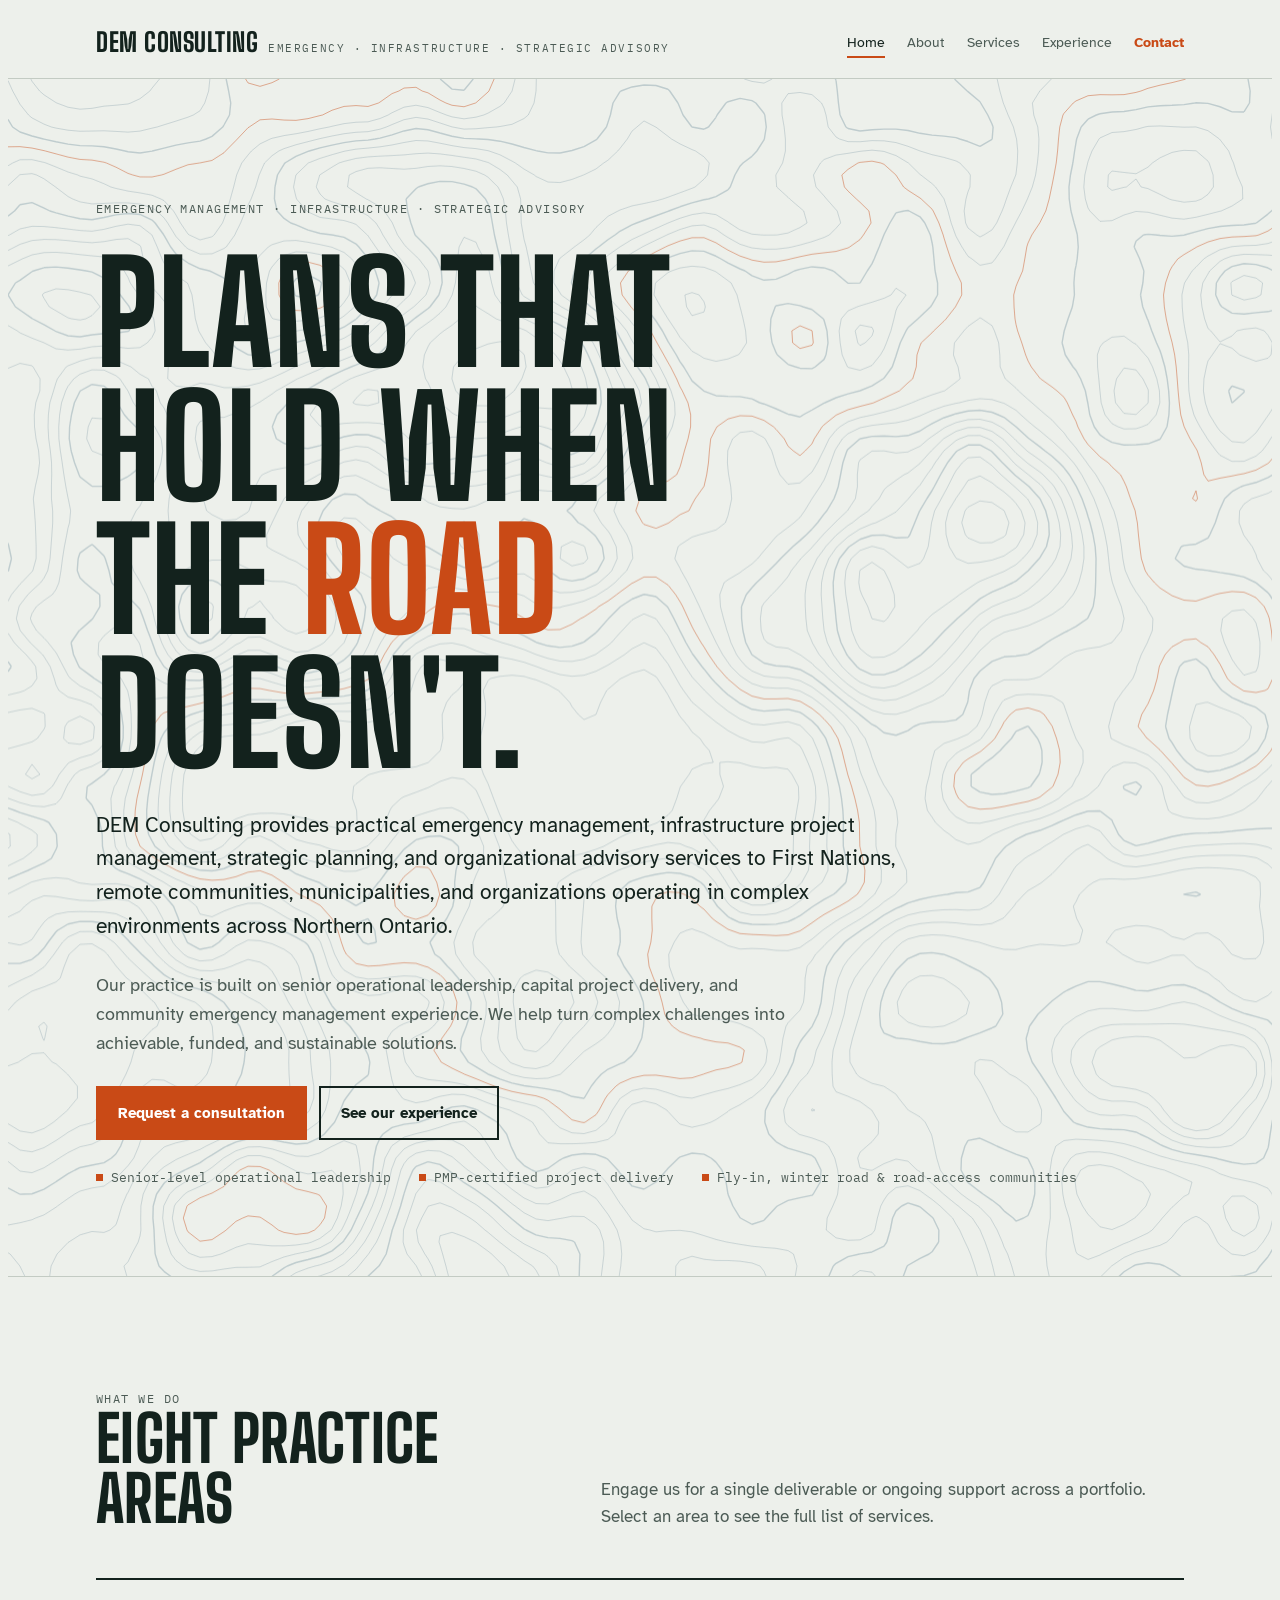
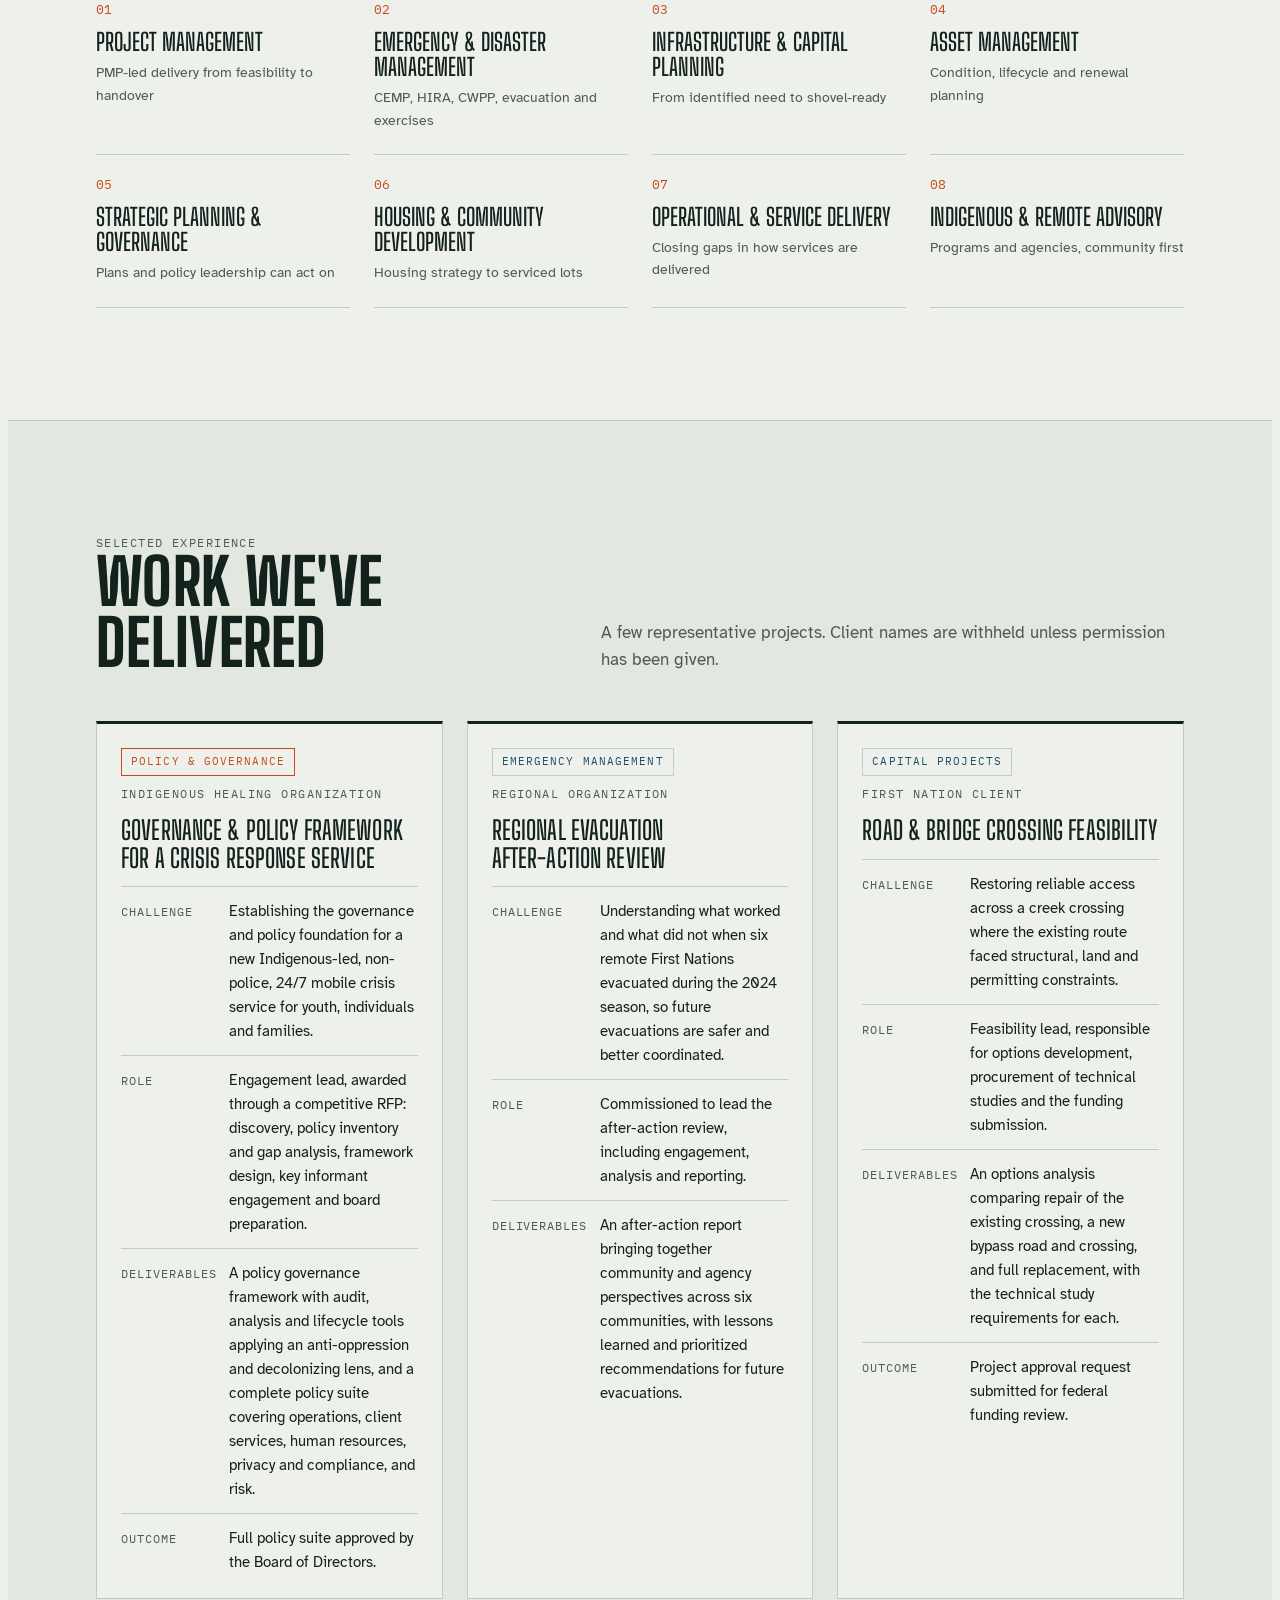
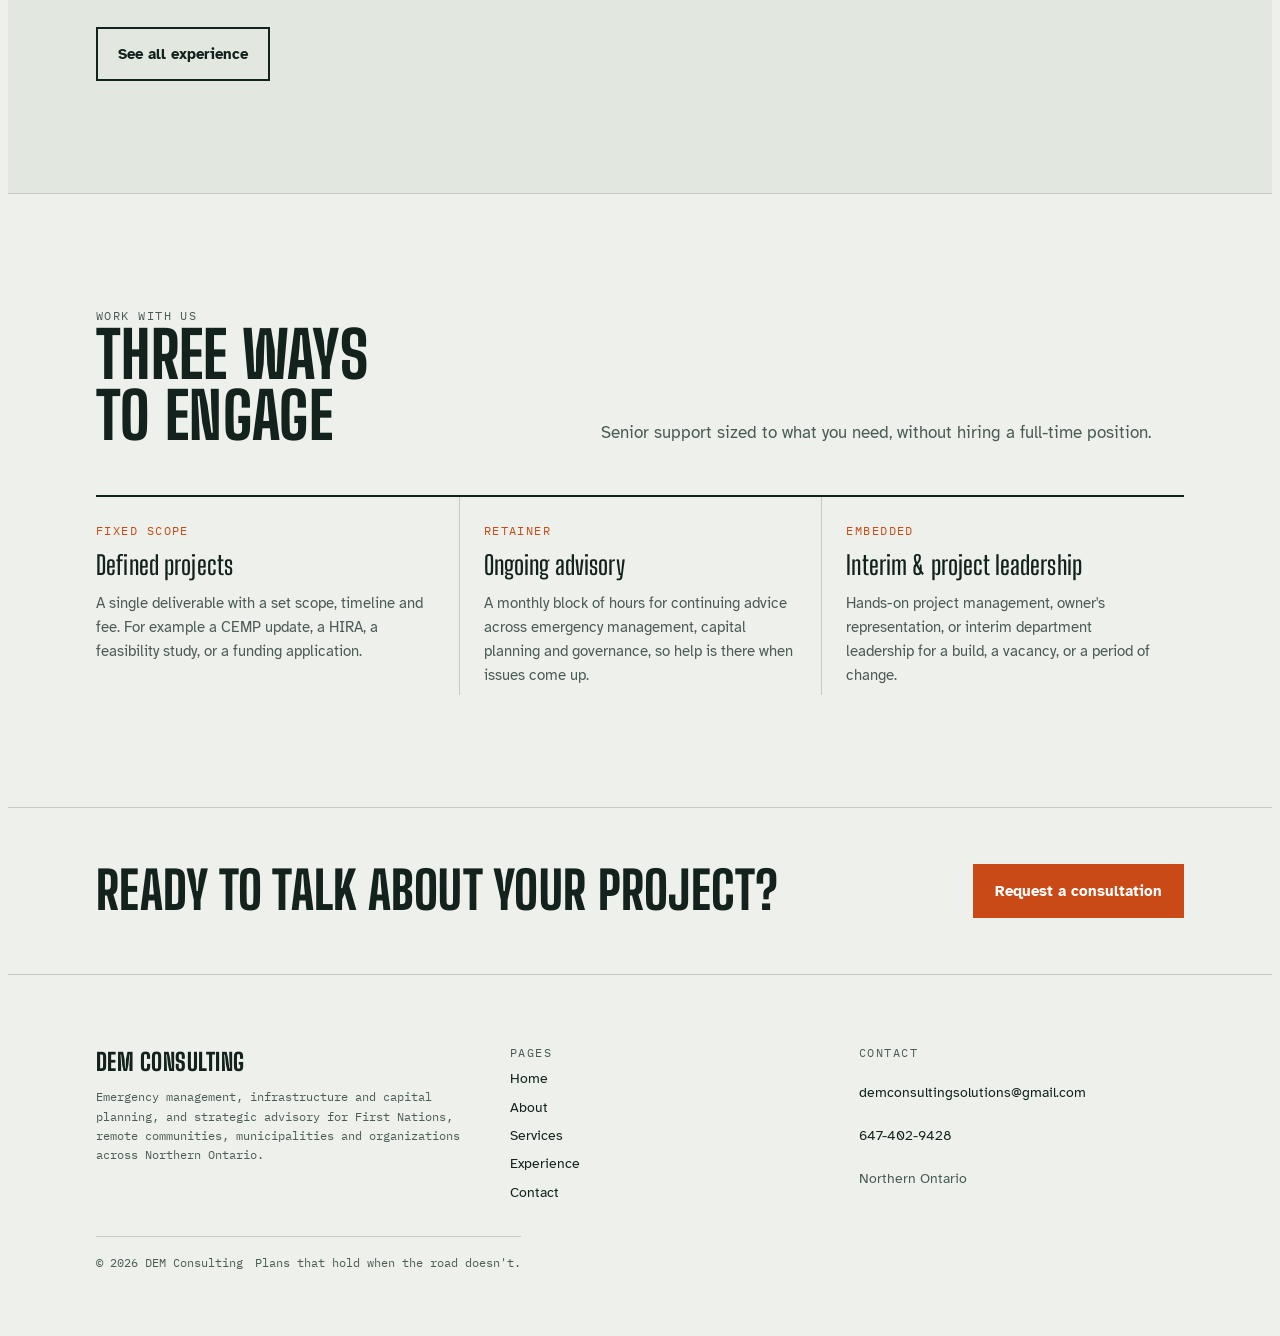
==== commit 7d5130e4: "Add files via upload" ====
--- a/index.html
+++ b/index.html
@@ -3,215 +3,39 @@
 <head>
 <meta charset="utf-8">
 <meta name="viewport" content="width=device-width, initial-scale=1, viewport-fit=cover">
+<title>DEM Consulting</title>
 <meta name="description" content="DEM Consulting: emergency management, infrastructure and capital projects, strategic planning and advisory services for First Nations, remote communities and organizations in Northern Ontario.">
-<title>DEM Consulting</title>
 <link rel="preconnect" href="https://fonts.googleapis.com">
 <link rel="preconnect" href="https://fonts.gstatic.com" crossorigin>
 <link rel="stylesheet" href="https://fonts.googleapis.com/css2?family=Big+Shoulders+Display:wght@600;800&family=Atkinson+Hyperlegible:ital,wght@0,400;0,700;1,400&family=IBM+Plex+Mono:wght@400;500&display=swap">
-<style>
-/* Layout: boreal field guide. Topographic contour hero, ledger-style practice index, phase strip for the EM cycle, plain contact block. */
-:root{
-  --bg:#EDF0EB;
-  --surface:#E2E7E0;
-  --ink:#13221D;
-  --muted:#4C5B55;
-  --line:#C3CBC3;
-  --accent:#C94A16;
-  --lake:#1E4D69;
-  --contour:rgba(30,77,105,.22);
-  --display:"Big Shoulders Display","Arial Narrow",Impact,sans-serif;
-  --body:"Atkinson Hyperlegible",system-ui,-apple-system,"Segoe UI",sans-serif;
-  --mono:"IBM Plex Mono",ui-monospace,Menlo,Consolas,monospace;
-  --wrap:1120px;
-}
-@media (prefers-color-scheme: dark){
-  :root:not([data-theme="light"]){
-    --bg:#0E1713;--surface:#15201B;--ink:#E5ECE6;--muted:#9AA9A2;--line:#27352F;
-    --accent:#F07A40;--lake:#86B7D4;--contour:rgba(134,183,212,.16);color-scheme:dark;
-  }
-}
-:root[data-theme="dark"]{
-  --bg:#0E1713;--surface:#15201B;--ink:#E5ECE6;--muted:#9AA9A2;--line:#27352F;
-  --accent:#F07A40;--lake:#86B7D4;--contour:rgba(134,183,212,.16);color-scheme:dark;
-}
-*{box-sizing:border-box}
-html{scroll-behavior:smooth}
-@media (prefers-reduced-motion: reduce){html{scroll-behavior:auto}}
-body{background:var(--bg);color:var(--ink);font-family:var(--body);font-size:17px;line-height:1.6}
-body::before{content:"";position:fixed;inset:0 0 auto;height:env(safe-area-inset-top,0px);z-index:10;background:var(--bg)}
-a{color:inherit}
-:focus-visible{outline:2px solid var(--accent);outline-offset:3px;border-radius:2px}
-.wrap{max-width:var(--wrap);margin:0 auto;padding-left:max(16px,env(safe-area-inset-left,0px));padding-right:max(16px,env(safe-area-inset-right,0px))}
-.eyebrow{font-family:var(--mono);font-size:12px;letter-spacing:.12em;text-transform:uppercase;color:var(--muted)}
-h1,h2,h3{font-family:var(--display);font-weight:800;line-height:.95;text-wrap:balance;margin:0;letter-spacing:.005em}
-h2{font-size:clamp(40px,6vw,64px);text-transform:uppercase}
-h3{font-size:26px;font-weight:600;line-height:1.05}
-p{margin:0}
-
-/* header */
-.top{position:sticky;top:env(safe-area-inset-top,0px);z-index:9;background:var(--bg);border-bottom:1px solid var(--line)}
-.top .wrap{display:flex;align-items:center;justify-content:space-between;gap:16px;padding-block:14px}
-.brand{display:flex;align-items:baseline;gap:10px;text-decoration:none}
-.brand b{font-family:var(--display);font-weight:800;font-size:26px;letter-spacing:.02em}
-.brand span{font-family:var(--mono);font-size:11px;letter-spacing:.14em;text-transform:uppercase;color:var(--muted)}
-.nav{display:flex;gap:22px;flex-wrap:wrap}
-.nav a{font-size:14px;text-decoration:none;color:var(--muted)}
-.nav a:hover{color:var(--ink)}
-.nav a.cta{color:var(--accent);font-weight:700}
-@media (max-width:720px){.nav a:not(.cta){display:none}.brand span{display:none}}
-
-/* hero */
-.hero{position:relative;overflow:hidden;border-bottom:1px solid var(--line)}
-#topo{position:absolute;inset:0;width:100%;height:100%;display:block}
-.hero .wrap{position:relative;padding-block:clamp(56px,10vw,120px) clamp(48px,7vw,88px);display:grid;gap:28px}
-.hero h1{font-size:clamp(56px,11vw,144px);text-transform:uppercase;max-width:11ch}
-.hero h1 em{font-style:normal;color:var(--accent)}
-.lede{font-size:clamp(18px,2.1vw,21px);max-width:58ch;color:var(--ink)}
-.hero-meta{display:flex;flex-wrap:wrap;gap:10px 28px;font-family:var(--mono);font-size:13px;color:var(--muted)}
-.hero-meta span::before{content:"";display:inline-block;width:7px;height:7px;background:var(--accent);margin-right:8px;transform:translateY(-1px)}
-.actions{display:flex;flex-wrap:wrap;gap:12px}
-.btn{display:inline-flex;align-items:center;gap:8px;padding:13px 20px;font-weight:700;font-size:15px;text-decoration:none;border:2px solid var(--ink);background:transparent;color:var(--ink);cursor:pointer;font-family:var(--body)}
-.btn.primary{background:var(--accent);border-color:var(--accent);color:#fff}
-.btn:hover{transform:translateY(-1px)}
-
-/* sections */
-section{padding-block:clamp(64px,9vw,112px)}
-.sec-head{display:grid;grid-template-columns:minmax(0,1fr) minmax(0,1.3fr);gap:24px 56px;align-items:end;margin-bottom:48px}
-.sec-head p{color:var(--muted);max-width:56ch}
-@media (max-width:820px){.sec-head{grid-template-columns:1fr}}
-
-/* about */
-.about{display:grid;grid-template-columns:minmax(0,1.3fr) minmax(0,1fr);gap:56px;align-items:start}
-.about .prose{display:grid;gap:18px;max-width:62ch}
-.about .prose p:first-child{font-size:21px;line-height:1.5}
-.facts{display:grid;gap:0;border-top:2px solid var(--ink)}
-.fact{display:grid;grid-template-columns:auto minmax(0,1fr);gap:18px;align-items:baseline;padding-block:18px;border-bottom:1px solid var(--line)}
-.fact b{font-family:var(--display);font-weight:800;font-size:44px;line-height:1;font-variant-numeric:tabular-nums;min-width:3.2ch}
-.fact span{color:var(--muted);font-size:15px}
-@media (max-width:820px){.about{grid-template-columns:1fr}}
-
-/* EM cycle */
-.cycle-band{background:var(--surface);border-block:1px solid var(--line)}
-.cycle{display:grid;grid-template-columns:repeat(4,minmax(0,1fr));border-top:2px solid var(--ink)}
-.phase{padding:24px 22px 28px 0;display:grid;gap:12px;align-content:start;position:relative}
-.phase+.phase{padding-left:22px;border-left:1px solid var(--line)}
-.phase .eyebrow{color:var(--lake)}
-.phase ul{margin:0;padding:0;list-style:none;display:grid;gap:6px;font-size:15px;color:var(--muted)}
-.phase li::before{content:"/ ";color:var(--accent);font-family:var(--mono)}
-.cycle-note{margin-top:28px;font-family:var(--mono);font-size:13px;color:var(--muted)}
-@media (max-width:900px){.cycle{grid-template-columns:repeat(2,minmax(0,1fr))}.phase:nth-child(3){padding-left:0;border-left:0}.phase:nth-child(n+3){border-top:1px solid var(--line)}}
-@media (max-width:520px){.cycle{grid-template-columns:1fr}.phase,.phase+.phase{padding-left:0;border-left:0}.phase+.phase{border-top:1px solid var(--line)}}
-
-/* practice index */
-.index{border-top:2px solid var(--ink)}
-.row{display:grid;grid-template-columns:72px minmax(0,1fr) minmax(0,1.5fr);gap:20px 32px;padding-block:28px;border-bottom:1px solid var(--line)}
-.row .code{font-family:var(--mono);font-size:13px;color:var(--accent);padding-top:6px}
-.row h3{text-transform:uppercase}
-.row .blurb{color:var(--muted);font-size:15px;margin-top:8px;max-width:40ch}
-.tags{display:flex;flex-wrap:wrap;gap:8px;align-content:start;margin:0;padding:0;list-style:none}
-.tags li{font-size:14px;padding:5px 11px;border:1px solid var(--line);background:var(--bg);line-height:1.35}
-@media (max-width:820px){.row{grid-template-columns:48px minmax(0,1fr)}.row .tags{grid-column:2}}
-
-/* agencies */
-.agencies{display:flex;flex-wrap:wrap;gap:10px 0;border-block:1px solid var(--line);padding-block:20px;margin-top:56px;font-family:var(--mono);font-size:14px}
-.agencies .label{width:100%;margin-bottom:6px}
-.agencies span.a{padding-right:18px;margin-right:18px;border-right:1px solid var(--line)}
-.agencies span.a:last-child{border-right:0}
-
-/* contact */
-.contact{background:var(--ink);color:var(--bg)}
-.contact .eyebrow{color:color-mix(in srgb,var(--bg) 65%,transparent)}
-.contact-grid{display:grid;grid-template-columns:minmax(0,1.2fr) minmax(0,1fr);gap:48px;align-items:end}
-.contact h2{font-size:clamp(48px,8vw,96px)}
-.contact h2 em{font-style:normal;color:var(--accent)}
-.contact p.sub{margin-top:20px;max-width:48ch;opacity:.85}
-.lines{display:grid;gap:0;border-top:2px solid var(--bg)}
-.line{display:flex;flex-wrap:wrap;align-items:center;justify-content:space-between;gap:10px 16px;padding-block:18px;border-bottom:1px solid color-mix(in srgb,var(--bg) 25%,transparent)}
-.line .val{font-family:var(--mono);font-size:clamp(15px,2vw,18px);user-select:all;word-break:break-all}
-.line .who{display:grid;gap:2px}
-.copy{font-family:var(--mono);font-size:12px;letter-spacing:.08em;text-transform:uppercase;padding:8px 12px;background:transparent;color:var(--bg);border:1px solid color-mix(in srgb,var(--bg) 40%,transparent);cursor:pointer}
-.copy:hover{border-color:var(--accent);color:var(--accent)}
-@media (max-width:820px){.contact-grid{grid-template-columns:1fr}}
-
-footer{padding-block:28px;font-family:var(--mono);font-size:12px;color:var(--muted)}
-footer .wrap{display:flex;flex-wrap:wrap;justify-content:space-between;gap:12px}
-
-/* v2 additions */
-.sub-lede{font-size:clamp(16px,1.7vw,18px);color:var(--muted)}
-.cases{display:grid;grid-template-columns:repeat(2,minmax(0,1fr));gap:24px}
-.case{background:var(--bg);border:1px solid var(--line);border-top:3px solid var(--ink);padding:24px;display:grid;gap:14px;align-content:start;min-width:0}
-.case-top{display:flex;flex-wrap:wrap;align-items:center;justify-content:space-between;gap:8px}
-.chip{font-family:var(--mono);font-size:11px;letter-spacing:.1em;text-transform:uppercase;padding:4px 9px;border:1px solid var(--line);color:var(--lake)}
-.chip.accent{border-color:var(--accent);color:var(--accent)}
-.case h3{text-transform:uppercase}
-.case dl{margin:0;display:grid;gap:12px}
-.case dl div{display:grid;grid-template-columns:96px minmax(0,1fr);gap:12px;border-top:1px solid var(--line);padding-top:12px}
-.case dt{font-family:var(--mono);font-size:12px;letter-spacing:.08em;text-transform:uppercase;color:var(--muted);padding-top:3px}
-.case dd{margin:0;font-size:15px}
-@media (max-width:820px){.cases{grid-template-columns:1fr}}
-@media (max-width:460px){.case dl div{grid-template-columns:1fr;gap:4px}}
-
-.agencies{display:grid;gap:14px}
-.agency-group{display:grid;grid-template-columns:180px minmax(0,1fr);gap:8px 24px;align-items:baseline}
-.agency-group p{display:flex;flex-wrap:wrap;gap:6px 0}
-@media (max-width:640px){.agency-group{grid-template-columns:1fr}}
-
-.models{display:grid;grid-template-columns:repeat(3,minmax(0,1fr));border-top:2px solid var(--ink)}
-.model{padding:24px 24px 8px 0;display:grid;gap:12px;align-content:start}
-.model+.model{padding-left:24px;border-left:1px solid var(--line)}
-.model .eyebrow{color:var(--accent)}
-.model p:last-child{color:var(--muted);font-size:15px}
-@media (max-width:820px){.models{grid-template-columns:1fr}.model,.model+.model{padding-left:0;border-left:0}.model+.model{border-top:1px solid var(--line)}}
-
-.contact-grid{align-items:start}
-.contact .lines{margin-top:32px}
-.line a.val{color:inherit;text-decoration:none;border-bottom:1px solid color-mix(in srgb,var(--bg) 40%,transparent)}
-.line a.val:hover{border-color:var(--accent)}
-.val.plain{user-select:text;word-break:normal}
-.consult{display:grid;gap:16px;padding:24px;border:1px solid color-mix(in srgb,var(--bg) 25%,transparent);min-width:0}
-.field-row{display:grid;grid-template-columns:repeat(2,minmax(0,1fr));gap:16px}
-@media (max-width:520px){.field-row{grid-template-columns:1fr}}
-.consult label{display:grid;gap:6px;font-size:14px;color:color-mix(in srgb,var(--bg) 80%,transparent)}
-.consult input,.consult select,.consult textarea{font:inherit;font-size:16px;color:var(--bg);background:transparent;border:1px solid color-mix(in srgb,var(--bg) 35%,transparent);padding:10px 12px;border-radius:0;width:100%;min-width:0}
-.consult select option{color:var(--ink);background:var(--bg)}
-.consult input:focus,.consult select:focus,.consult textarea:focus{outline:2px solid var(--accent);outline-offset:0;border-color:var(--accent)}
-.consult [aria-invalid="true"]{border-color:var(--accent)}
-.consult .btn{justify-self:start}
-.form-note{font-size:13px;color:color-mix(in srgb,var(--bg) 70%,transparent)}
-
-.hp{position:absolute;left:-9999px;width:1px;height:1px;overflow:hidden}
-.consult{position:relative}
-.sent-title{text-transform:uppercase;font-size:clamp(32px,4vw,44px)}
-.btn:disabled{opacity:.6;cursor:wait}
-</style>
-<style>body{margin:0}img{max-width:100%}</style>
+<link rel="stylesheet" href="styles.css">
 </head>
 <body>
-
 <header class="top">
   <div class="wrap">
-    <a class="brand" href="#home"><b>DEM CONSULTING</b><span>Emergency · Infrastructure · Strategic Advisory</span></a>
-    <nav class="nav" aria-label="Main">
-      <a href="#about">About</a>
-      <a href="#experience">Experience</a>
-      <a href="#services">Services</a>
-      <a href="#engage">Work with us</a>
-      <a class="cta" href="#contact">Request a consultation</a>
+    <a class="brand" href="index.html"><b>DEM CONSULTING</b><span>Emergency · Infrastructure · Strategic Advisory</span></a>
+    <button class="menu-btn" id="menu-btn" type="button" aria-expanded="false" aria-controls="site-nav">Menu</button>
+    <nav class="nav" id="site-nav" aria-label="Main">
+      <a href="index.html" aria-current="page">Home</a>
+      <a href="about.html">About</a>
+      <a href="services.html">Services</a>
+      <a href="experience.html">Experience</a>
+      <a href="contact.html" class="cta">Contact</a>
     </nav>
   </div>
 </header>
 
-<main id="home">
+<main>
   <section class="hero" aria-labelledby="hero-title" style="padding:0">
-    <canvas id="topo" aria-hidden="true"></canvas>
+    <canvas class="topo" aria-hidden="true"></canvas>
     <div class="wrap">
       <p class="eyebrow">Emergency management · Infrastructure · Strategic advisory</p>
       <h1 id="hero-title">Plans that hold when the <em>road</em> doesn't.</h1>
       <p class="lede">DEM Consulting provides practical emergency management, infrastructure project management, strategic planning, and organizational advisory services to First Nations, remote communities, municipalities, and organizations operating in complex environments across Northern Ontario.</p>
       <p class="lede sub-lede">Our practice is built on senior operational leadership, capital project delivery, and community emergency management experience. We help turn complex challenges into achievable, funded, and sustainable solutions.</p>
       <div class="actions">
-        <a class="btn primary" href="#contact">Request a consultation</a>
-        <a class="btn" href="#experience">See our experience</a>
+        <a class="btn primary" href="contact.html">Request a consultation</a>
+        <a class="btn" href="experience.html">See our experience</a>
       </div>
       <div class="hero-meta">
         <span>Senior-level operational leadership</span>
@@ -221,84 +45,33 @@
     </div>
   </section>
 
-  <section id="about" aria-labelledby="about-title">
+  <section aria-labelledby="what-title">
     <div class="wrap">
       <div class="sec-head">
-        <div><p class="eyebrow">About DEM Consulting</p><h2 id="about-title">Experienced leadership. Practical solutions.</h2></div>
-        <p>A Northern Ontario consultancy for emergency management, infrastructure and capital planning, and Indigenous and remote community advisory.</p>
+        <div><p class="eyebrow">What we do</p><h2 id="what-title">Eight practice areas</h2></div>
+        <p>Engage us for a single deliverable or ongoing support across a portfolio. Select an area to see the full list of services.</p>
       </div>
-      <div class="about">
-        <div class="prose">
-          <p>DEM Consulting helps Indigenous and remote communities, municipalities and organizations tackle complex challenges, from building emergency management programs from scratch to delivering capital infrastructure portfolios.</p>
-          <p>Our work is grounded in senior operational experience: overseeing capital construction, community infrastructure, housing development, public works operations and emergency preparedness, supervising staff, and working directly with Chief and Council and community leadership.</p>
-          <p>We have supported regional emergency management and interagency coordination involving Indigenous communities and federal organizations, bringing both strategic planning experience and practical operational knowledge to complex projects.</p>
-          <p>The practice is led by a PMP-certified principal with a Master's degree in Disaster and Emergency Management. We combine evidence-based planning with hands-on delivery and a clear understanding of the funding, governance and operational realities facing Northern and remote communities.</p>
-          <p>DEM Consulting exists to give communities and organizations experienced, flexible professional support without the overhead of a large consulting firm. We show up, we listen, and we deliver solutions that are practical, culturally appropriate and built to last.</p>
-        </div>
-        <div class="facts" role="list">
-          <div class="fact" role="listitem"><b>10+</b><span>years of construction and infrastructure project management experience</span></div>
-          <div class="fact" role="listitem"><b>$15M</b><span>capital portfolios managed as project lead and owner's representative</span></div>
-          <div class="fact" role="listitem"><b>8</b><span>practice areas, from emergency management to housing and asset management</span></div>
-          <div class="fact" role="listitem"><b>PMP</b><span>certified project leadership through the Project Management Institute</span></div>
-          <div class="fact" role="listitem"><b>MDEM</b><span>Master's-level expertise in Disaster and Emergency Management</span></div>
-        </div>
+      <div class="areas">
+        <a class="area" href="services.html#project-management"><span class="code">01</span><b>Project Management</b><span>PMP-led delivery from feasibility to handover</span></a>
+        <a class="area" href="services.html#emergency-management"><span class="code">02</span><b>Emergency &amp; Disaster Management</b><span>CEMP, HIRA, CWPP, evacuation and exercises</span></a>
+        <a class="area" href="services.html#infrastructure"><span class="code">03</span><b>Infrastructure &amp; Capital Planning</b><span>From identified need to shovel-ready</span></a>
+        <a class="area" href="services.html#asset-management"><span class="code">04</span><b>Asset Management</b><span>Condition, lifecycle and renewal planning</span></a>
+        <a class="area" href="services.html#strategy-governance"><span class="code">05</span><b>Strategic Planning &amp; Governance</b><span>Plans and policy leadership can act on</span></a>
+        <a class="area" href="services.html#housing"><span class="code">06</span><b>Housing &amp; Community Development</b><span>Housing strategy to serviced lots</span></a>
+        <a class="area" href="services.html#operations"><span class="code">07</span><b>Operational &amp; Service Delivery</b><span>Closing gaps in how services are delivered</span></a>
+        <a class="area" href="services.html#advisory"><span class="code">08</span><b>Indigenous &amp; Remote Advisory</b><span>Programs and agencies, community first</span></a>
       </div>
     </div>
   </section>
 
-  <section id="experience" class="cycle-band" aria-labelledby="experience-title">
+  <section class="cycle-band" aria-labelledby="featured-title">
     <div class="wrap">
       <div class="sec-head">
-        <div><p class="eyebrow">Selected experience</p><h2 id="experience-title">Work we've delivered</h2></div>
-        <p>Representative project experience across our practice areas. Client names are withheld unless permission has been given.</p>
+        <div><p class="eyebrow">Selected experience</p><h2 id="featured-title">Work we've delivered</h2></div>
+        <p>A few representative projects. Client names are withheld unless permission has been given.</p>
       </div>
-      <div class="cases">
-        <article class="case">
-          <div class="case-top"><span class="chip">Capital projects</span><span class="eyebrow">First Nation client</span></div>
-          <h3>Capital infrastructure &amp; construction management</h3>
-          <dl>
-            <div><dt>Challenge</dt><dd>A growing portfolio of concurrent capital projects to deliver with limited administrative capacity and tight funding timelines.</dd></div>
-            <div><dt>Role</dt><dd>Project lead and owner's representative: procurement, capital budgeting, contractor management and oversight through construction.</dd></div>
-            <div><dt>Deliverables</dt><dd>Delivery of a multi-year capital program spanning transportation infrastructure, community and public works facilities, emergency access and housing, supported by a long-term infrastructure and asset management plan.</dd></div>
-          </dl>
-        </article>
-        <article class="case">
-          <div class="case-top"><span class="chip">Emergency management</span><span class="eyebrow">First Nation client</span></div>
-          <h3>Community emergency management program</h3>
-          <dl>
-            <div><dt>Challenge</dt><dd>Building a community emergency program that works with limited road access and a small response team.</dd></div>
-            <div><dt>Role</dt><dd>Emergency management lead for planning, preparedness and coordination with outside agencies.</dd></div>
-            <div><dt>Deliverables</dt><dd>Hazard and risk assessment, emergency response and evacuation planning, emergency access analysis, and disaster recovery funding submissions.</dd></div>
-          </dl>
-        </article>
-        <article class="case">
-          <div class="case-top"><span class="chip">Advisory</span><span class="eyebrow">Regional organization</span></div>
-          <h3>Regional preparedness &amp; interagency coordination</h3>
-          <dl>
-            <div><dt>Challenge</dt><dd>Connecting coastal First Nations with the federal agencies responsible for marine safety and response.</dd></div>
-            <div><dt>Role</dt><dd>Community engagement and interagency liaison.</dd></div>
-            <div><dt>Deliverables</dt><dd>Structured community engagement and ongoing coordination with federal partners to strengthen marine awareness and regional preparedness.</dd></div>
-          </dl>
-        </article>
-        <article class="case">
-          <div class="case-top"><span class="chip">Strategy &amp; governance</span><span class="eyebrow">First Nation client</span></div>
-          <h3>Strategic planning &amp; policy development</h3>
-          <dl>
-            <div><dt>Challenge</dt><dd>Aligning department priorities, policies and capital needs with direction from Chief and Council.</dd></div>
-            <div><dt>Role</dt><dd>Planning and policy lead, including briefings to Chief and Council.</dd></div>
-            <div><dt>Deliverables</dt><dd>Multi-year departmental strategic planning, service level standards and cost-recovery frameworks, and governance-ready policy for leadership approval.</dd></div>
-          </dl>
-        </article>
-        <article class="case">
-          <div class="case-top"><span class="chip">Housing</span><span class="eyebrow">First Nation client</span></div>
-          <h3>Residential subdivision servicing plan</h3>
-          <dl>
-            <div><dt>Challenge</dt><dd>Planning servicing for new residential lots in a form that meets federal funding requirements.</dd></div>
-            <div><dt>Role</dt><dd>Responsible for the servicing plan and budget.</dd></div>
-            <div><dt>Deliverables</dt><dd>A residential servicing strategy and a funding-aligned capital budget to support a federal funding submission.</dd></div>
-          </dl>
-        </article>
-        <article class="case">
+      <div class="cases three">
+        <article class="case" data-area="policy">
           <div class="case-top"><span class="chip accent">Policy &amp; governance</span><span class="eyebrow">Indigenous healing organization</span></div>
           <h3>Governance &amp; policy framework for a crisis response service</h3>
           <dl>
@@ -308,73 +81,35 @@
             <div><dt>Outcome</dt><dd>Full policy suite approved by the Board of Directors.</dd></div>
           </dl>
         </article>
+        <article class="case" data-area="emergency">
+          <div class="case-top"><span class="chip">Emergency management</span><span class="eyebrow">Regional organization</span></div>
+          <h3>Regional evacuation after-action review</h3>
+          <dl>
+            <div><dt>Challenge</dt><dd>Understanding what worked and what did not when six remote First Nations evacuated during the 2024 season, so future evacuations are safer and better coordinated.</dd></div>
+            <div><dt>Role</dt><dd>Commissioned to lead the after-action review, including engagement, analysis and reporting.</dd></div>
+            <div><dt>Deliverables</dt><dd>An after-action report bringing together community and agency perspectives across six communities, with lessons learned and prioritized recommendations for future evacuations.</dd></div>
+            </dl>
+        </article>
+        <article class="case" data-area="capital">
+          <div class="case-top"><span class="chip">Capital projects</span><span class="eyebrow">First Nation client</span></div>
+          <h3>Road &amp; bridge crossing feasibility</h3>
+          <dl>
+            <div><dt>Challenge</dt><dd>Restoring reliable access across a creek crossing where the existing route faced structural, land and permitting constraints.</dd></div>
+            <div><dt>Role</dt><dd>Feasibility lead, responsible for options development, procurement of technical studies and the funding submission.</dd></div>
+            <div><dt>Deliverables</dt><dd>An options analysis comparing repair of the existing crossing, a new bypass road and crossing, and full replacement, with the technical study requirements for each.</dd></div>
+            <div><dt>Outcome</dt><dd>Project approval request submitted for federal funding review.</dd></div>
+            </dl>
+        </article>
       </div>
+      <div class="see-all"><a class="btn" href="experience.html">See all experience</a></div>
     </div>
   </section>
 
-  <section id="services" aria-labelledby="services-title">
-    <div class="wrap">
-      <div class="sec-head">
-        <div><p class="eyebrow">Services</p><h2 id="services-title">Eight practice areas</h2></div>
-        <p>Specialized consulting for First Nations, remote communities, municipalities, and organizations operating in complex environments. Engage us for a single deliverable or ongoing support across a portfolio.</p>
-      </div>
-
-      <div class="index">
-        <article class="row">
-          <p class="code">01</p>
-          <div><h3>Project Management</h3><p class="blurb">PMP-led delivery from feasibility to handover, with budget and risk kept in view.</p></div>
-          <ul class="tags"><li>PMP-certified project leadership</li><li>Capital portfolio management (projects up to $15M)</li><li>Feasibility studies &amp; business case development</li><li>ISC-compliant project charters</li><li>Procurement strategy &amp; RFP development</li><li>Contractor management &amp; evaluation frameworks</li><li>Owner's representative / project oversight</li><li>Multi-project coordination &amp; scheduling</li><li>Budget oversight &amp; cost control</li><li>Construction coordination &amp; site management</li><li>Risk identification &amp; mitigation planning</li><li>Stakeholder &amp; multi-agency engagement</li></ul>
-        </article>
-        <article class="row">
-          <p class="code">02</p>
-          <div><h3>Emergency &amp; Disaster Management</h3><p class="blurb">Programs, plans and exercises that get a community ready and keep it running.</p></div>
-          <ul class="tags"><li>Community Emergency Management Plans (CEMP)</li><li>Hazard Identification &amp; Risk Assessments (HIRA)</li><li>Evacuation planning</li><li>Community Wildfire Protection Planning (CWPP)</li><li>After-action reviews &amp; lessons learned reports</li><li>Emergency response framework development</li><li>Incident Command System (ICS) integration</li><li>Training, exercises &amp; simulation design</li><li>Business Continuity Planning (BCP)</li><li>Disaster Debris Management Planning (DDMP)</li><li>Climate change adaptation &amp; resilience planning</li></ul>
-        </article>
-        <article class="row">
-          <p class="code">03</p>
-          <div><h3>Infrastructure &amp; Capital Planning</h3><p class="blurb">Deciding what to build, in what order, and how to deliver it.</p></div>
-          <ul class="tags"><li>Capital project planning &amp; prioritization</li><li>Feasibility studies (roads, bridges, community infrastructure)</li><li>Project charters &amp; business cases (ISC-compliant)</li><li>Infrastructure lifecycle planning</li><li>Owner's representative / project oversight</li><li>Procurement strategy &amp; RFP development</li><li>Construction coordination</li><li>Contractor evaluation frameworks</li></ul>
-        </article>
-        <article class="row">
-          <p class="code">04</p>
-          <div><h3>Asset Management</h3><p class="blurb">Know what you own, what condition it's in, and when it needs replacing.</p></div>
-          <ul class="tags"><li>Full Asset Management Plans (AMP)</li><li>Asset inventory development &amp; data structuring</li><li>Lifecycle costing &amp; replacement forecasting</li><li>Risk-based asset prioritization</li><li>Level of Service (LOS) development</li><li>GIS-linked asset mapping</li><li>Governance frameworks for asset management systems</li><li>Federal compliance alignment</li></ul>
-        </article>
-        <article class="row">
-          <p class="code">05</p>
-          <div><h3>Strategic Planning &amp; Governance</h3><p class="blurb">Plans and policies that leadership and administration can act on together.</p></div>
-          <ul class="tags"><li>Comprehensive Community Planning (CCP) support</li><li>Departmental &amp; organizational strategic plans</li><li>Governance structure alignment (Chief &amp; Council + Administration)</li><li>Policy development (infrastructure, emergency management, housing)</li><li>Band Council Resolution (BCR) development &amp; advisory</li><li>Funding strategy &amp; long-term capital planning</li></ul>
-        </article>
-        <article class="row">
-          <p class="code">06</p>
-          <div><h3>Housing &amp; Community Development</h3><p class="blurb">From housing strategy to serviced lots and new community facilities.</p></div>
-          <ul class="tags"><li>Housing strategy development (incl. rent-to-own models)</li><li>Program design &amp; policy development</li><li>Funding applications (ISC, CMHC, FedNor, provincial)</li><li>Environmental Assessment (EA) screening support</li><li>Subdivision &amp; servicing planning (incl. microsubdivisions)</li><li>Community facility planning (education &amp; wellness centres)</li></ul>
-        </article>
-        <article class="row">
-          <p class="code">07</p>
-          <div><h3>Operational &amp; Service Delivery Improvement</h3><p class="blurb">Finding the gaps in how services are delivered and closing them.</p></div>
-          <ul class="tags"><li>Service delivery reviews &amp; gap analyses</li><li>Organizational assessments</li><li>SOP &amp; operational framework development</li><li>Public Works &amp; infrastructure operations optimization</li><li>Risk &amp; liability frameworks for remote operations</li></ul>
-        </article>
-        <article class="row">
-          <p class="code">08</p>
-          <div><h3>Indigenous &amp; Remote Community Advisory</h3><p class="blurb">Navigating programs and agencies with the community's priorities at the centre.</p></div>
-          <ul class="tags"><li>First Nations governance &amp; program delivery alignment</li><li>Stakeholder engagement &amp; facilitation</li><li>Federal program navigation (ISC, CMHC, FedNor)</li><li>Multi-agency coordination (Coast Guard, EMO, ECCC, DFO, Transport Canada)</li><li>Community-based planning grounded in local context</li></ul>
-        </article>
-      </div>
-
-      <div class="agencies">
-        <p class="eyebrow label">Experience navigating programs and working with government agencies</p>
-        <div class="agency-group"><span class="eyebrow">Funding programs</span><p><span class="a">ISC</span><span class="a">CMHC</span><span class="a">FedNor</span><span class="a">Provincial programs</span></p></div>
-        <div class="agency-group"><span class="eyebrow">Agency coordination</span><p><span class="a">Emergency Management Ontario</span><span class="a">Canadian Coast Guard</span><span class="a">DFO</span><span class="a">Transport Canada</span><span class="a">ECCC</span></p></div>
-      </div>
-    </div>
-  </section>
-
-  <section id="engage" class="cycle-band" aria-labelledby="engage-title">
+  <section aria-labelledby="engage-title">
     <div class="wrap">
       <div class="sec-head">
         <div><p class="eyebrow">Work with us</p><h2 id="engage-title">Three ways to engage</h2></div>
-        <p>Senior support sized to what you need. Particularly useful for communities with limited administrative capacity, or organizations that need experienced help without hiring a full-time position.</p>
+        <p>Senior support sized to what you need, without hiring a full-time position.</p>
       </div>
       <div class="models">
         <article class="model">
@@ -396,202 +131,24 @@
     </div>
   </section>
 
-  <section id="contact" class="contact" aria-labelledby="contact-title">
+  <section class="cta-band" aria-label="Request a consultation">
     <div class="wrap">
-      <div class="contact-grid">
-        <div>
-          <p class="eyebrow">Contact</p>
-          <h2 id="contact-title" style="margin-top:12px">Let's talk before the <em>next season.</em></h2>
-          <p class="sub">Tell us a little about your community or organization and what you're working on. The first conversation is at no cost.</p>
-          <div class="lines">
-            <div class="line">
-              <div class="who"><span class="eyebrow">Email</span><a class="val" id="email" href="mailto:demconsultingsolutions@gmail.com">demconsultingsolutions@gmail.com</a></div>
-              <button class="copy" type="button" id="copy-email" data-target="email">Copy</button>
-            </div>
-            <div class="line">
-              <div class="who"><span class="eyebrow">Phone</span><a class="val" id="phone" href="tel:+16474029428">647-402-9428</a></div>
-              <button class="copy" type="button" id="copy-phone" data-target="phone">Copy</button>
-            </div>
-          </div>
-        </div>
-
-        <form class="consult" id="consult-form" novalidate>
-          <p class="eyebrow">Request a consultation</p>
-          <div class="field-row">
-            <label for="f-name">Name<input id="f-name" name="name" type="text" autocomplete="name" required></label>
-            <label for="f-org">Community or organization<input id="f-org" name="org" type="text" autocomplete="organization"></label>
-          </div>
-          <div class="field-row">
-            <label for="f-email">Email<input id="f-email" name="email" type="email" autocomplete="email" required></label>
-            <label for="f-phone">Phone (optional)<input id="f-phone" name="phone" type="tel" autocomplete="tel"></label>
-          </div>
-          <label for="f-area">Area of interest
-            <select id="f-area" name="area">
-              <option>Project Management</option>
-              <option>Emergency &amp; Disaster Management</option>
-              <option>Infrastructure &amp; Capital Planning</option>
-              <option>Asset Management</option>
-              <option>Strategic Planning &amp; Governance</option>
-              <option>Housing &amp; Community Development</option>
-              <option>Operational &amp; Service Delivery Improvement</option>
-              <option>Indigenous &amp; Remote Community Advisory</option>
-              <option>Not sure yet</option>
-            </select>
-          </label>
-          <label for="f-msg">What are you working on?<textarea id="f-msg" name="message" rows="4" required></textarea></label>
-          <label class="hp" for="f-bot" aria-hidden="true">Leave this unchecked<input id="f-bot" type="checkbox" name="botcheck" tabindex="-1"></label>
-          <button class="btn primary" type="submit">Send request</button>
-          <p class="form-note" id="form-note" role="status">We reply within two business days.</p>
-        </form>
-      </div>
+      <h2>Ready to talk about your project?</h2>
+      <a class="btn primary" href="contact.html">Request a consultation</a>
     </div>
   </section>
 </main>
 
 <footer>
   <div class="wrap">
-    <span>© 2026 DEM Consulting · Northern Ontario</span>
-    <span>Emergency Management · Infrastructure &amp; Capital Planning · Indigenous &amp; Remote Advisory</span>
+    <div class="foot-grid">
+      <div><b>DEM CONSULTING</b><p>Emergency management, infrastructure and capital planning, and strategic advisory for First Nations, remote communities, municipalities and organizations across Northern Ontario.</p></div>
+      <nav class="foot-nav" aria-label="Footer"><span class="eyebrow">Pages</span><a href="index.html">Home</a><a href="about.html">About</a><a href="services.html">Services</a><a href="experience.html">Experience</a><a href="contact.html">Contact</a></nav>
+      <div class="foot-contact"><span class="eyebrow">Contact</span><a href="mailto:demconsultingsolutions@gmail.com">demconsultingsolutions@gmail.com</a><a href="tel:+16474029428">647-402-9428</a><span>Northern Ontario</span></div>
+    </div>
+    <div class="foot-base"><span>© 2026 DEM Consulting</span><span>Plans that hold when the road doesn't.</span></div>
   </div>
 </footer>
-
-<script>
-(function(){
-  // Copy buttons
-  document.querySelectorAll('.copy').forEach(function(btn){
-    btn.addEventListener('click', function(){
-      var el = document.getElementById(btn.dataset.target);
-      var text = el.textContent.trim();
-      var done = function(){ btn.textContent = 'Copied'; setTimeout(function(){ btn.textContent = 'Copy'; }, 1600); };
-      var fallback = function(){
-        var r = document.createRange(); r.selectNodeContents(el);
-        var s = window.getSelection(); s.removeAllRanges(); s.addRange(r);
-        btn.textContent = 'Selected';
-        setTimeout(function(){ btn.textContent = 'Copy'; }, 1600);
-      };
-      try {
-        if (navigator.clipboard && navigator.clipboard.writeText) navigator.clipboard.writeText(text).then(done, fallback);
-        else fallback();
-      } catch(e){ fallback(); }
-    });
-  });
-
-  // Topographic contours (value noise + marching squares)
-  var cv = document.getElementById('topo'); if(!cv) return;
-  var ctx = cv.getContext('2d');
-  var seed = 7;
-  function rnd(){ seed = (seed * 16807) % 2147483647; return (seed - 1) / 2147483646; }
-  var G = 64, grid = [];
-  for (var i=0;i<G*G;i++) grid.push(rnd());
-  function sm(t){ return t*t*(3-2*t); }
-  function vn(x,y){
-    var xi=Math.floor(x), yi=Math.floor(y), xf=x-xi, yf=y-yi;
-    function g(a,b){ return grid[((a%G+G)%G)+((b%G+G)%G)*G]; }
-    var u=sm(xf), v=sm(yf);
-    var a=g(xi,yi)+(g(xi+1,yi)-g(xi,yi))*u;
-    var b=g(xi,yi+1)+(g(xi+1,yi+1)-g(xi,yi+1))*u;
-    return a+(b-a)*v;
-  }
-  function field(x,y){ return vn(x,y)*0.6 + vn(x*2.1+5,y*2.1+9)*0.28 + vn(x*4.3+11,y*4.3+3)*0.12; }
-
-  function draw(){
-    var w = cv.clientWidth, h = cv.clientHeight; if(!w||!h) return;
-    var dpr = Math.min(window.devicePixelRatio||1, 2);
-    cv.width = w*dpr; cv.height = h*dpr; ctx.setTransform(dpr,0,0,dpr,0,0);
-    ctx.clearRect(0,0,w,h);
-    var cs = getComputedStyle(document.documentElement);
-    var line = cs.getPropertyValue('--contour').trim() || 'rgba(30,77,105,.2)';
-    var acc = cs.getPropertyValue('--accent').trim() || '#C94A16';
-    var step = 12, cols = Math.ceil(w/step)+1, rows = Math.ceil(h/step)+1, sc = 0.0042;
-    var vals = new Float32Array(cols*rows);
-    for (var y=0;y<rows;y++) for (var x=0;x<cols;x++) vals[x+y*cols] = field(x*step*sc+2, y*step*sc+1);
-    var levels = 16;
-    for (var L=1; L<levels; L++){
-      var t = 0.18 + L*(0.62/levels);
-      ctx.beginPath();
-      ctx.strokeStyle = (L===11) ? acc : line;
-      ctx.lineWidth = (L%4===0) ? 1.4 : 0.8;
-      ctx.globalAlpha = (L===11) ? 0.55 : 1;
-      for (var y2=0;y2<rows-1;y2++) for (var x2=0;x2<cols-1;x2++){
-        var a=vals[x2+y2*cols], b=vals[x2+1+y2*cols], c=vals[x2+1+(y2+1)*cols], d=vals[x2+(y2+1)*cols];
-        var idx=(a>t?8:0)|(b>t?4:0)|(c>t?2:0)|(d>t?1:0);
-        if(idx===0||idx===15) continue;
-        var X=x2*step, Y=y2*step;
-        function lp(p,q){ return (t-p)/((q-p)||1e-6); }
-        var top=[X+step*lp(a,b),Y], right=[X+step,Y+step*lp(b,c)], bot=[X+step*lp(d,c),Y+step], left=[X,Y+step*lp(a,d)];
-        var segs={1:[[left,bot]],2:[[bot,right]],3:[[left,right]],4:[[top,right]],5:[[left,top],[bot,right]],6:[[top,bot]],7:[[left,top]],8:[[left,top]],9:[[top,bot]],10:[[left,bot],[top,right]],11:[[top,right]],12:[[left,right]],13:[[bot,right]],14:[[left,bot]]}[idx];
-        for (var s=0;s<segs.length;s++){ ctx.moveTo(segs[s][0][0],segs[s][0][1]); ctx.lineTo(segs[s][1][0],segs[s][1][1]); }
-      }
-      ctx.stroke();
-    }
-    ctx.globalAlpha = 1;
-  }
-  var rt; window.addEventListener('resize', function(){ clearTimeout(rt); rt=setTimeout(draw,120); });
-  try { window.matchMedia('(prefers-color-scheme: dark)').addEventListener('change', draw); } catch(e){}
-  new MutationObserver(draw).observe(document.documentElement,{attributes:true,attributeFilter:['data-theme']});
-  draw();
-  if (document.fonts && document.fonts.ready) document.fonts.ready.then(draw);
-})();
-</script>
-
-<script>
-(function(){
-  // Paste your Web3Forms access key here (from web3forms.com, sent to your email).
-  var ACCESS_KEY = "d6127f9f-7fec-4ba0-91c2-d3a1abafaac2";
-
-  var f = document.getElementById('consult-form'); if(!f) return;
-  var note = document.getElementById('form-note');
-  var btn = f.querySelector('button[type="submit"]');
-  var v = function(id){ return document.getElementById(id).value.trim(); };
-  var to = function(){ return document.getElementById('email').textContent.trim(); };
-
-  function valid(){
-    var ok = true;
-    ['f-name','f-email','f-msg'].forEach(function(id){
-      var el = document.getElementById(id);
-      var bad = !el.value.trim() || (el.type === 'email' && !/^[^\s@]+@[^\s@]+\.[^\s@]+$/.test(el.value.trim()));
-      el.setAttribute('aria-invalid', bad ? 'true' : 'false');
-      if (bad) ok = false;
-    });
-    return ok;
-  }
-  function mailtoFallback(subject, body){
-    window.location.href = 'mailto:' + to() + '?subject=' + encodeURIComponent(subject) + '&body=' + encodeURIComponent(body);
-  }
-
-  f.addEventListener('submit', function(ev){
-    ev.preventDefault();
-    if (document.getElementById('f-bot').checked) return;
-    if (!valid()){ note.textContent = 'Please add your name, a valid email address, and a short description of what you are working on.'; return; }
-    var org = v('f-org');
-    var subject = 'Consultation request' + (org ? ': ' + org : '');
-    var body = 'Name: ' + v('f-name') + '\nOrganization: ' + (org || '-') + '\nEmail: ' + v('f-email') + '\nPhone: ' + (v('f-phone') || '-') + '\nArea of interest: ' + v('f-area') + '\n\n' + v('f-msg');
-
-    if (!ACCESS_KEY || ACCESS_KEY.indexOf('YOUR_') === 0){ mailtoFallback(subject, body); note.textContent = 'Your email app should open with the request filled in. If it does not, email ' + to() + ' directly.'; return; }
-
-    btn.disabled = true; btn.textContent = 'Sending...'; note.textContent = '';
-    fetch('https://api.web3forms.com/submit', {
-      method: 'POST',
-      headers: { 'Content-Type': 'application/json', 'Accept': 'application/json' },
-      body: JSON.stringify({
-        access_key: ACCESS_KEY,
-        subject: subject,
-        from_name: 'DEM Consulting website',
-        name: v('f-name'), email: v('f-email'), replyto: v('f-email'),
-        organization: org || '-', phone: v('f-phone') || '-',
-        area_of_interest: v('f-area'), message: v('f-msg')
-      })
-    }).then(function(r){ return r.json(); }).then(function(res){
-      if (res && res.success){
-        f.innerHTML = '<p class="eyebrow">Request received</p><h3 class="sent-title">Thank you, ' + v.call(null,'f-name').replace(/[<>&"]/g,'') + '.</h3><p class="form-note">We will reply within two business days. For anything urgent, call 647-402-9428.</p>';
-      } else { throw new Error(res && res.message); }
-    }).catch(function(){
-      btn.disabled = false; btn.textContent = 'Send request';
-      note.textContent = 'Your request could not be sent. Please try again, or email ' + to() + ' directly.';
-    });
-  });
-})();
-</script>
-
+<script src="site.js"></script>
 </body>
 </html>
--- a/styles.css
+++ b/styles.css
@@ -0,0 +1,230 @@
+/* Layout: boreal field guide. Topographic contour hero, ledger-style practice index, phase strip for the EM cycle, plain contact block. */
+:root{
+  --bg:#EDF0EB;
+  --surface:#E2E7E0;
+  --ink:#13221D;
+  --muted:#4C5B55;
+  --line:#C3CBC3;
+  --accent:#C94A16;
+  --lake:#1E4D69;
+  --contour:rgba(30,77,105,.22);
+  --display:"Big Shoulders Display","Arial Narrow",Impact,sans-serif;
+  --body:"Atkinson Hyperlegible",system-ui,-apple-system,"Segoe UI",sans-serif;
+  --mono:"IBM Plex Mono",ui-monospace,Menlo,Consolas,monospace;
+  --wrap:1120px;
+}
+@media (prefers-color-scheme: dark){
+  :root:not([data-theme="light"]){
+    --bg:#0E1713;--surface:#15201B;--ink:#E5ECE6;--muted:#9AA9A2;--line:#27352F;
+    --accent:#F07A40;--lake:#86B7D4;--contour:rgba(134,183,212,.16);color-scheme:dark;
+  }
+}
+:root[data-theme="dark"]{
+  --bg:#0E1713;--surface:#15201B;--ink:#E5ECE6;--muted:#9AA9A2;--line:#27352F;
+  --accent:#F07A40;--lake:#86B7D4;--contour:rgba(134,183,212,.16);color-scheme:dark;
+}
+*{box-sizing:border-box}
+html{scroll-behavior:smooth}
+@media (prefers-reduced-motion: reduce){html{scroll-behavior:auto}}
+body{background:var(--bg);color:var(--ink);font-family:var(--body);font-size:17px;line-height:1.6}
+body::before{content:"";position:fixed;inset:0 0 auto;height:env(safe-area-inset-top,0px);z-index:10;background:var(--bg)}
+a{color:inherit}
+:focus-visible{outline:2px solid var(--accent);outline-offset:3px;border-radius:2px}
+.wrap{max-width:var(--wrap);margin:0 auto;padding-left:max(16px,env(safe-area-inset-left,0px));padding-right:max(16px,env(safe-area-inset-right,0px))}
+.eyebrow{font-family:var(--mono);font-size:12px;letter-spacing:.12em;text-transform:uppercase;color:var(--muted)}
+h1,h2,h3{font-family:var(--display);font-weight:800;line-height:.95;text-wrap:balance;margin:0;letter-spacing:.005em}
+h2{font-size:clamp(40px,6vw,64px);text-transform:uppercase}
+h3{font-size:26px;font-weight:600;line-height:1.05}
+p{margin:0}
+
+/* header */
+.top{position:sticky;top:env(safe-area-inset-top,0px);z-index:9;background:var(--bg);border-bottom:1px solid var(--line)}
+.top .wrap{display:flex;align-items:center;justify-content:space-between;gap:16px;padding-block:14px}
+.brand{display:flex;align-items:baseline;gap:10px;text-decoration:none}
+.brand b{font-family:var(--display);font-weight:800;font-size:26px;letter-spacing:.02em}
+.brand span{font-family:var(--mono);font-size:11px;letter-spacing:.14em;text-transform:uppercase;color:var(--muted)}
+.nav{display:flex;gap:22px;flex-wrap:wrap}
+.nav a{font-size:14px;text-decoration:none;color:var(--muted)}
+.nav a:hover{color:var(--ink)}
+.nav a.cta{color:var(--accent);font-weight:700}
+
+
+/* hero */
+.hero{position:relative;overflow:hidden;border-bottom:1px solid var(--line)}
+.topo{position:absolute;inset:0;width:100%;height:100%;display:block}
+.hero .wrap{position:relative;padding-block:clamp(56px,10vw,120px) clamp(48px,7vw,88px);display:grid;gap:28px}
+.hero h1{font-size:clamp(56px,11vw,144px);text-transform:uppercase;max-width:11ch}
+.hero h1 em{font-style:normal;color:var(--accent)}
+.lede{font-size:clamp(18px,2.1vw,21px);max-width:58ch;color:var(--ink)}
+.hero-meta{display:flex;flex-wrap:wrap;gap:10px 28px;font-family:var(--mono);font-size:13px;color:var(--muted)}
+.hero-meta span::before{content:"";display:inline-block;width:7px;height:7px;background:var(--accent);margin-right:8px;transform:translateY(-1px)}
+.actions{display:flex;flex-wrap:wrap;gap:12px}
+.btn{display:inline-flex;align-items:center;gap:8px;padding:13px 20px;font-weight:700;font-size:15px;text-decoration:none;border:2px solid var(--ink);background:transparent;color:var(--ink);cursor:pointer;font-family:var(--body)}
+.btn.primary{background:var(--accent);border-color:var(--accent);color:#fff}
+.btn:hover{transform:translateY(-1px)}
+
+/* sections */
+section{padding-block:clamp(64px,9vw,112px)}
+.sec-head{display:grid;grid-template-columns:minmax(0,1fr) minmax(0,1.3fr);gap:24px 56px;align-items:end;margin-bottom:48px}
+.sec-head p{color:var(--muted);max-width:56ch}
+@media (max-width:820px){.sec-head{grid-template-columns:1fr}}
+
+/* about */
+.about{display:grid;grid-template-columns:minmax(0,1.3fr) minmax(0,1fr);gap:56px;align-items:start}
+.about .prose{display:grid;gap:18px;max-width:62ch}
+.about .prose p:first-child{font-size:21px;line-height:1.5}
+.facts{display:grid;gap:0;border-top:2px solid var(--ink)}
+.fact{display:grid;grid-template-columns:auto minmax(0,1fr);gap:18px;align-items:baseline;padding-block:18px;border-bottom:1px solid var(--line)}
+.fact b{font-family:var(--display);font-weight:800;font-size:44px;line-height:1;font-variant-numeric:tabular-nums;min-width:3.2ch}
+.fact span{color:var(--muted);font-size:15px}
+@media (max-width:820px){.about{grid-template-columns:1fr}}
+
+/* EM cycle */
+.cycle-band{background:var(--surface);border-block:1px solid var(--line)}
+.cycle{display:grid;grid-template-columns:repeat(4,minmax(0,1fr));border-top:2px solid var(--ink)}
+.phase{padding:24px 22px 28px 0;display:grid;gap:12px;align-content:start;position:relative}
+.phase+.phase{padding-left:22px;border-left:1px solid var(--line)}
+.phase .eyebrow{color:var(--lake)}
+.phase ul{margin:0;padding:0;list-style:none;display:grid;gap:6px;font-size:15px;color:var(--muted)}
+.phase li::before{content:"/ ";color:var(--accent);font-family:var(--mono)}
+.cycle-note{margin-top:28px;font-family:var(--mono);font-size:13px;color:var(--muted)}
+@media (max-width:900px){.cycle{grid-template-columns:repeat(2,minmax(0,1fr))}.phase:nth-child(3){padding-left:0;border-left:0}.phase:nth-child(n+3){border-top:1px solid var(--line)}}
+@media (max-width:520px){.cycle{grid-template-columns:1fr}.phase,.phase+.phase{padding-left:0;border-left:0}.phase+.phase{border-top:1px solid var(--line)}}
+
+/* practice index */
+.index{border-top:2px solid var(--ink)}
+.row{display:grid;grid-template-columns:72px minmax(0,1fr) minmax(0,1.5fr);gap:20px 32px;padding-block:28px;border-bottom:1px solid var(--line)}
+.row .code{font-family:var(--mono);font-size:13px;color:var(--accent);padding-top:6px}
+.row h3{text-transform:uppercase}
+.row .blurb{color:var(--muted);font-size:15px;margin-top:8px;max-width:40ch}
+.tags{display:flex;flex-wrap:wrap;gap:8px;align-content:start;margin:0;padding:0;list-style:none}
+.tags li{font-size:14px;padding:5px 11px;border:1px solid var(--line);background:var(--bg);line-height:1.35}
+@media (max-width:820px){.row{grid-template-columns:48px minmax(0,1fr)}.row .tags{grid-column:2}}
+
+/* agencies */
+.agencies{display:flex;flex-wrap:wrap;gap:10px 0;border-block:1px solid var(--line);padding-block:20px;margin-top:56px;font-family:var(--mono);font-size:14px}
+.agencies .label{width:100%;margin-bottom:6px}
+.agencies span.a{padding-right:18px;margin-right:18px;border-right:1px solid var(--line)}
+.agencies span.a:last-child{border-right:0}
+
+/* contact */
+.contact{background:var(--ink);color:var(--bg)}
+.contact .eyebrow{color:color-mix(in srgb,var(--bg) 65%,transparent)}
+.contact-grid{display:grid;grid-template-columns:minmax(0,1.2fr) minmax(0,1fr);gap:48px;align-items:end}
+.contact h2{font-size:clamp(48px,8vw,96px)}
+.contact h2 em{font-style:normal;color:var(--accent)}
+.contact p.sub{margin-top:20px;max-width:48ch;opacity:.85}
+.lines{display:grid;gap:0;border-top:2px solid var(--bg)}
+.line{display:flex;flex-wrap:wrap;align-items:center;justify-content:space-between;gap:10px 16px;padding-block:18px;border-bottom:1px solid color-mix(in srgb,var(--bg) 25%,transparent)}
+.line .val{font-family:var(--mono);font-size:clamp(15px,2vw,18px);user-select:all;word-break:break-all}
+.line .who{display:grid;gap:2px}
+.copy{font-family:var(--mono);font-size:12px;letter-spacing:.08em;text-transform:uppercase;padding:8px 12px;background:transparent;color:var(--bg);border:1px solid color-mix(in srgb,var(--bg) 40%,transparent);cursor:pointer}
+.copy:hover{border-color:var(--accent);color:var(--accent)}
+@media (max-width:820px){.contact-grid{grid-template-columns:1fr}}
+
+footer{padding-block:28px;font-family:var(--mono);font-size:12px;color:var(--muted)}
+footer .wrap{display:flex;flex-wrap:wrap;justify-content:space-between;gap:12px}
+
+/* v2 additions */
+.sub-lede{font-size:clamp(16px,1.7vw,18px);color:var(--muted)}
+.cases{display:grid;grid-template-columns:repeat(2,minmax(0,1fr));gap:24px}
+.case{background:var(--bg);border:1px solid var(--line);border-top:3px solid var(--ink);padding:24px;display:grid;gap:14px;align-content:start;min-width:0}
+.case-top{display:flex;flex-wrap:wrap;align-items:center;justify-content:space-between;gap:8px}
+.chip{font-family:var(--mono);font-size:11px;letter-spacing:.1em;text-transform:uppercase;padding:4px 9px;border:1px solid var(--line);color:var(--lake)}
+.chip.accent{border-color:var(--accent);color:var(--accent)}
+.case h3{text-transform:uppercase}
+.case dl{margin:0;display:grid;gap:12px}
+.case dl div{display:grid;grid-template-columns:96px minmax(0,1fr);gap:12px;border-top:1px solid var(--line);padding-top:12px}
+.case dt{font-family:var(--mono);font-size:12px;letter-spacing:.08em;text-transform:uppercase;color:var(--muted);padding-top:3px}
+.case dd{margin:0;font-size:15px}
+@media (max-width:820px){.cases{grid-template-columns:1fr}}
+@media (max-width:460px){.case dl div{grid-template-columns:1fr;gap:4px}}
+
+.agencies{display:grid;gap:14px}
+.agency-group{display:grid;grid-template-columns:180px minmax(0,1fr);gap:8px 24px;align-items:baseline}
+.agency-group p{display:flex;flex-wrap:wrap;gap:6px 0}
+@media (max-width:640px){.agency-group{grid-template-columns:1fr}}
+
+.models{display:grid;grid-template-columns:repeat(3,minmax(0,1fr));border-top:2px solid var(--ink)}
+.model{padding:24px 24px 8px 0;display:grid;gap:12px;align-content:start}
+.model+.model{padding-left:24px;border-left:1px solid var(--line)}
+.model .eyebrow{color:var(--accent)}
+.model p:last-child{color:var(--muted);font-size:15px}
+@media (max-width:820px){.models{grid-template-columns:1fr}.model,.model+.model{padding-left:0;border-left:0}.model+.model{border-top:1px solid var(--line)}}
+
+.contact-grid{align-items:start}
+.contact .lines{margin-top:32px}
+.line a.val{color:inherit;text-decoration:none;border-bottom:1px solid color-mix(in srgb,var(--bg) 40%,transparent)}
+.line a.val:hover{border-color:var(--accent)}
+.val.plain{user-select:text;word-break:normal}
+.consult{display:grid;gap:16px;padding:24px;border:1px solid color-mix(in srgb,var(--bg) 25%,transparent);min-width:0}
+.field-row{display:grid;grid-template-columns:repeat(2,minmax(0,1fr));gap:16px}
+@media (max-width:520px){.field-row{grid-template-columns:1fr}}
+.consult label{display:grid;gap:6px;font-size:14px;color:color-mix(in srgb,var(--bg) 80%,transparent)}
+.consult input,.consult select,.consult textarea{font:inherit;font-size:16px;color:var(--bg);background:transparent;border:1px solid color-mix(in srgb,var(--bg) 35%,transparent);padding:10px 12px;border-radius:0;width:100%;min-width:0}
+.consult select option{color:var(--ink);background:var(--bg)}
+.consult input:focus,.consult select:focus,.consult textarea:focus{outline:2px solid var(--accent);outline-offset:0;border-color:var(--accent)}
+.consult [aria-invalid="true"]{border-color:var(--accent)}
+.consult .btn{justify-self:start}
+.form-note{font-size:13px;color:color-mix(in srgb,var(--bg) 70%,transparent)}
+
+.hp{position:absolute;left:-9999px;width:1px;height:1px;overflow:hidden}
+.consult{position:relative}
+.sent-title{text-transform:uppercase;font-size:clamp(32px,4vw,44px)}
+.btn:disabled{opacity:.6;cursor:wait}
+.more-cases{margin-top:24px}
+.more-wrap{margin-top:28px}
+
+/* multi-page additions */
+[hidden]{display:none!important}
+.nav{align-items:center}
+.nav a{padding-block:4px}
+.nav a[aria-current="page"]{color:var(--ink);box-shadow:inset 0 -2px 0 var(--accent)}
+.nav a.cta[aria-current="page"]{color:var(--accent)}
+.menu-btn{display:none;font-family:var(--mono);font-size:12px;letter-spacing:.1em;text-transform:uppercase;padding:9px 12px;border:1px solid var(--line);background:transparent;color:var(--ink);cursor:pointer}
+@media (max-width:760px){
+  .menu-btn{display:inline-block}
+  .brand span{display:none}
+  .top .wrap{flex-wrap:wrap}
+  .nav{display:none;width:100%;flex-direction:column;align-items:stretch;gap:0;padding-top:6px}
+  .nav.open{display:flex}
+  .nav a{padding-block:13px;border-top:1px solid var(--line);font-size:16px}
+  .nav a[aria-current="page"]{box-shadow:none;color:var(--accent)}
+}
+.page-hero .wrap{padding-block:clamp(48px,7vw,88px) clamp(40px,5vw,64px);gap:20px}
+.page-hero h1{font-size:clamp(48px,8vw,104px);max-width:14ch}
+.areas{display:grid;grid-template-columns:repeat(4,minmax(0,1fr));column-gap:24px;border-top:2px solid var(--ink)}
+.area{display:grid;gap:8px;align-content:start;padding-block:20px 22px;border-bottom:1px solid var(--line);text-decoration:none;min-width:0}
+.area .code{font-family:var(--mono);font-size:13px;color:var(--accent)}
+.area b{font-family:var(--display);font-size:24px;font-weight:600;text-transform:uppercase;line-height:1.05}
+.area span:last-child{font-size:14px;color:var(--muted)}
+.area:hover b{color:var(--accent)}
+@media (max-width:900px){.areas{grid-template-columns:repeat(2,minmax(0,1fr))}}
+@media (max-width:480px){.areas{grid-template-columns:1fr}}
+.cases.three{grid-template-columns:repeat(3,minmax(0,1fr))}
+@media (max-width:1000px){.cases.three{grid-template-columns:1fr}}
+.see-all{margin-top:28px}
+.row{scroll-margin-top:96px}
+.filters{display:flex;flex-wrap:wrap;align-items:center;gap:8px;margin-bottom:28px}
+.filter{font-family:var(--body);font-size:14px;padding:8px 14px;border:1px solid var(--line);background:var(--bg);color:var(--ink);cursor:pointer}
+.filter:hover{border-color:var(--ink)}
+.filter[aria-pressed="true"]{background:var(--ink);color:var(--bg);border-color:var(--ink)}
+.filter-count{font-family:var(--mono);font-size:13px;color:var(--muted);margin-left:8px}
+.cta-band{border-top:1px solid var(--line);padding-block:0}
+.cta-band .wrap{display:flex;flex-wrap:wrap;align-items:center;justify-content:space-between;gap:20px;padding-block:56px}
+.cta-band h2{font-size:clamp(32px,5vw,52px)}
+.agencies{margin-top:0}
+footer{border-top:1px solid var(--line)}
+.foot-grid{display:grid;grid-template-columns:minmax(0,1.2fr) minmax(0,1fr) minmax(0,1fr);gap:24px;padding-block:40px 20px}
+.foot-grid b{font-family:var(--display);font-weight:800;font-size:24px;letter-spacing:.02em;color:var(--ink)}
+.foot-grid p{margin-top:6px}
+.foot-nav{display:grid;gap:6px}
+.foot-nav a,.foot-contact a{text-decoration:none;color:var(--ink);font-family:var(--body);font-size:14px}
+.foot-nav a:hover,.foot-contact a:hover{color:var(--accent)}
+.foot-contact{display:grid;gap:6px;font-family:var(--body);font-size:14px}
+.foot-base{display:flex;flex-wrap:wrap;justify-content:space-between;gap:12px;padding-block:16px 28px;border-top:1px solid var(--line)}
+@media (max-width:720px){.foot-grid{grid-template-columns:1fr}}
+.cycle.readiness{grid-template-columns:repeat(5,minmax(0,1fr))}
+.stage-text{font-size:15px;color:var(--muted)}
+@media (max-width:1000px){.cycle.readiness{grid-template-columns:1fr}.cycle.readiness .phase,.cycle.readiness .phase+.phase{padding-left:0;border-left:0}.cycle.readiness .phase+.phase{border-top:1px solid var(--line)}}
+#project-readiness{scroll-margin-top:72px}
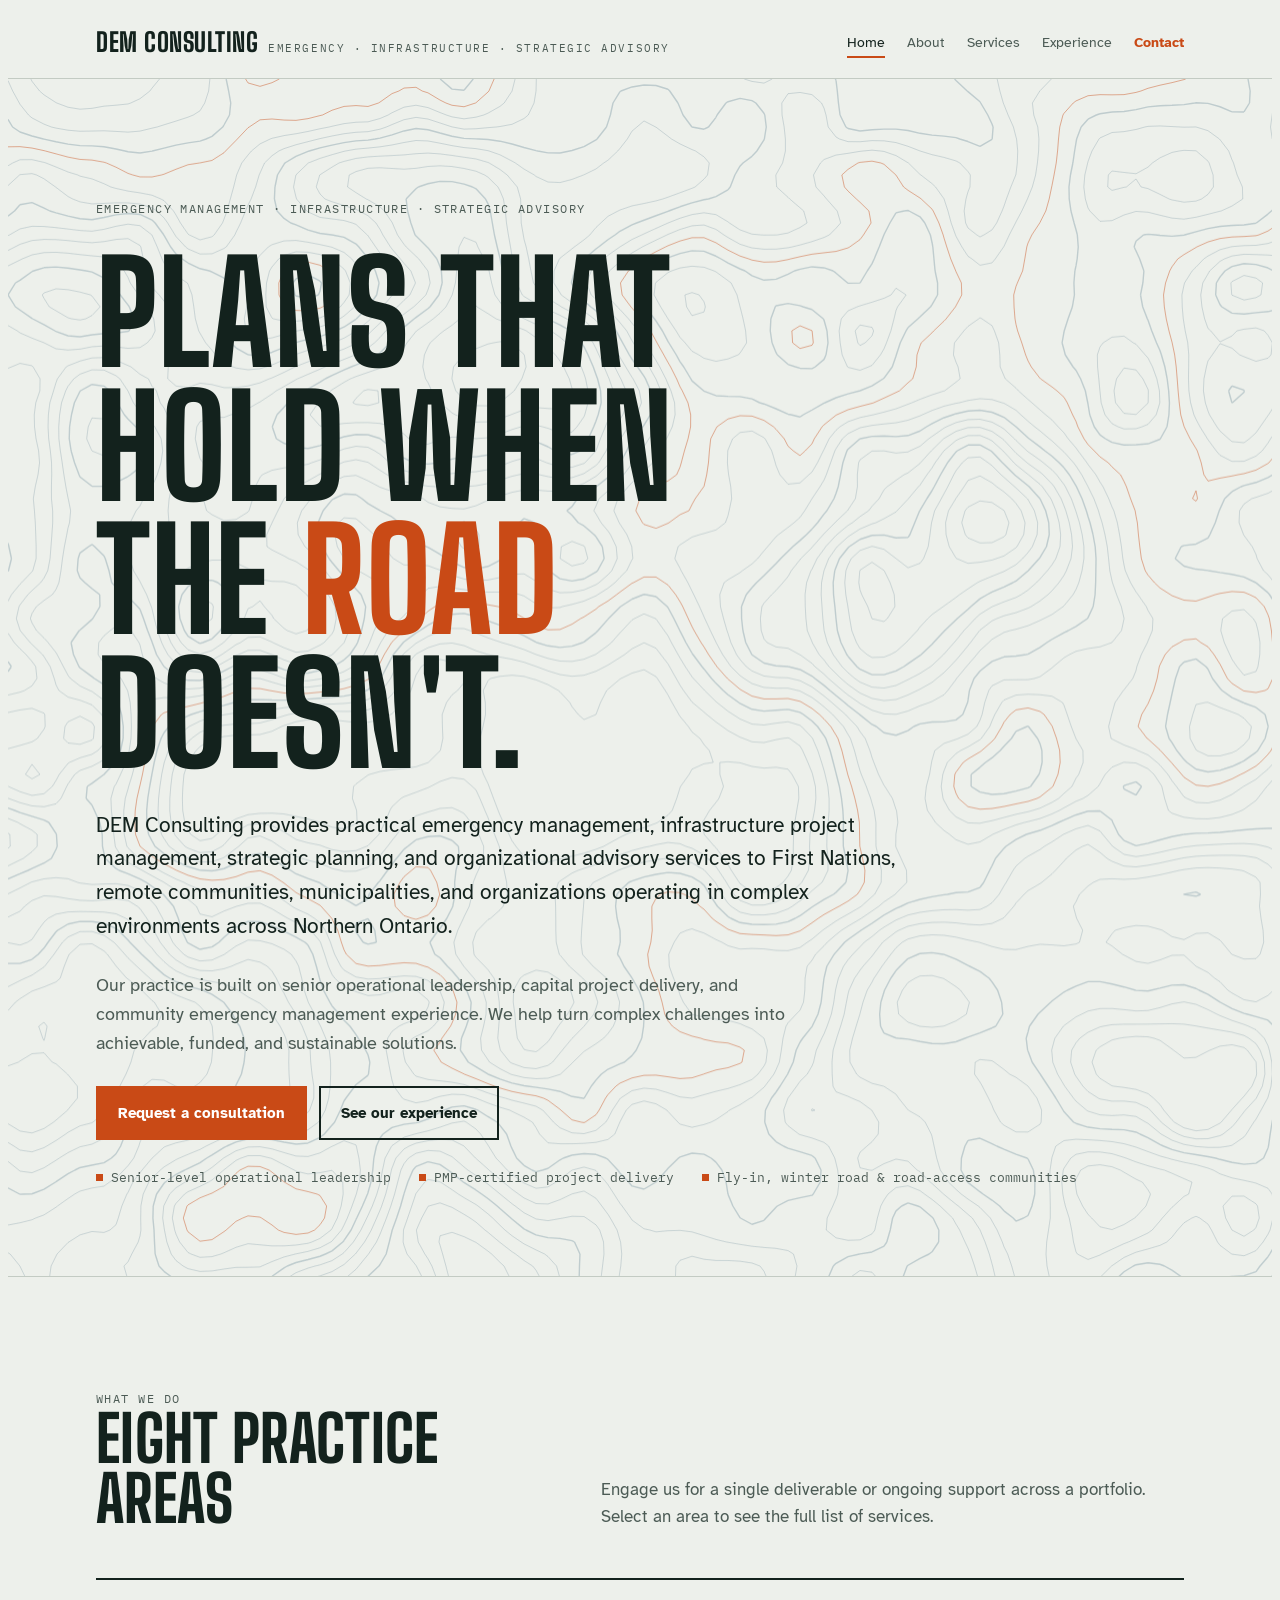
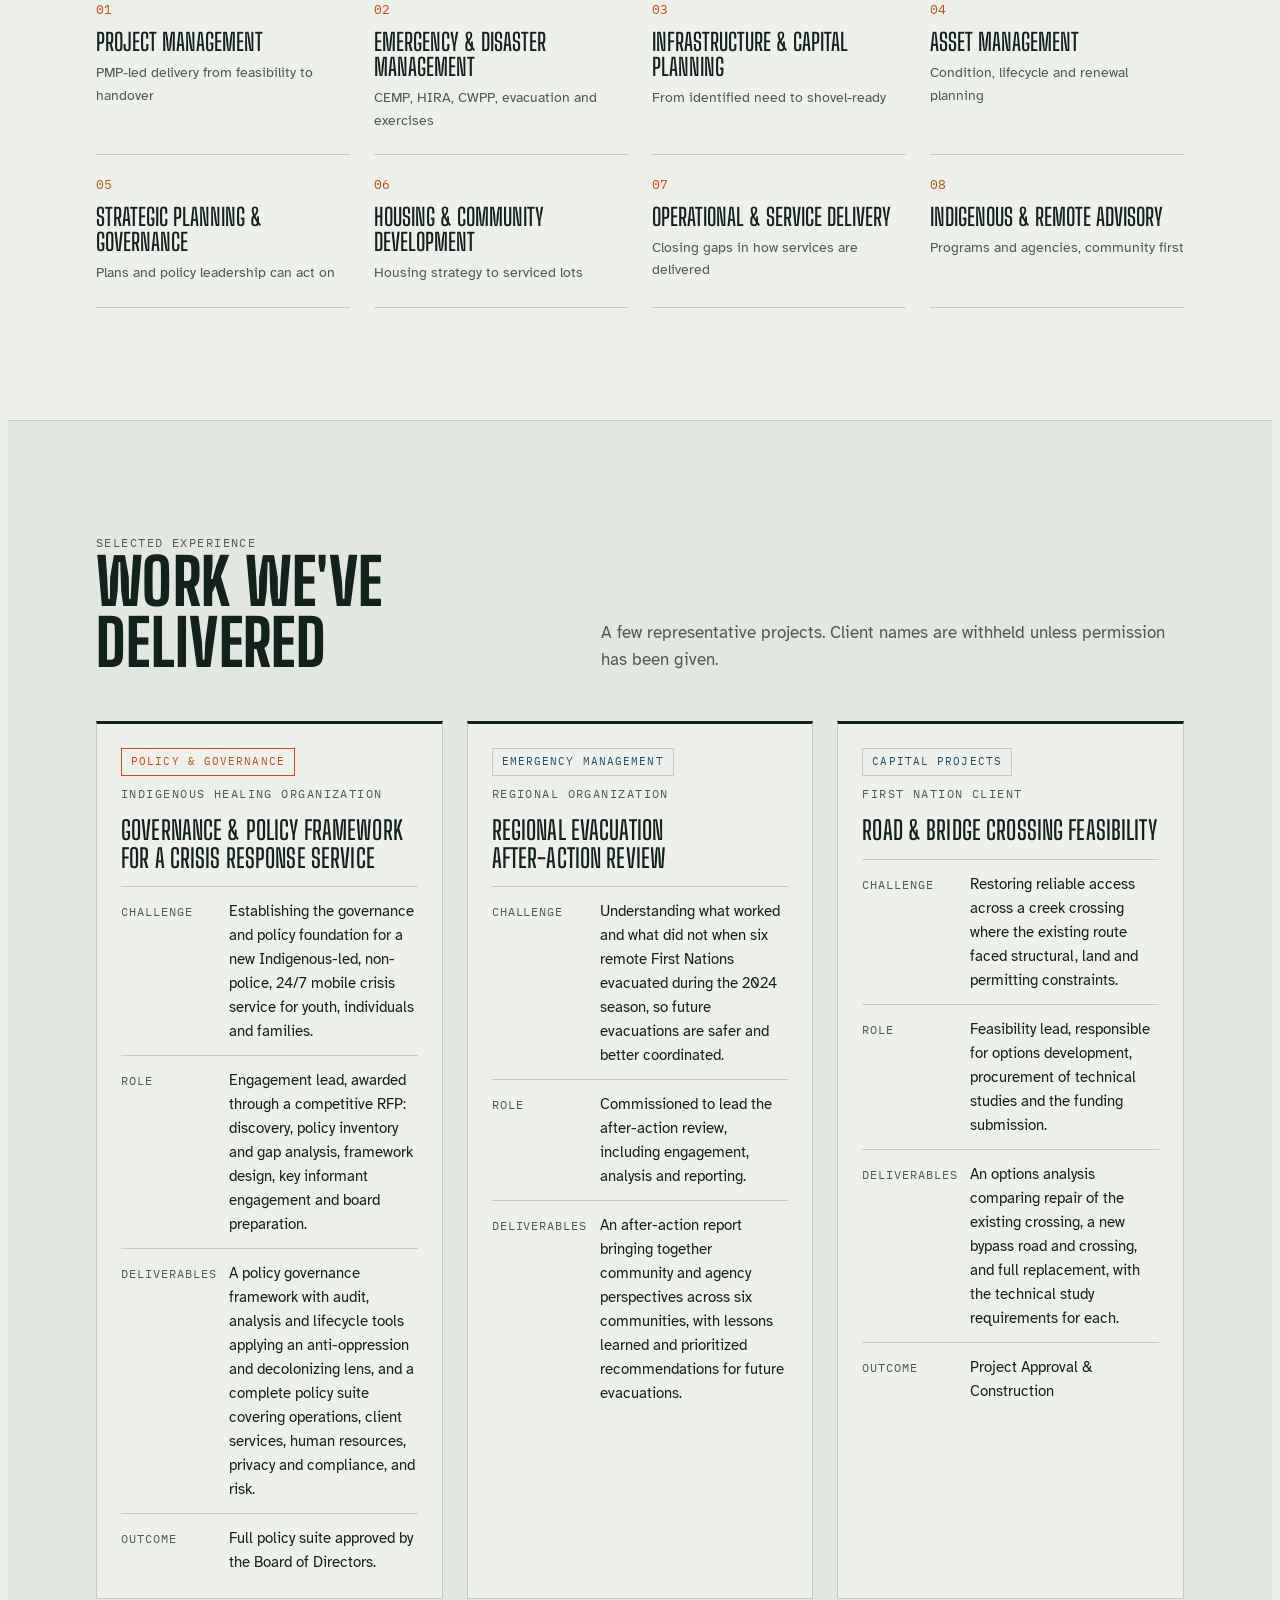
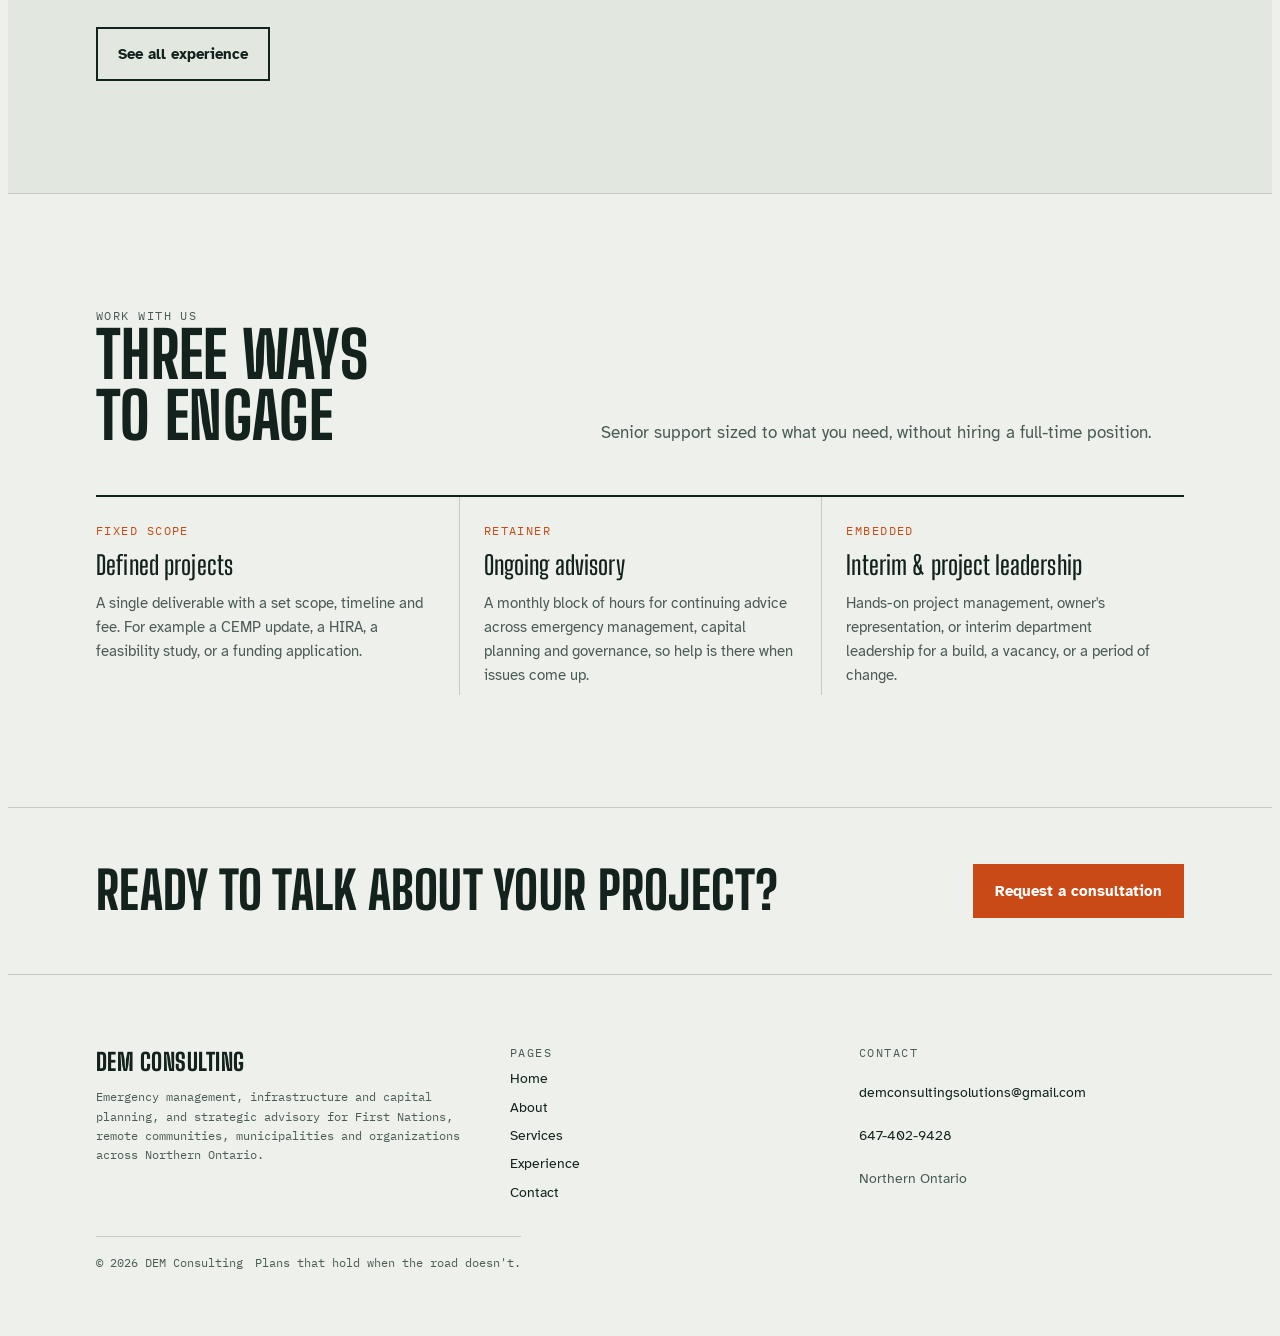
==== commit e096b086: "Update project outcome description in index.html" ====
--- a/index.html
+++ b/index.html
@@ -97,7 +97,7 @@
             <div><dt>Challenge</dt><dd>Restoring reliable access across a creek crossing where the existing route faced structural, land and permitting constraints.</dd></div>
             <div><dt>Role</dt><dd>Feasibility lead, responsible for options development, procurement of technical studies and the funding submission.</dd></div>
             <div><dt>Deliverables</dt><dd>An options analysis comparing repair of the existing crossing, a new bypass road and crossing, and full replacement, with the technical study requirements for each.</dd></div>
-            <div><dt>Outcome</dt><dd>Project approval request submitted for federal funding review.</dd></div>
+            <div><dt>Outcome</dt><dd>Project Approval & Construction</dd></div>
             </dl>
         </article>
       </div>
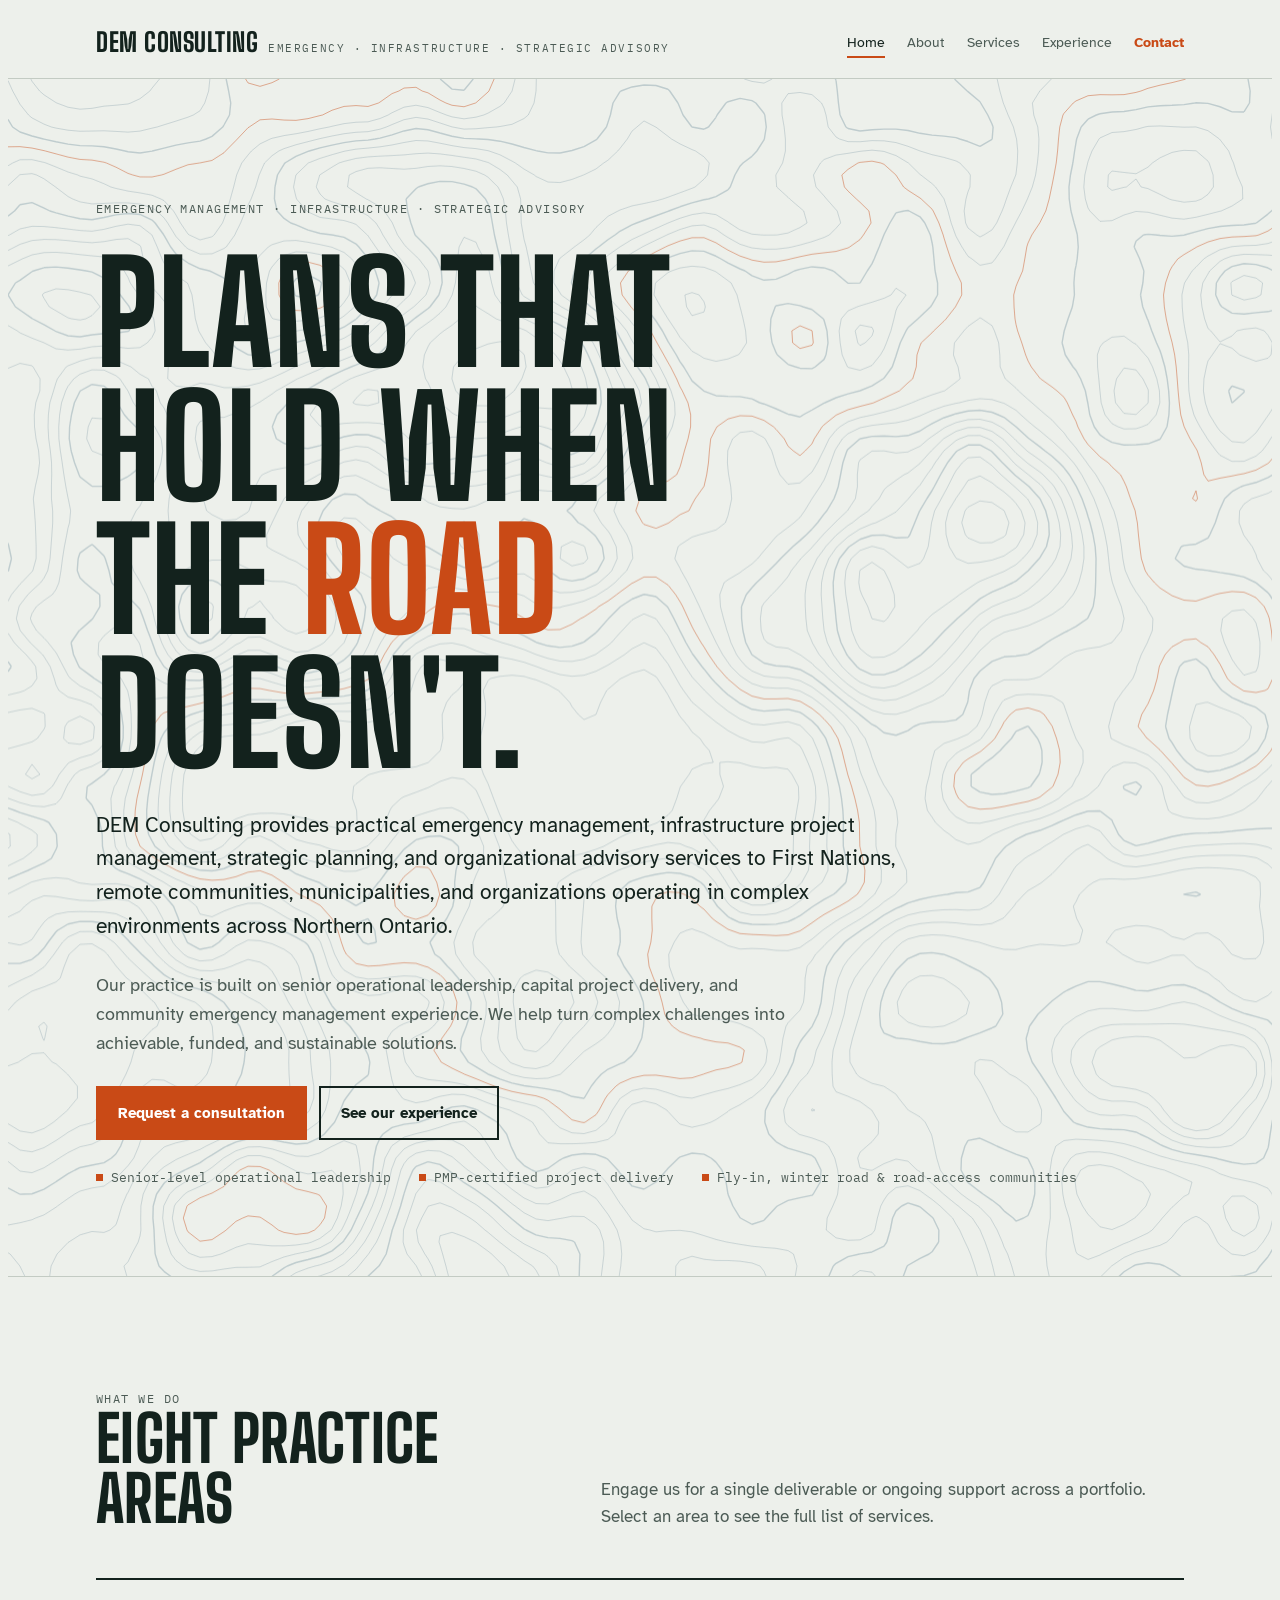
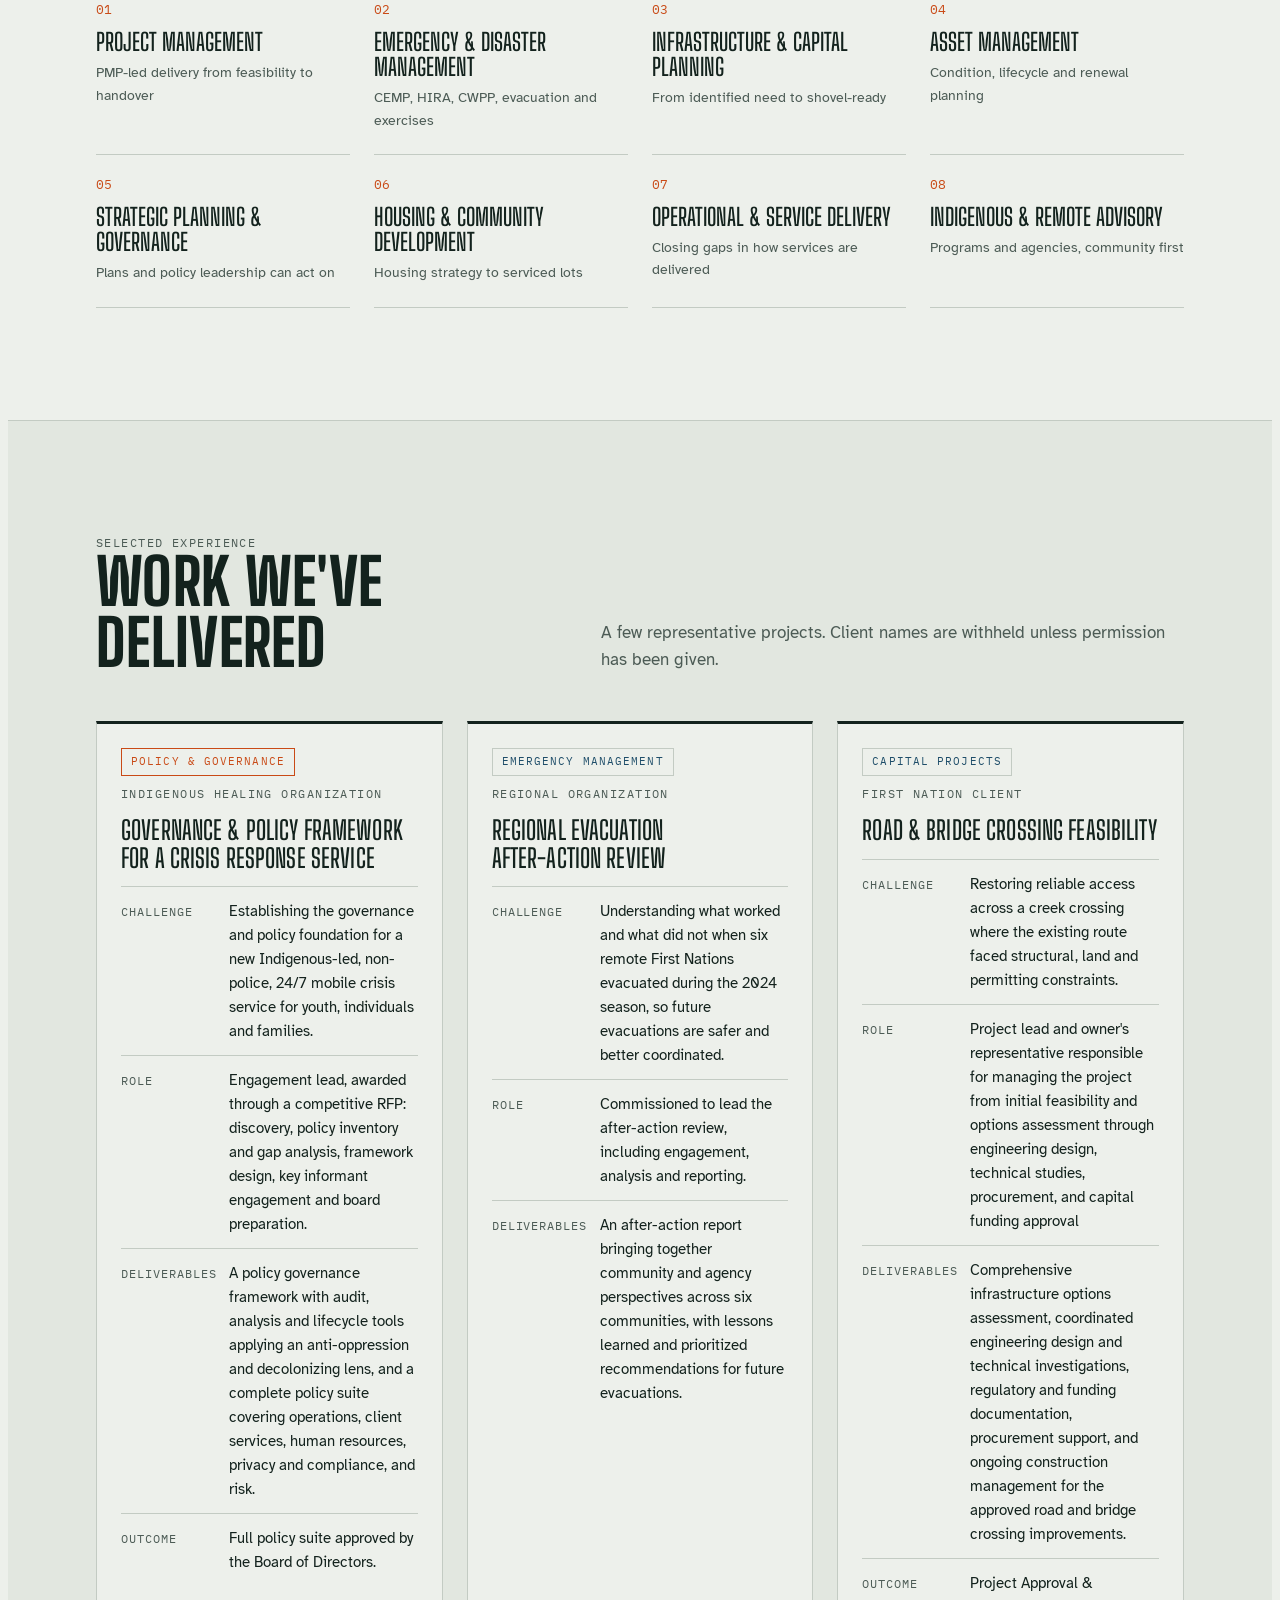
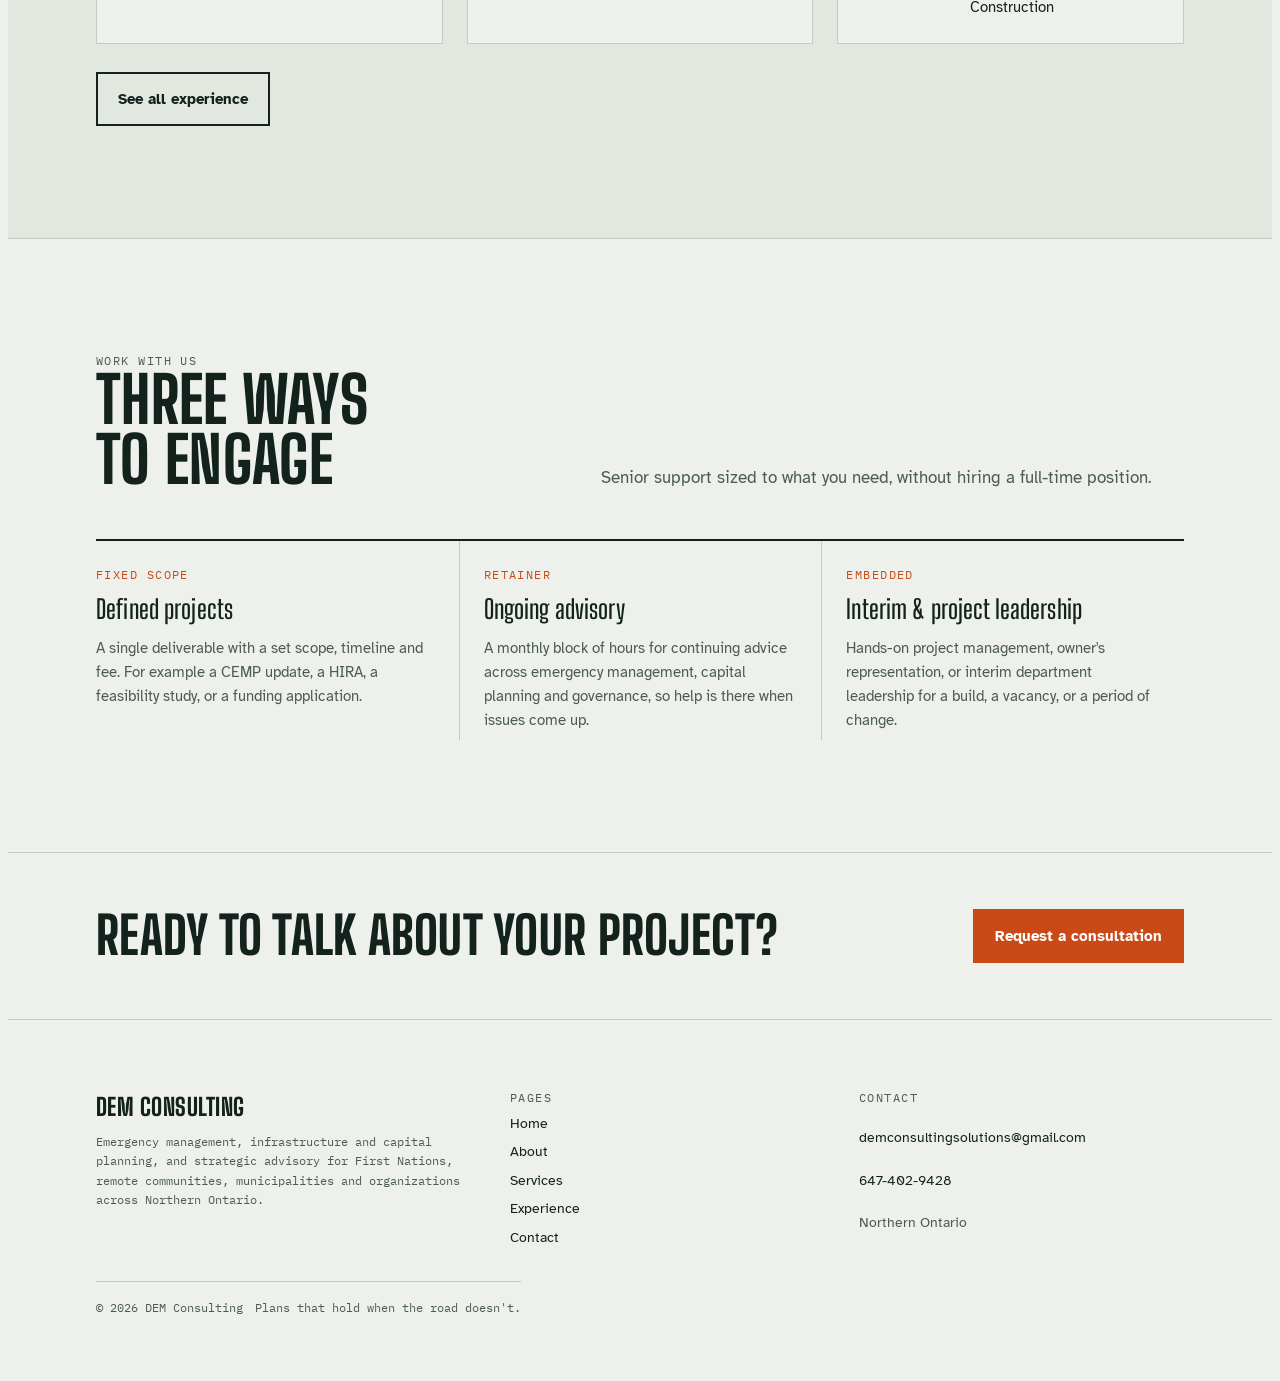
==== commit f9ac337b: "Revise role and deliverables in project description Updated role and deliverables descriptions for c" ====
--- a/index.html
+++ b/index.html
@@ -95,8 +95,8 @@
           <h3>Road &amp; bridge crossing feasibility</h3>
           <dl>
             <div><dt>Challenge</dt><dd>Restoring reliable access across a creek crossing where the existing route faced structural, land and permitting constraints.</dd></div>
-            <div><dt>Role</dt><dd>Feasibility lead, responsible for options development, procurement of technical studies and the funding submission.</dd></div>
-            <div><dt>Deliverables</dt><dd>An options analysis comparing repair of the existing crossing, a new bypass road and crossing, and full replacement, with the technical study requirements for each.</dd></div>
+            <div><dt>Role</dt><dd>Project lead and owner's representative responsible for managing the project from initial feasibility and options assessment through engineering design, technical studies, procurement, and capital funding approval</dd></div>
+            <div><dt>Deliverables</dt><dd>Comprehensive infrastructure options assessment, coordinated engineering design and technical investigations, regulatory and funding documentation, procurement support, and ongoing construction management for the approved road and bridge crossing improvements.</dd></div>
             <div><dt>Outcome</dt><dd>Project Approval & Construction</dd></div>
             </dl>
         </article>
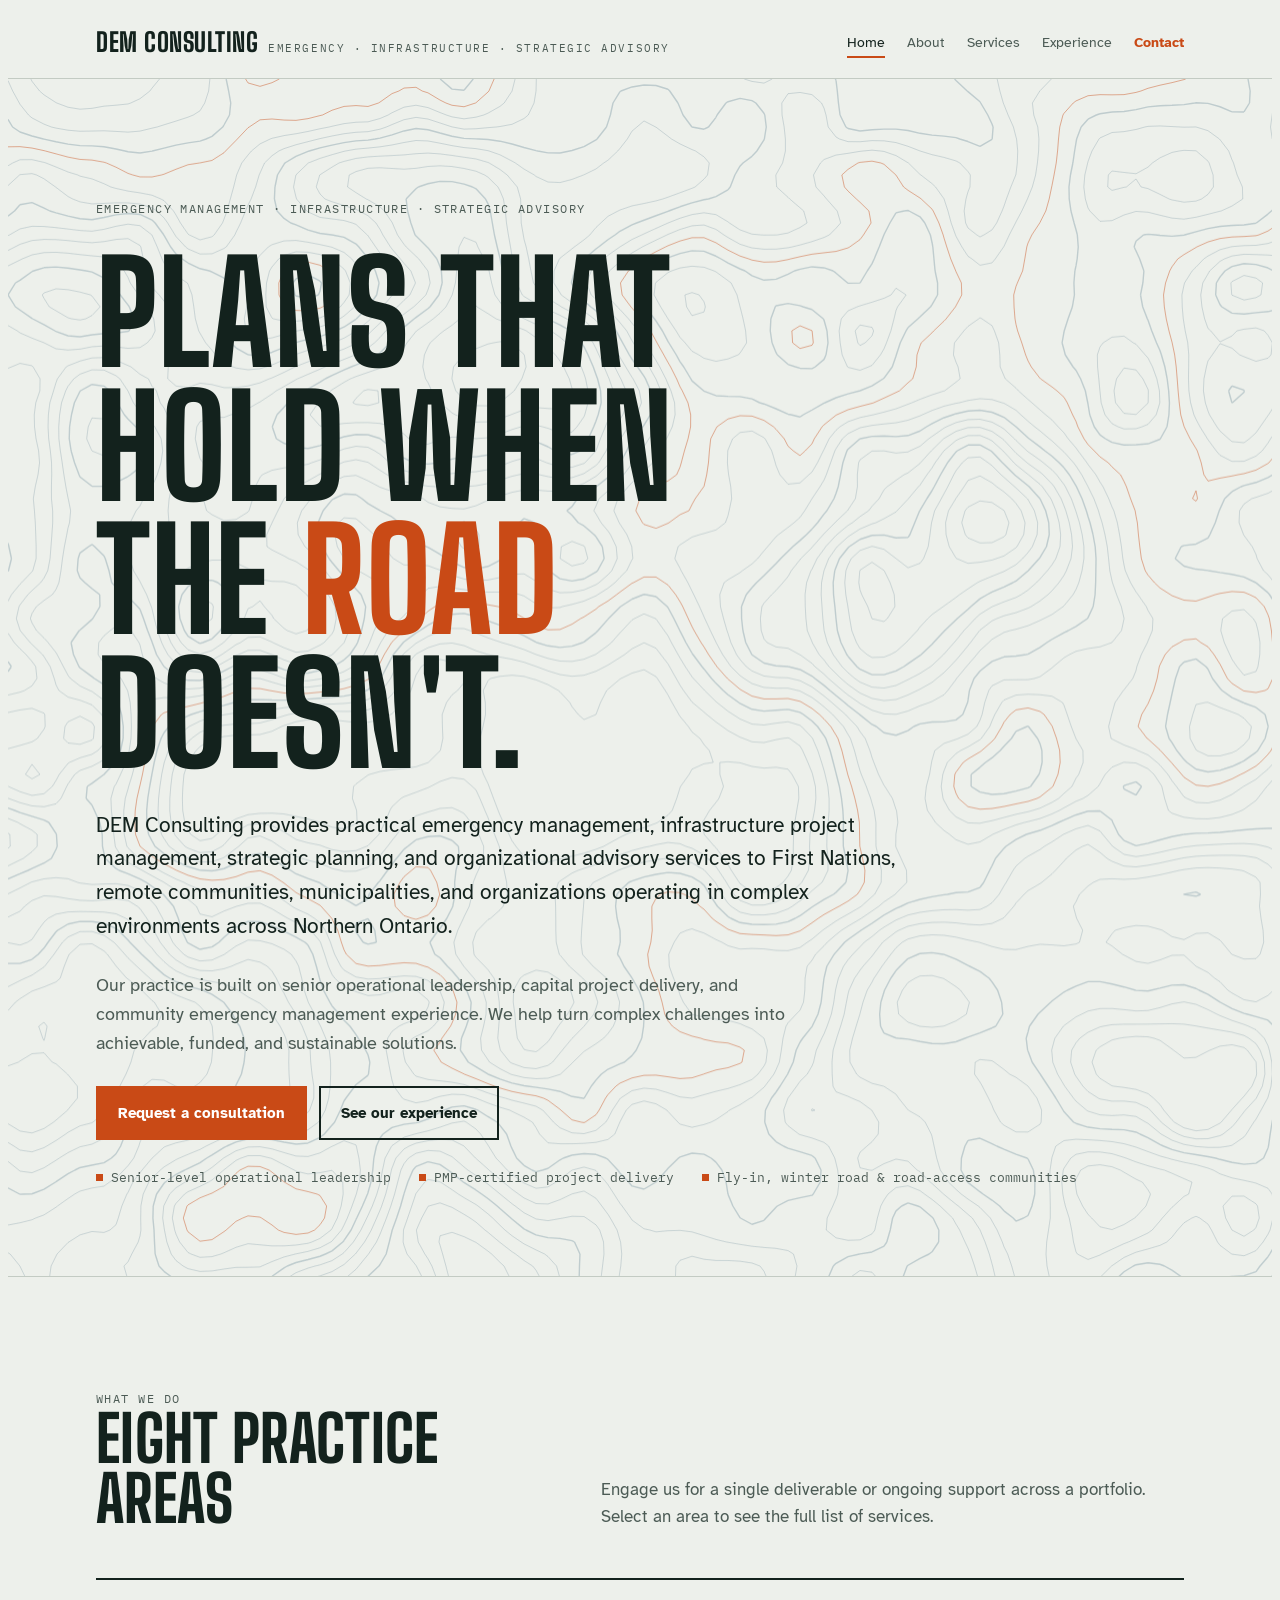
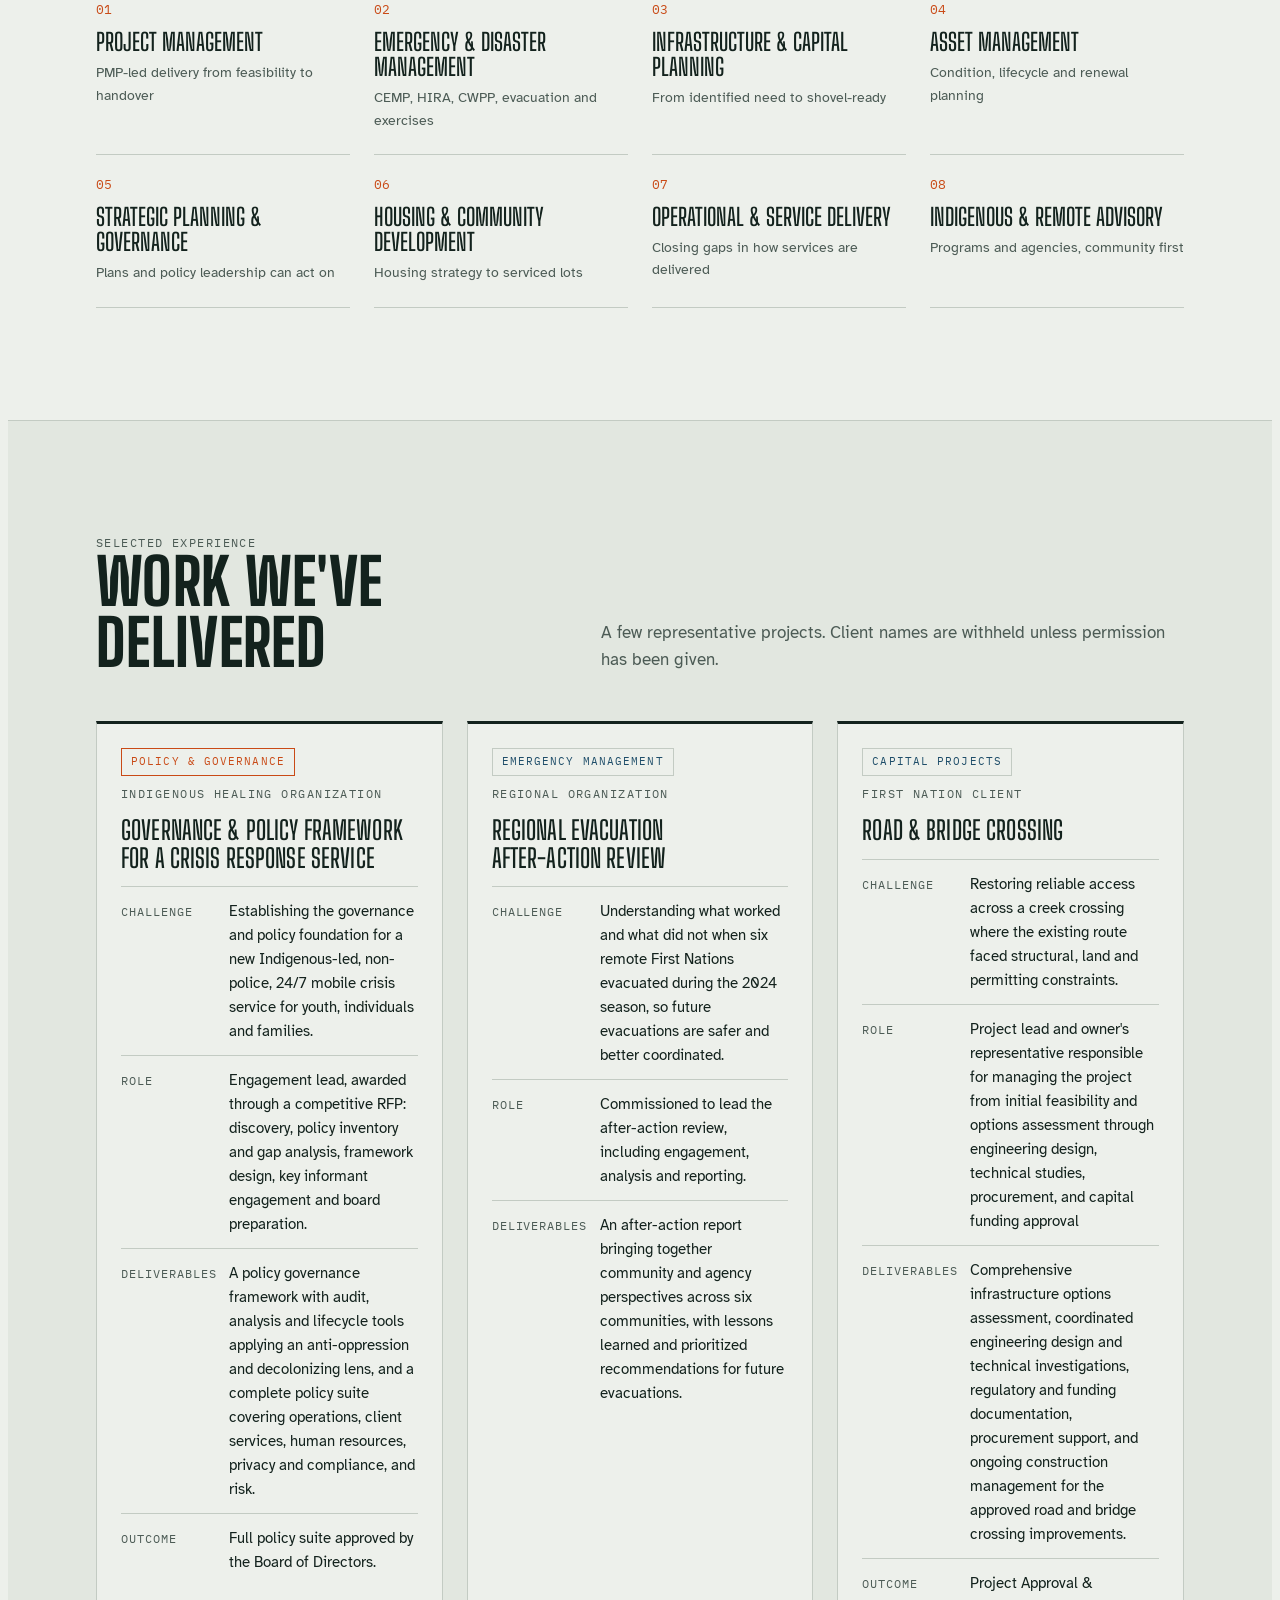
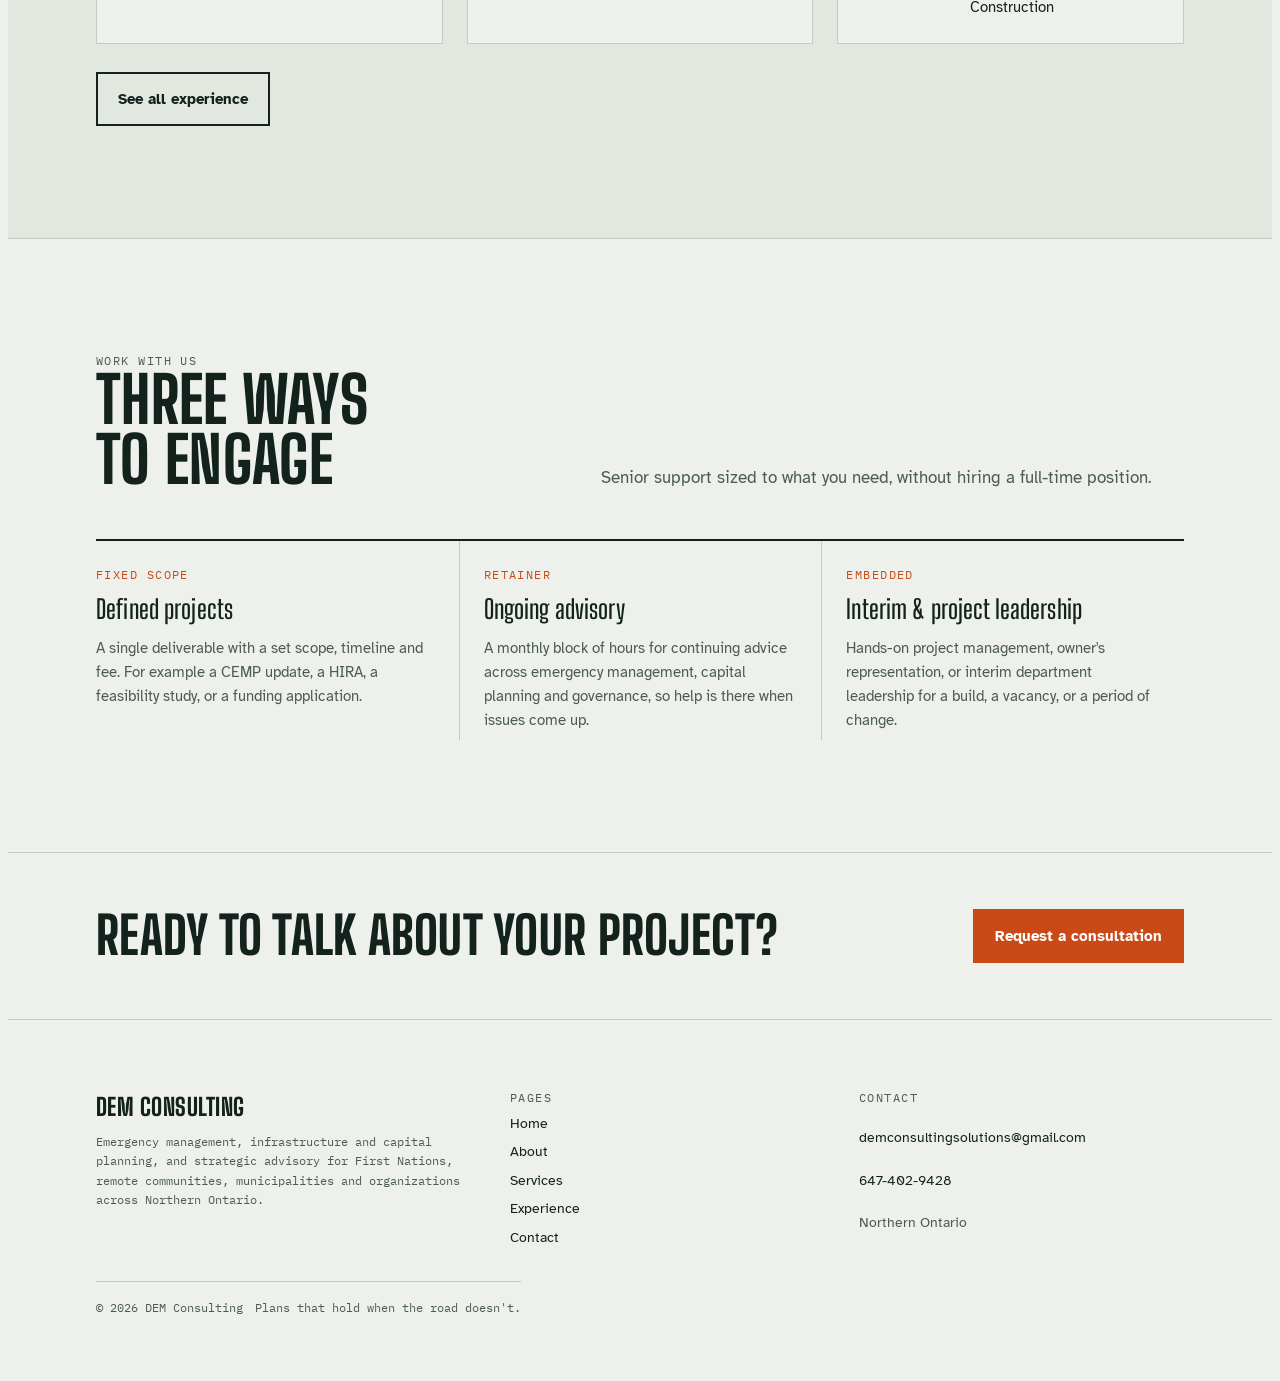
==== commit 9911c659: "Update heading for bridge crossing project" ====
--- a/index.html
+++ b/index.html
@@ -92,7 +92,7 @@
         </article>
         <article class="case" data-area="capital">
           <div class="case-top"><span class="chip">Capital projects</span><span class="eyebrow">First Nation client</span></div>
-          <h3>Road &amp; bridge crossing feasibility</h3>
+          <h3>Road &amp; bridge crossing </h3>
           <dl>
             <div><dt>Challenge</dt><dd>Restoring reliable access across a creek crossing where the existing route faced structural, land and permitting constraints.</dd></div>
             <div><dt>Role</dt><dd>Project lead and owner's representative responsible for managing the project from initial feasibility and options assessment through engineering design, technical studies, procurement, and capital funding approval</dd></div>
